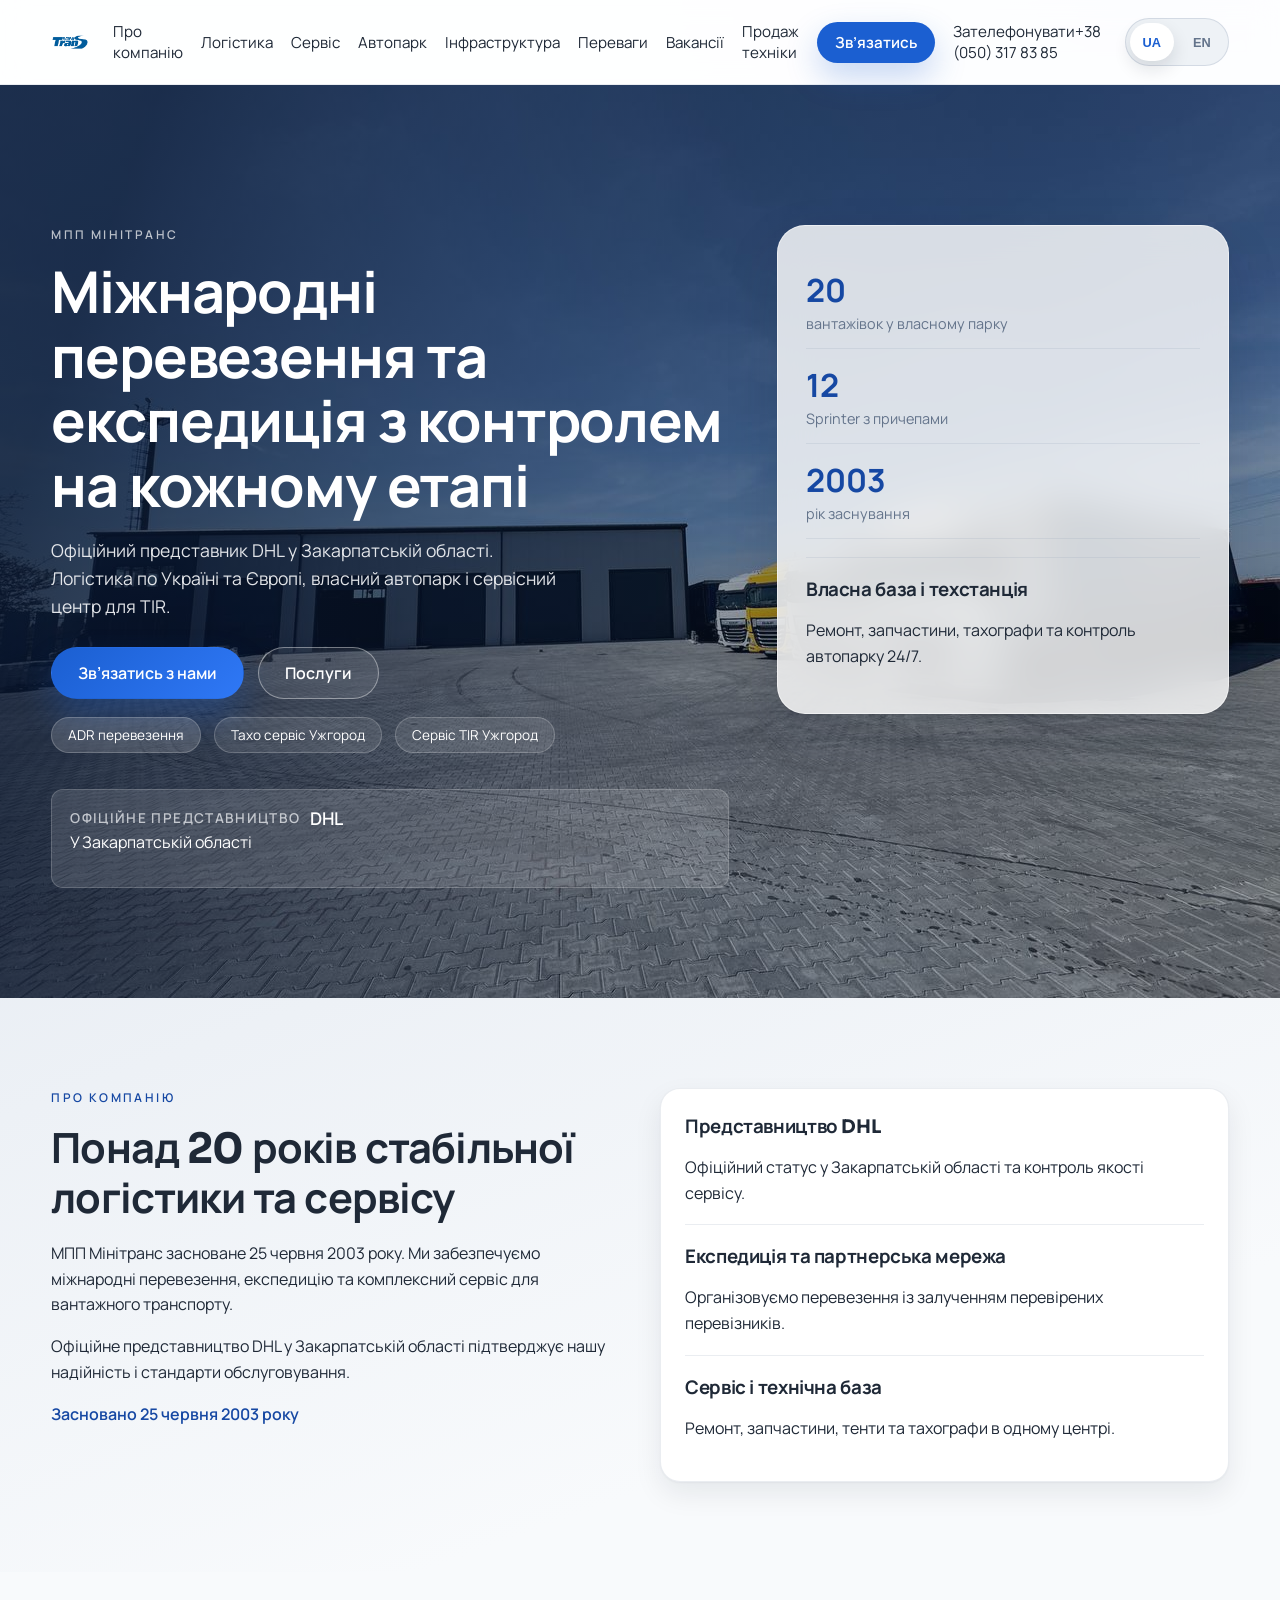
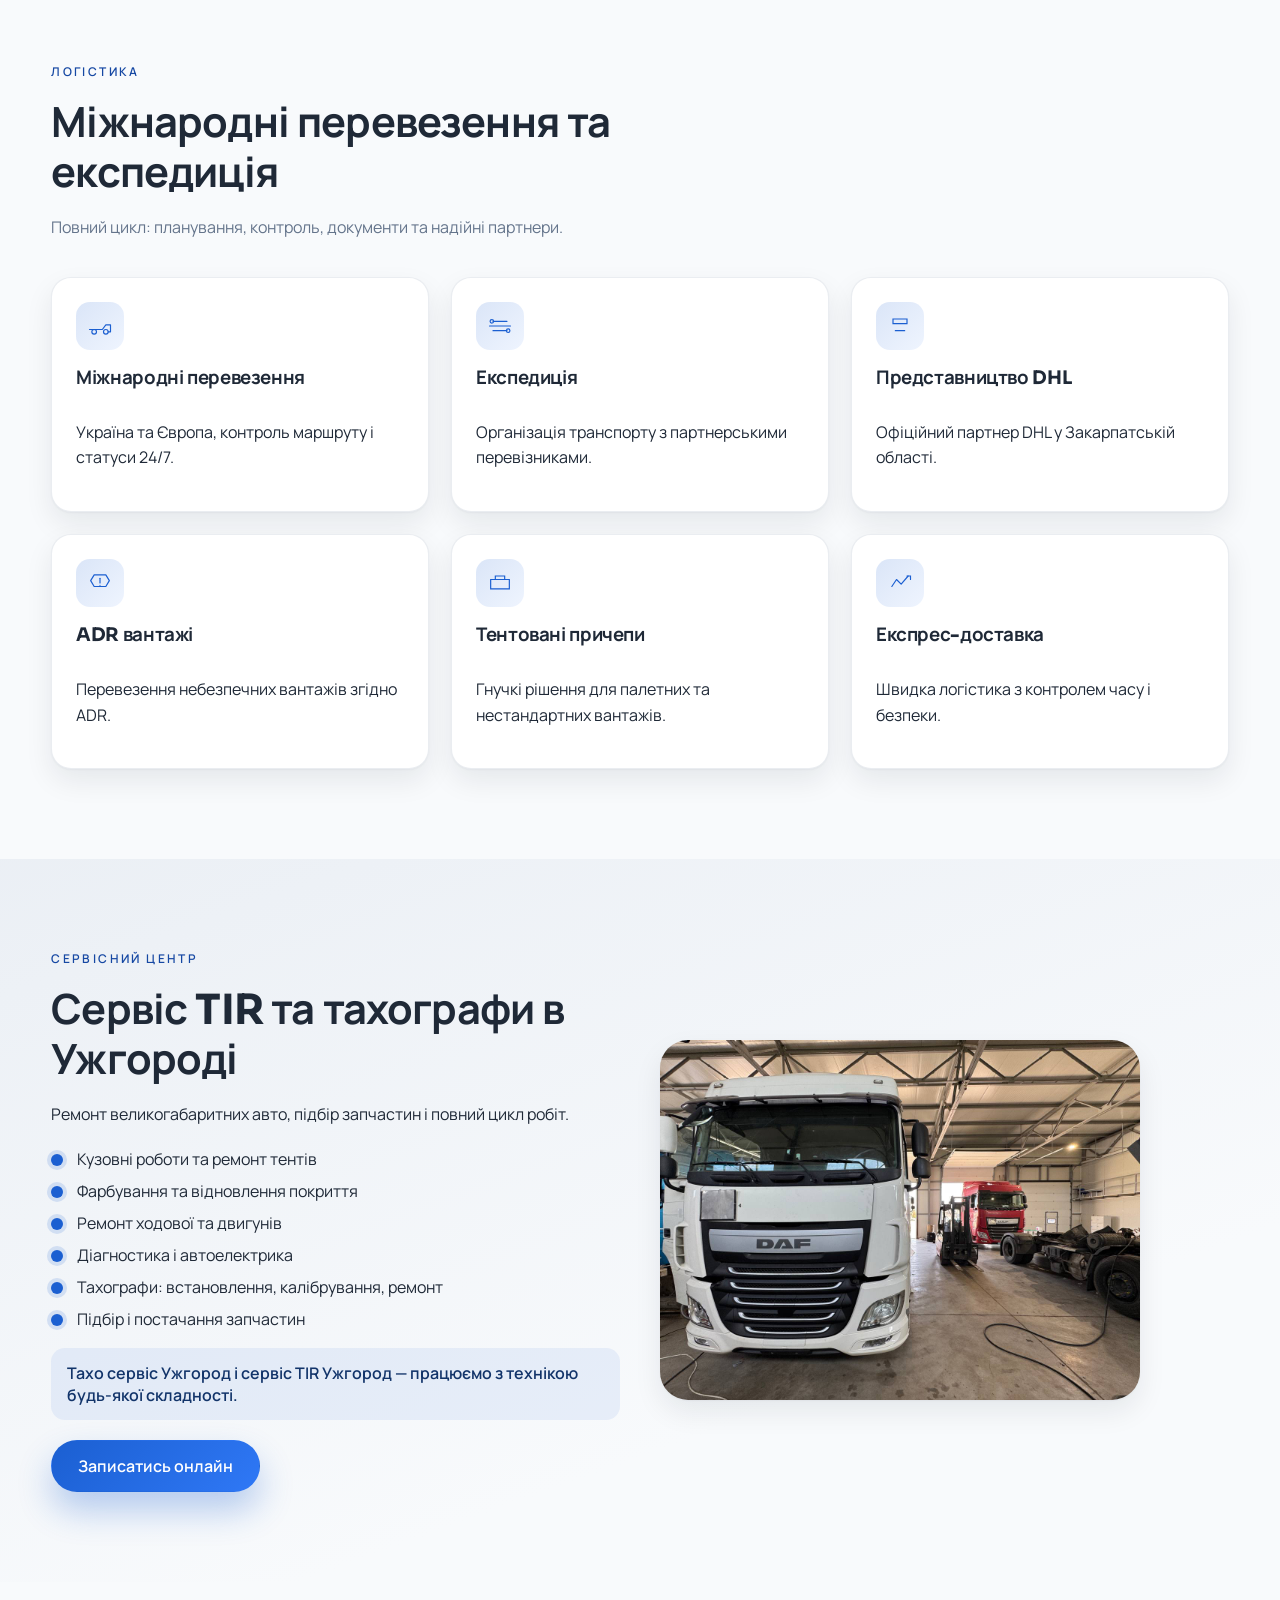
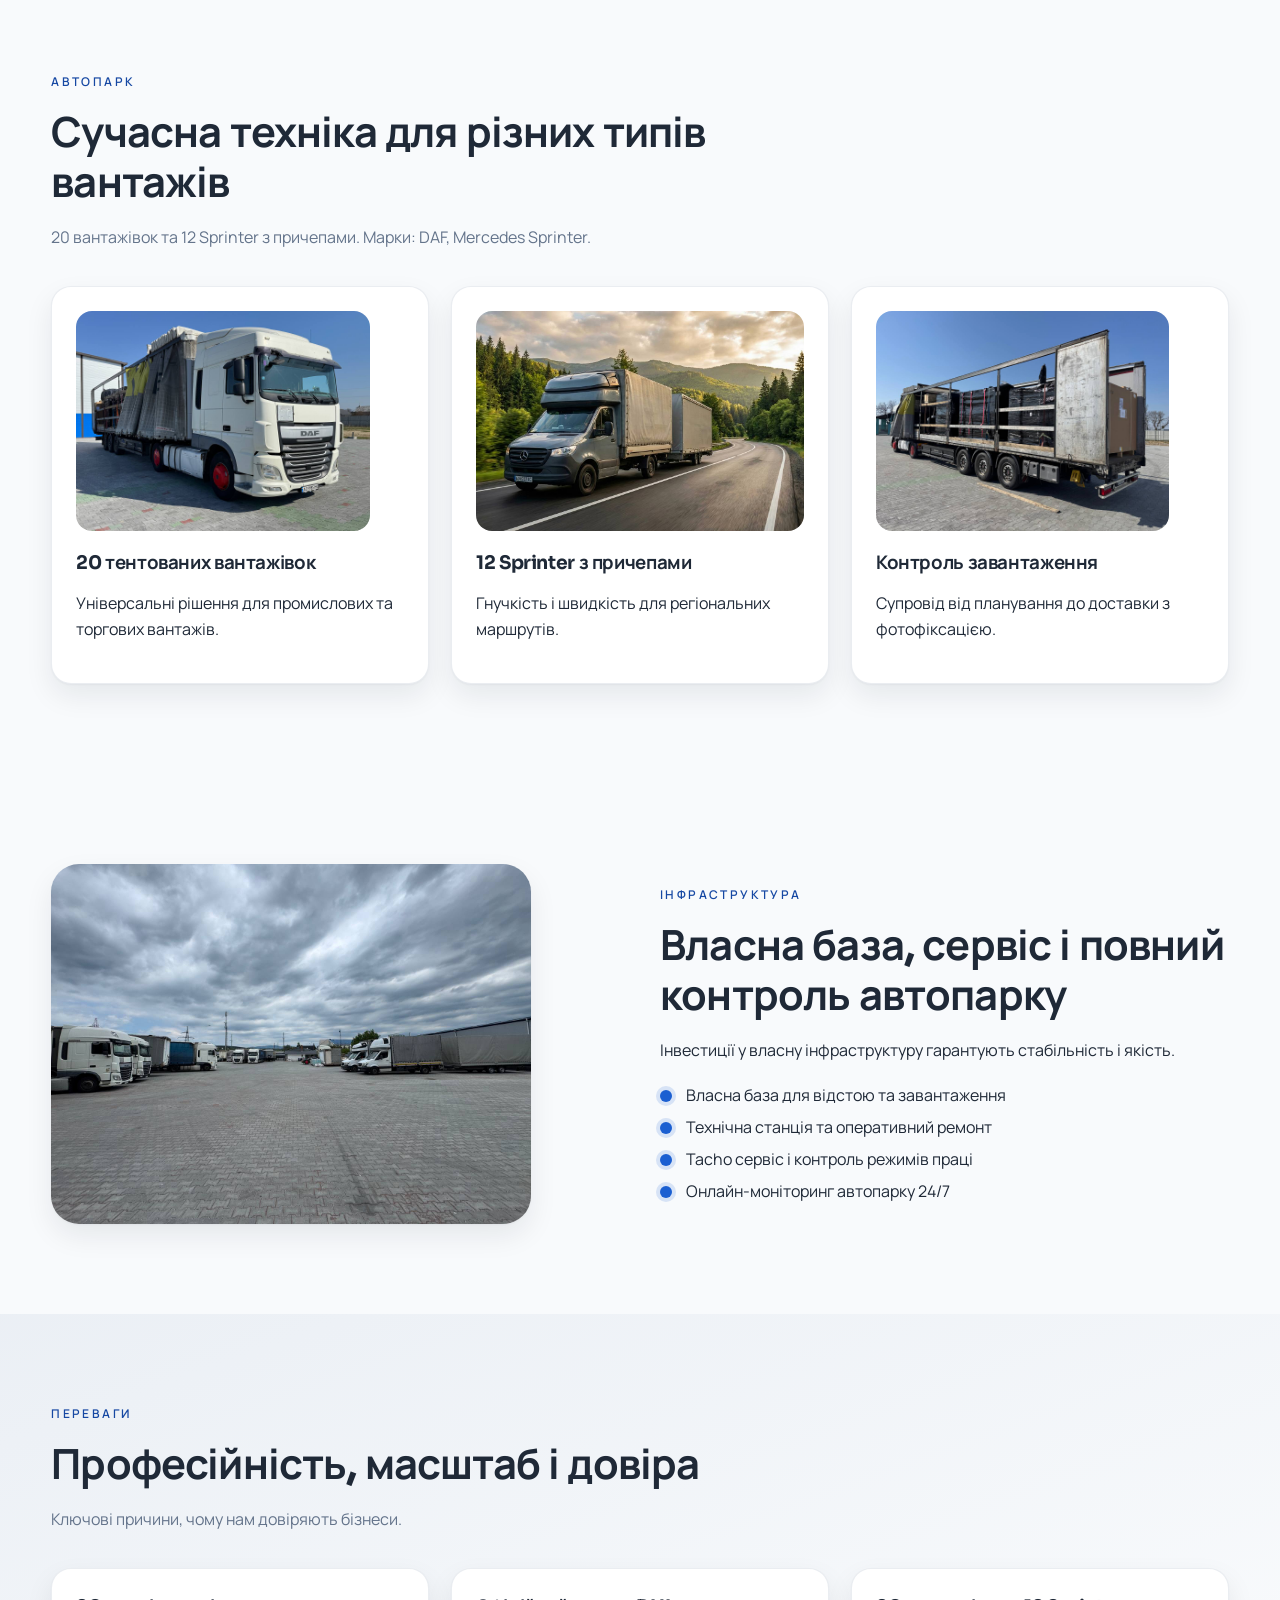
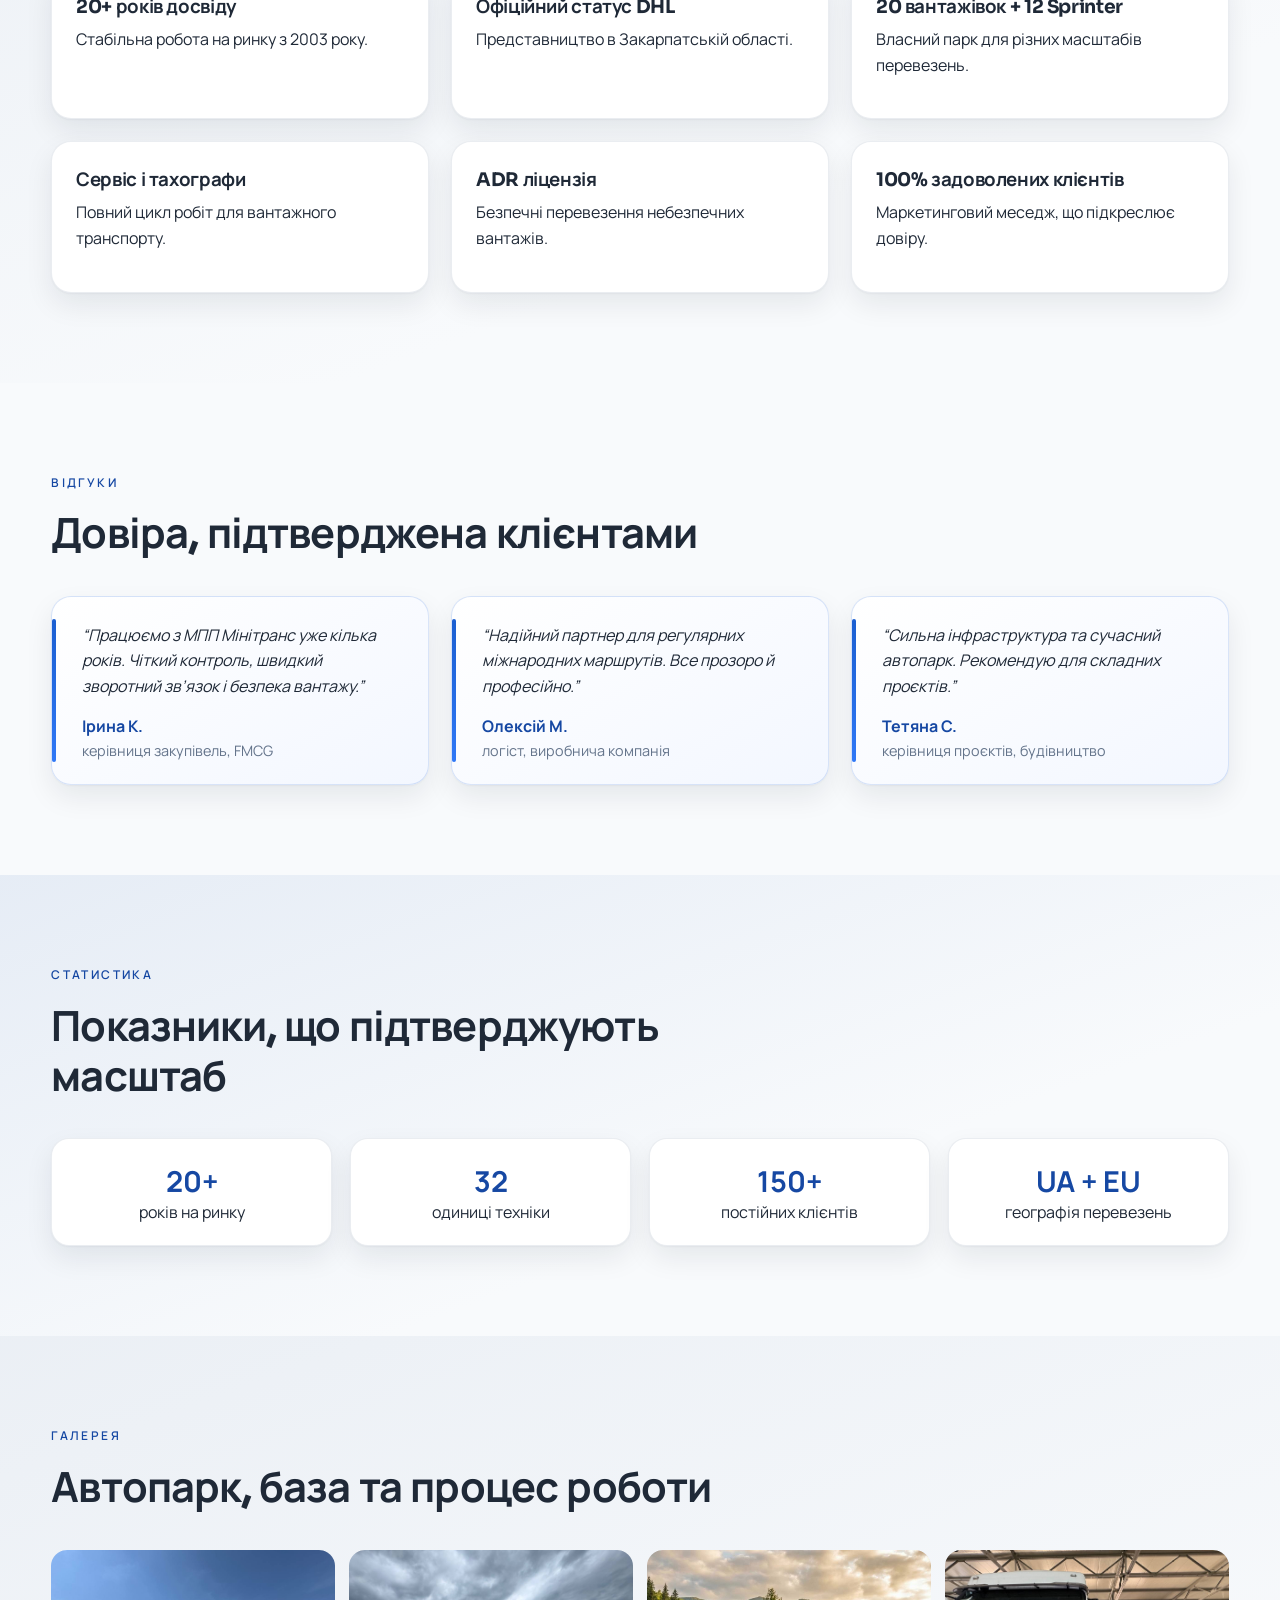
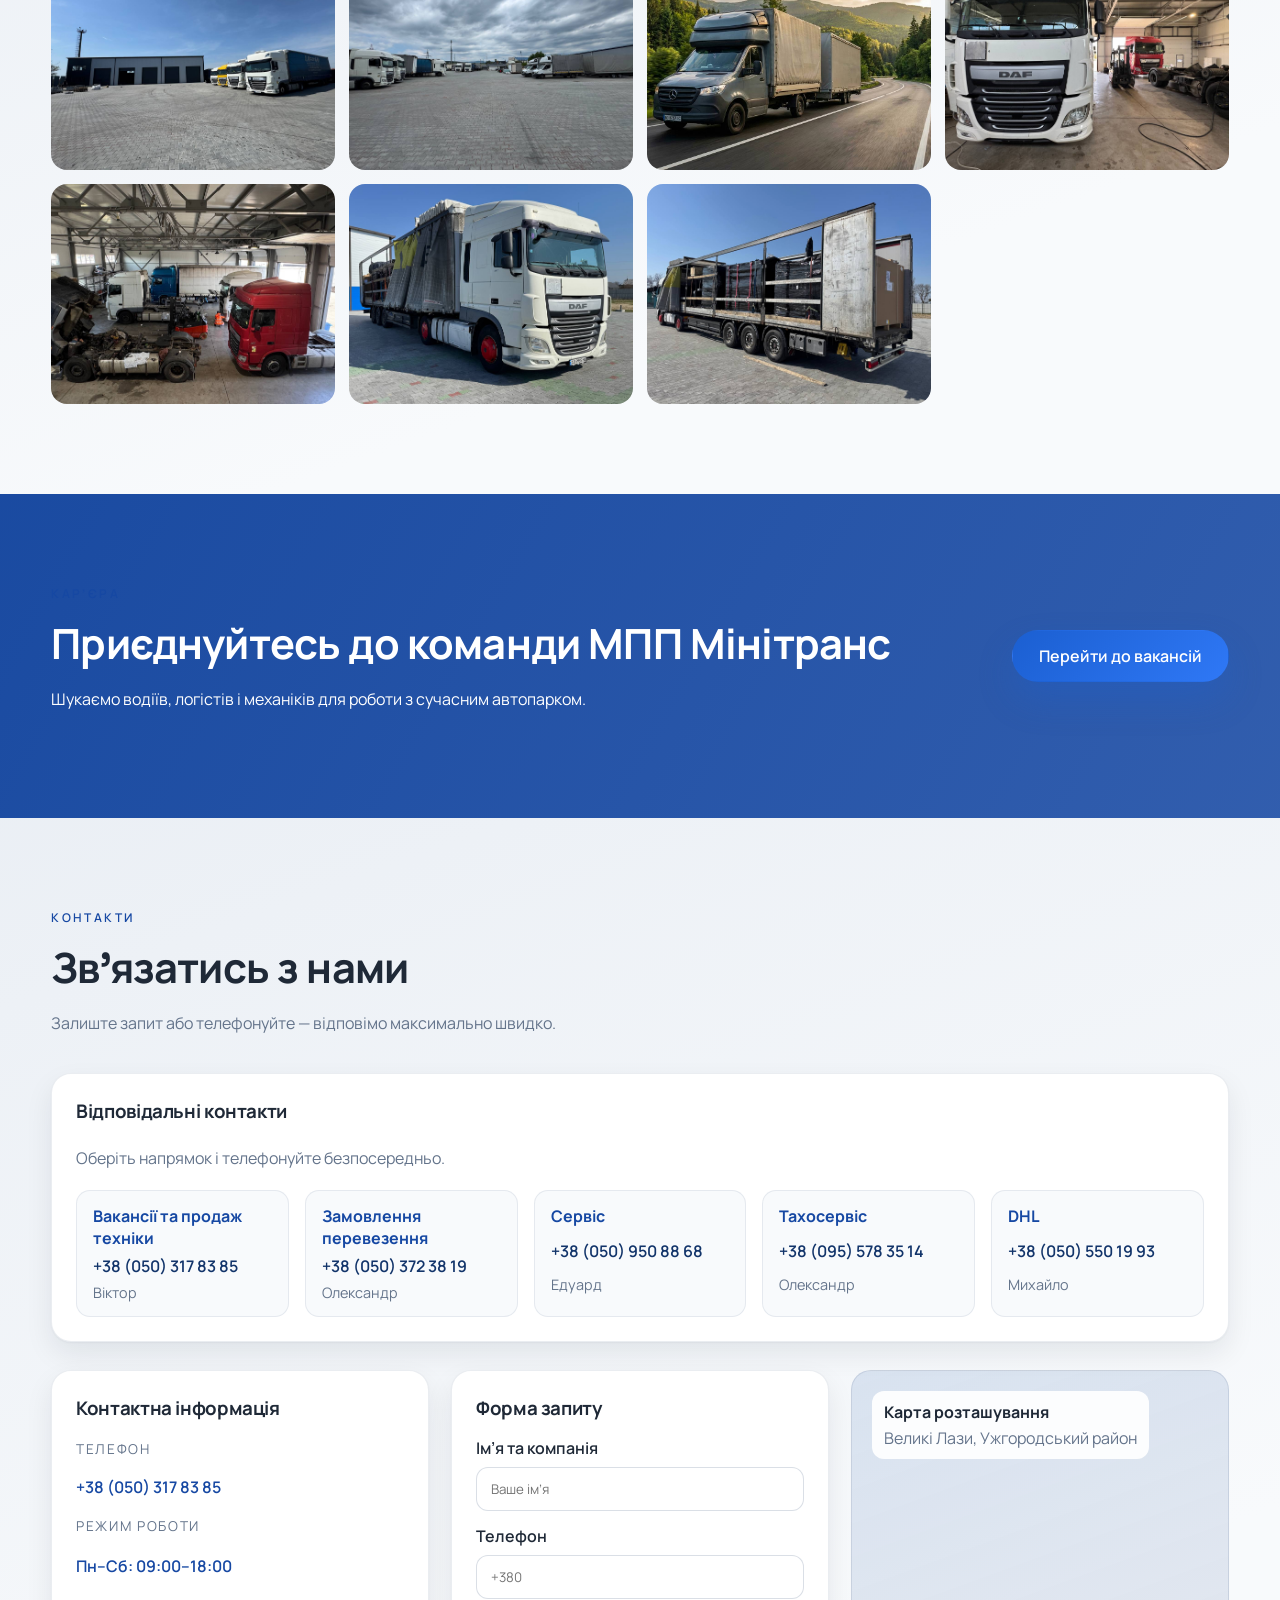
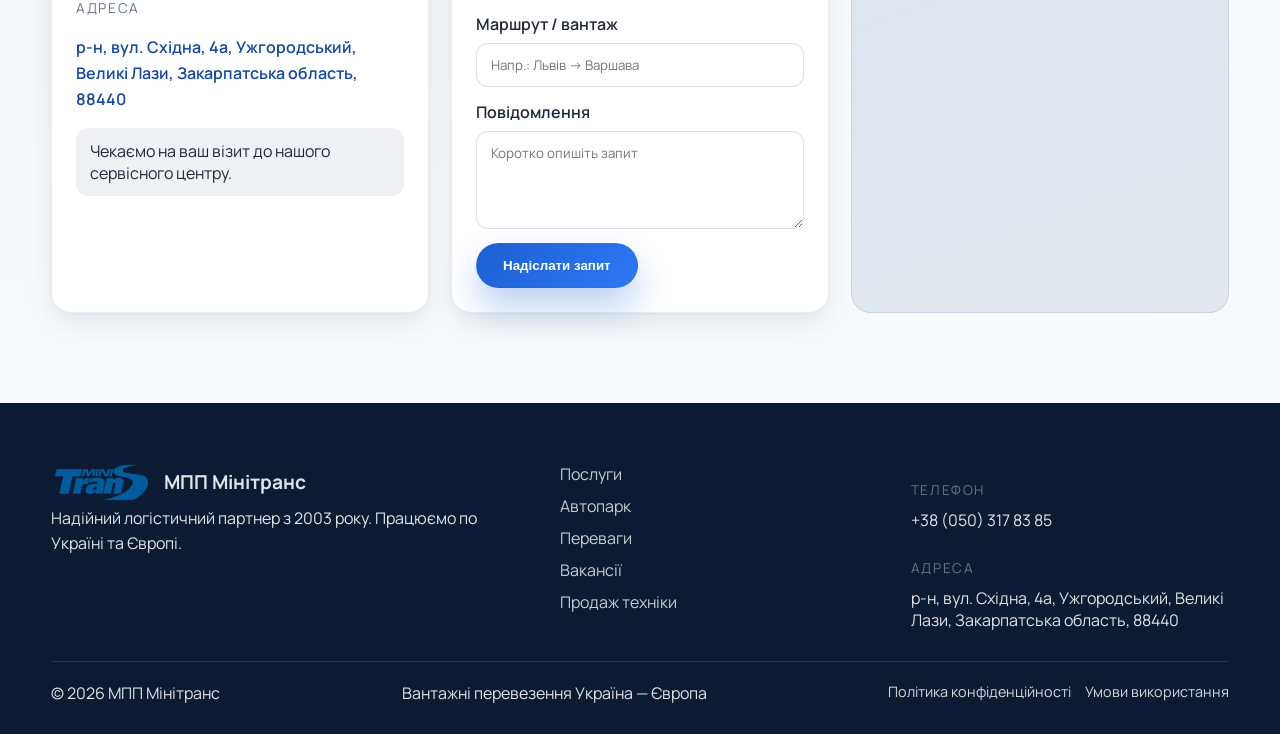
==== index.html @ ec34596e "Modern fullscreen mobile menu, sales phone CTA, branded QR code - Mobile nav redesigned per 2026 pat" ====
<!doctype html>
<html lang="uk">
<head>
  <meta charset="utf-8" />
  <meta name="viewport" content="width=device-width, initial-scale=1" />
  <title>МПП Мінітранс — вантажні перевезення Ужгород | Україна — Європа</title>
  <meta name="description" content="МПП Мінітранс — вантажні перевезення Ужгород: міжнародні маршрути Україна — Європа, логістика та експедиція. Представництво DHL, сервіс TIR і тахографів, власний автопарк." />
  <meta name="keywords" content="мінітранс, minitrans, вантажні перевезення Ужгород, міжнародні перевезення Україна Європа, логістика Ужгород, доставка вантажів Європа, логістичні послуги" />
  <link rel="canonical" href="https://minitrans.uz.ua/" />
  <meta property="og:title" content="МПП Мінітранс — вантажні перевезення Ужгород | Україна — Європа" />
  <meta property="og:description" content="Міжнародні перевезення, логістика та експедиція. Представництво DHL, сервіс TIR і тахографів, власний автопарк в Ужгороді." />
  <meta property="og:type" content="website" />
  <meta property="og:url" content="https://minitrans.uz.ua/" />
  <link rel="icon" type="image/png" href="assets/images/favicon.png" />
  <link rel="icon" type="image/x-icon" href="assets/images/favicon.ico" />
  <link rel="apple-touch-icon" href="assets/images/apple-touch-icon.png" />
  <script defer src="/_vercel/insights/script.js"></script>
  <link rel="preconnect" href="https://fonts.googleapis.com" />
  <link rel="preconnect" href="https://fonts.gstatic.com" crossorigin />
  <link href="https://fonts.googleapis.com/css2?family=Manrope:wght@300;400;500;600;700&family=Sora:wght@500;600;700&display=swap" rel="stylesheet" />
  <link rel="stylesheet" href="styles.css" />
  <script type="application/ld+json">
    {
      "@context": "https://schema.org",
      "@type": "TransportationService",
      "name": "МПП Мінітранс",
      "alternateName": "MINITRANS",
      "identifier": "32532671",
      "areaServed": ["Україна", "Європа"],
      "serviceType": [
        "Міжнародні вантажні перевезення",
        "Логістика",
        "Експедиція",
        "Сервіс вантажного транспорту"
      ],
      "address": {
        "@type": "PostalAddress",
        "addressLocality": "Ужгород",
        "addressCountry": "UA"
      }
    }
  </script>
</head>
<body>
  <a class="skip-link" href="#main" data-i18n="skip.link">Перейти до контенту</a>
  <header class="site-header">
    <div class="container header-inner">
      <a class="logo" href="index.html">
        <img class="logo-image" src="assets/images/logo.png" alt="МПП Мінітранс" />
      </a>
      <nav class="site-nav" id="site-nav" aria-label="Навігація">
        <div class="nav-panel">
          <div class="nav-header">
            <span class="nav-title" data-i18n="nav.title">Меню</span>
            <button class="nav-close" type="button" aria-label="Закрити меню" data-i18n-aria="nav.close">
              <span></span>
              <span></span>
            </button>
          </div>
          <div class="nav-links">
            <a href="#about" data-i18n="nav.about">Про компанію</a>
            <a href="#services" data-i18n="nav.services">Логістика</a>
            <a href="#service-center" data-i18n="nav.serviceCenter">Сервіс</a>
            <a href="#fleet" data-i18n="nav.fleet">Автопарк</a>
            <a href="#infrastructure" data-i18n="nav.infrastructure">Інфраструктура</a>
            <a href="#advantages" data-i18n="nav.advantages">Переваги</a>
            <a href="vacancies.html" data-i18n="nav.vacancies">Вакансії</a>
            <a href="sales.html" data-i18n="nav.sales">Продаж техніки</a>
            <a class="nav-cta" href="#contacts" data-i18n="nav.contactCta">Зв’язатись</a>
          </div>
        </div>
      </nav>
      <div class="header-actions">
        <div class="lang-toggle" role="group" aria-label="Мова" data-i18n-aria="lang.aria">
          <button class="lang-btn is-active" type="button" data-lang="uk">UA</button>
          <button class="lang-btn" type="button" data-lang="en">EN</button>
        </div>
        <button class="nav-toggle" type="button" aria-controls="site-nav" aria-expanded="false" aria-label="Відкрити меню" data-i18n-aria="nav.toggle">
          <span></span>
          <span></span>
          <span></span>
        </button>
      </div>
    </div>
  </header>
  <div class="nav-backdrop" aria-hidden="true"></div>

  <main id="main">
    <section class="hero">
      <div class="hero-media">
        <img src="assets/images/yard-daf-line.jpg" alt="Автопарк МПП Мінітранс на базі в Ужгороді" loading="eager" data-i18n-alt="hero.alt" />
      </div>
      <div class="container hero-grid">
        <div class="hero-content" data-reveal>
          <p class="eyebrow" data-i18n="hero.eyebrow">МПП Мінітранс</p>
          <h1 data-i18n="hero.title">Вантажні перевезення Ужгород — міжнародні маршрути Україна — Європа</h1>
          <p class="lead" data-i18n="hero.lead">Офіційний представник DHL у Закарпатській області. Логістика по Україні та Європі, власний автопарк і сервісний центр для TIR.</p>
          <div class="hero-actions">
            <a class="btn btn-primary" href="#contacts" data-i18n="hero.cta">Зв’язатись з нами</a>
            <a class="btn btn-ghost" href="#services" data-i18n="hero.secondary">Послуги</a>
          </div>
          <div class="hero-badges">
            <span class="pill" data-i18n="hero.badge1">ADR перевезення</span>
            <span class="pill pill-light" data-i18n="hero.badge2">Тахо сервіс Ужгород</span>
            <span class="pill pill-light" data-i18n="hero.badge3">Сервіс TIR Ужгород</span>
          </div>
          <div class="hero-highlight">
            <div class="highlight-main">
              <span class="highlight-label" data-i18n="hero.highlight.label">Офіційне представництво</span>
              <span class="highlight-value">DHL</span>
            </div>
            <p data-i18n="hero.highlight.text">У Закарпатській області</p>
          </div>
        </div>
        <div class="hero-panel" data-reveal>
          <div class="stat-card">
            <span class="stat-value">20</span>
            <span class="stat-label" data-i18n="hero.stat1label">вантажівок у власному парку</span>
          </div>
          <div class="stat-card">
            <span class="stat-value">12</span>
            <span class="stat-label" data-i18n="hero.stat2label">Sprinter з причепами</span>
          </div>
          <div class="stat-card">
            <span class="stat-value">2003</span>
            <span class="stat-label" data-i18n="hero.stat3label">рік заснування</span>
          </div>
          <div class="hero-mini">
            <h3 data-i18n="hero.miniTitle">Власна база і техстанція</h3>
            <p data-i18n="hero.miniText">Ремонт, запчастини, тахографи та контроль автопарку 24/7.</p>
          </div>
        </div>
      </div>
    </section>

    <section id="about" class="section section-soft">
      <div class="container two-col">
        <div data-reveal>
          <p class="eyebrow" data-i18n="about.eyebrow">Про компанію</p>
          <h2 data-i18n="about.title">Понад 20 років стабільної логістики та сервісу</h2>
          <p data-i18n="about.p1">МПП Мінітранс засноване 25 червня 2003 року. Ми забезпечуємо міжнародні перевезення, експедицію та комплексний сервіс для вантажного транспорту.</p>
          <p data-i18n="about.p2">Офіційне представництво DHL у Закарпатській області підтверджує нашу надійність і стандарти обслуговування.</p>
          <div class="signature" data-i18n="about.signature">Засновано 25 червня 2003 року</div>
        </div>
        <div class="card stack" data-reveal>
          <div class="keypoint">
            <h3 data-i18n="about.k1title">Представництво DHL</h3>
            <p data-i18n="about.k1text">Офіційний статус у Закарпатській області та контроль якості сервісу.</p>
          </div>
          <div class="keypoint">
            <h3 data-i18n="about.k2title">Експедиція та партнерська мережа</h3>
            <p data-i18n="about.k2text">Організовуємо перевезення із залученням перевірених перевізників.</p>
          </div>
          <div class="keypoint">
            <h3 data-i18n="about.k3title">Сервіс і технічна база</h3>
            <p data-i18n="about.k3text">Ремонт, запчастини, тенти та тахографи в одному центрі.</p>
          </div>
        </div>
      </div>
    </section>

    <section id="services" class="section">
      <div class="container">
        <div class="section-head">
          <p class="eyebrow" data-i18n="services.eyebrow">Логістика</p>
          <h2 data-i18n="services.title">Міжнародні перевезення та експедиція</h2>
          <p class="section-lead" data-i18n="services.lead">Повний цикл: планування, контроль, документи та надійні партнери.</p>
        </div>
        <div class="grid grid-3">
          <article class="card service-card" data-reveal>
            <div class="icon">
              <svg viewBox="0 0 48 48" aria-hidden="true">
                <path d="M6 30h22l6-8h8v12h-4" fill="none" stroke="currentColor" stroke-width="2" stroke-linecap="round" stroke-linejoin="round" />
                <circle cx="14" cy="34" r="4" fill="none" stroke="currentColor" stroke-width="2" />
                <circle cx="34" cy="34" r="4" fill="none" stroke="currentColor" stroke-width="2" />
              </svg>
            </div>
            <h3 data-i18n="service.intl.title">Міжнародні перевезення</h3>
            <p data-i18n="service.intl.text">Україна та Європа, контроль маршруту і статуси 24/7.</p>
          </article>
          <article class="card service-card" data-reveal>
            <div class="icon">
              <svg viewBox="0 0 48 48" aria-hidden="true">
                <path d="M12 16h24M6 24h36M12 32h24" fill="none" stroke="currentColor" stroke-width="2" stroke-linecap="round" />
                <circle cx="10" cy="16" r="3" fill="none" stroke="currentColor" stroke-width="2" />
                <circle cx="38" cy="32" r="3" fill="none" stroke="currentColor" stroke-width="2" />
              </svg>
            </div>
            <h3 data-i18n="service.forwarding.title">Експедиція</h3>
            <p data-i18n="service.forwarding.text">Організація транспорту з партнерськими перевізниками.</p>
          </article>
          <article class="card service-card" data-reveal>
            <div class="icon">
              <svg viewBox="0 0 48 48" aria-hidden="true">
                <path d="M12 12h24v8H12z" fill="none" stroke="currentColor" stroke-width="2" />
                <path d="M16 32h16" fill="none" stroke="currentColor" stroke-width="2" stroke-linecap="round" />
              </svg>
            </div>
            <h3 data-i18n="service.dhl.title">Представництво DHL</h3>
            <p data-i18n="service.dhl.text">Офіційний партнер DHL у Закарпатській області.</p>
          </article>
          <article class="card service-card" data-reveal>
            <div class="icon">
              <svg viewBox="0 0 48 48" aria-hidden="true">
                <path d="M14 10h20l6 10-6 10H14L8 20z" fill="none" stroke="currentColor" stroke-width="2" stroke-linejoin="round" />
                <path d="M24 16v8" fill="none" stroke="currentColor" stroke-width="2" stroke-linecap="round" />
                <circle cx="24" cy="28" r="1" fill="currentColor" />
              </svg>
            </div>
            <h3 data-i18n="service.adr.title">ADR вантажі</h3>
            <p data-i18n="service.adr.text">Перевезення небезпечних вантажів згідно ADR.</p>
          </article>
          <article class="card service-card" data-reveal>
            <div class="icon">
              <svg viewBox="0 0 48 48" aria-hidden="true">
                <path d="M8 18h32v16H8z" fill="none" stroke="currentColor" stroke-width="2" />
                <path d="M16 18v-6h16v6" fill="none" stroke="currentColor" stroke-width="2" />
              </svg>
            </div>
            <h3 data-i18n="service.tarp.title">Тентовані причепи</h3>
            <p data-i18n="service.tarp.text">Гнучкі рішення для палетних та нестандартних вантажів.</p>
          </article>
          <article class="card service-card" data-reveal>
            <div class="icon">
              <svg viewBox="0 0 48 48" aria-hidden="true">
                <path d="M10 30l8-12 8 8 12-14" fill="none" stroke="currentColor" stroke-width="2" stroke-linecap="round" stroke-linejoin="round" />
                <path d="M36 12h6v6" fill="none" stroke="currentColor" stroke-width="2" stroke-linecap="round" />
              </svg>
            </div>
            <h3 data-i18n="service.express.title">Експрес-доставка</h3>
            <p data-i18n="service.express.text">Швидка логістика з контролем часу і безпеки.</p>
          </article>
        </div>
      </div>
    </section>

    <section id="service-center" class="section section-soft">
      <div class="container split">
        <div class="split-content" data-reveal>
          <p class="eyebrow" data-i18n="serviceCenter.eyebrow">Сервісний центр</p>
          <h2 data-i18n="serviceCenter.title">Сервіс TIR та тахографи в Ужгороді</h2>
          <p data-i18n="serviceCenter.lead">Ремонт великогабаритних авто, підбір запчастин і повний цикл робіт.</p>
          <ul class="checklist">
            <li data-i18n="serviceCenter.li1">Кузовні роботи та ремонт тентів</li>
            <li data-i18n="serviceCenter.li2">Фарбування та відновлення покриття</li>
            <li data-i18n="serviceCenter.li3">Ремонт ходової та двигунів</li>
            <li data-i18n="serviceCenter.li4">Діагностика і автоелектрика</li>
            <li data-i18n="serviceCenter.li5">Тахографи: встановлення, калібрування, ремонт</li>
            <li data-i18n="serviceCenter.li6">Підбір і постачання запчастин</li>
          </ul>
          <div class="service-note" data-i18n="serviceCenter.note">Тахо сервіс Ужгород і сервіс TIR Ужгород — працюємо з технікою будь-якої складності.</div>
          <div class="service-actions">
            <a class="btn btn-primary" href="booking.html" data-i18n="serviceCenter.bookTacho">Записатись онлайн</a>
          </div>
        </div>
        <div class="split-media" data-reveal>
          <img src="assets/images/garage-daf.jpg" alt="Сервісний центр вантажного транспорту в Ужгороді" loading="lazy" data-i18n-alt="serviceCenter.alt" />
        </div>
      </div>
      <div class="container tacho-widget" id="tacho-widget" hidden>
        <div class="slot-grid slot-grid--compact">
          <div class="tacho-widget-head">
            <h3 data-i18n="serviceWidget.title">Найближчі вільні години на тахосервіс</h3>
            <a class="tacho-widget-all" href="booking.html" data-i18n="serviceWidget.all">Усі дати та запис →</a>
          </div>
          <div id="tacho-widget-days"></div>
        </div>
      </div>
    </section>

    <section id="fleet" class="section">
      <div class="container">
        <div class="section-head">
          <p class="eyebrow" data-i18n="fleet.eyebrow">Автопарк</p>
          <h2 data-i18n="fleet.title">Сучасна техніка для різних типів вантажів</h2>
          <p class="section-lead" data-i18n="fleet.lead">20 вантажівок та 12 Sprinter з причепами. Марки: DAF, Mercedes Sprinter.</p>
        </div>
        <div class="grid grid-3">
          <article class="card card-media" data-reveal>
            <img src="assets/images/daf-tarp.jpg" alt="Тягач DAF для міжнародних вантажних перевезень" loading="lazy" data-i18n-alt="fleet.card1.alt" />
            <div class="card-body">
              <h3 data-i18n="fleet.card1.title">20 тентованих вантажівок</h3>
              <p data-i18n="fleet.card1.text">Універсальні рішення для промислових та торгових вантажів.</p>
            </div>
          </article>
          <article class="card card-media" data-reveal>
            <img src="assets/images/hero-sprinter.jpg" alt="Mercedes Sprinter для регіональної логістики" loading="lazy" data-i18n-alt="fleet.card2.alt" />
            <div class="card-body">
              <h3 data-i18n="fleet.card2.title">12 Sprinter з причепами</h3>
              <p data-i18n="fleet.card2.text">Гнучкість і швидкість для регіональних маршрутів.</p>
            </div>
          </article>
          <article class="card card-media" data-reveal>
            <img src="assets/images/trailer-load.jpg" alt="Контроль завантаження для безпечної доставки вантажів" loading="lazy" data-i18n-alt="fleet.card3.alt" />
            <div class="card-body">
              <h3 data-i18n="fleet.card3.title">Контроль завантаження</h3>
              <p data-i18n="fleet.card3.text">Супровід від планування до доставки з фотофіксацією.</p>
            </div>
          </article>
        </div>
      </div>
    </section>

    <section id="infrastructure" class="section">
      <div class="container split">
        <div class="split-media" data-reveal>
          <img src="assets/images/yard-wide.jpg" alt="Технічна база та стоянка вантажівок МПП Мінітранс" loading="lazy" data-i18n-alt="infra.alt" />
        </div>
        <div class="split-content" data-reveal>
          <p class="eyebrow" data-i18n="infra.eyebrow">Інфраструктура</p>
          <h2 data-i18n="infra.title">Власна база, сервіс і повний контроль автопарку</h2>
          <p data-i18n="infra.lead">Інвестиції у власну інфраструктуру гарантують стабільність і якість.</p>
          <ul class="checklist">
            <li data-i18n="infra.li1">Власна база для відстою та завантаження</li>
            <li data-i18n="infra.li2">Технічна станція та оперативний ремонт</li>
            <li data-i18n="infra.li3">Tacho сервіс і контроль режимів праці</li>
            <li data-i18n="infra.li4">Онлайн-моніторинг автопарку 24/7</li>
          </ul>
        </div>
      </div>
    </section>

    <section id="advantages" class="section section-soft">
      <div class="container">
        <div class="section-head">
          <p class="eyebrow" data-i18n="adv.eyebrow">Переваги</p>
          <h2 data-i18n="adv.title">Професійність, масштаб і довіра</h2>
          <p class="section-lead" data-i18n="adv.lead">Ключові причини, чому нам довіряють бізнеси.</p>
        </div>
        <div class="grid grid-3">
          <div class="card advantage-card" data-reveal>
            <h3 data-i18n="adv.item1.title">20+ років досвіду</h3>
            <p data-i18n="adv.item1.text">Стабільна робота на ринку з 2003 року.</p>
          </div>
          <div class="card advantage-card" data-reveal>
            <h3 data-i18n="adv.item2.title">Офіційний статус DHL</h3>
            <p data-i18n="adv.item2.text">Представництво в Закарпатській області.</p>
          </div>
          <div class="card advantage-card" data-reveal>
            <h3 data-i18n="adv.item3.title">20 вантажівок + 12 Sprinter</h3>
            <p data-i18n="adv.item3.text">Власний парк для різних масштабів перевезень.</p>
          </div>
          <div class="card advantage-card" data-reveal>
            <h3 data-i18n="adv.item4.title">Сервіс і тахографи</h3>
            <p data-i18n="adv.item4.text">Повний цикл робіт для вантажного транспорту.</p>
          </div>
          <div class="card advantage-card" data-reveal>
            <h3 data-i18n="adv.item5.title">ADR ліцензія</h3>
            <p data-i18n="adv.item5.text">Безпечні перевезення небезпечних вантажів.</p>
          </div>
          <div class="card advantage-card" data-reveal>
            <h3 data-i18n="adv.item6.title">100% задоволених клієнтів</h3>
            <p data-i18n="adv.item6.text">Маркетинговий меседж, що підкреслює довіру.</p>
          </div>
        </div>
      </div>
    </section>

    <section id="testimonials" class="section">
      <div class="container">
        <div class="section-head">
          <p class="eyebrow" data-i18n="testimonials.eyebrow">Відгуки</p>
          <h2 data-i18n="testimonials.title">Довіра, підтверджена клієнтами</h2>
        </div>
        <div class="grid grid-3">
          <article class="card testimonial-card" data-reveal>
            <p class="quote" data-i18n="testimonials.q1">“Працюємо з МПП Мінітранс уже кілька років. Чіткий контроль, швидкий зворотний зв’язок і безпека вантажу.”</p>
            <div class="quote-meta">
              <span class="quote-name" data-i18n="testimonials.q1name">Ірина К.</span>
              <span class="quote-role" data-i18n="testimonials.q1role">керівниця закупівель, FMCG</span>
            </div>
          </article>
          <article class="card testimonial-card" data-reveal>
            <p class="quote" data-i18n="testimonials.q2">“Надійний партнер для регулярних міжнародних маршрутів. Все прозоро й професійно.”</p>
            <div class="quote-meta">
              <span class="quote-name" data-i18n="testimonials.q2name">Олексій М.</span>
              <span class="quote-role" data-i18n="testimonials.q2role">логіст, виробнича компанія</span>
            </div>
          </article>
          <article class="card testimonial-card" data-reveal>
            <p class="quote" data-i18n="testimonials.q3">“Сильна інфраструктура та сучасний автопарк. Рекомендую для складних проєктів.”</p>
            <div class="quote-meta">
              <span class="quote-name" data-i18n="testimonials.q3name">Тетяна С.</span>
              <span class="quote-role" data-i18n="testimonials.q3role">керівниця проєктів, будівництво</span>
            </div>
          </article>
        </div>
      </div>
    </section>

    <section class="section stats">
      <div class="container">
        <div class="section-head">
          <p class="eyebrow" data-i18n="stats.eyebrow">Статистика</p>
          <h2 data-i18n="stats.title">Показники, що підтверджують масштаб</h2>
        </div>
        <div class="stats-grid">
          <div class="stat-block" data-reveal>
            <span class="stat-number">20+</span>
            <span class="stat-text" data-i18n="stats.item1">років на ринку</span>
          </div>
          <div class="stat-block" data-reveal>
            <span class="stat-number">32</span>
            <span class="stat-text" data-i18n="stats.item2">одиниці техніки</span>
          </div>
          <div class="stat-block" data-reveal>
            <span class="stat-number">150+</span>
            <span class="stat-text" data-i18n="stats.item3">постійних клієнтів</span>
          </div>
          <div class="stat-block" data-reveal>
            <span class="stat-number">UA + EU</span>
            <span class="stat-text" data-i18n="stats.item4">географія перевезень</span>
          </div>
        </div>
      </div>
    </section>

    <section id="gallery" class="section section-soft">
      <div class="container">
        <div class="section-head">
          <p class="eyebrow" data-i18n="gallery.eyebrow">Галерея</p>
          <h2 data-i18n="gallery.title">Автопарк, база та процес роботи</h2>
        </div>
        <div class="gallery-grid">
          <img src="assets/images/yard-daf-line.jpg" alt="Автопарк для міжнародних перевезень Україна — Європа" loading="lazy" data-i18n-alt="gallery.alt1" />
          <img src="assets/images/yard-wide.jpg" alt="Стоянка вантажних авто на базі в Ужгороді" loading="lazy" data-i18n-alt="gallery.alt2" />
          <img src="assets/images/hero-sprinter.jpg" alt="Mercedes Sprinter на маршруті доставки" loading="lazy" data-i18n-alt="gallery.alt3" />
          <img src="assets/images/garage-daf.jpg" alt="DAF на сервісній базі Мінітранс" loading="lazy" data-i18n-alt="gallery.alt4" />
          <img src="assets/images/garage-wide.jpg" alt="Сервісна зона для ремонту вантажівок" loading="lazy" data-i18n-alt="gallery.alt5" />
          <img src="assets/images/daf-tarp.jpg" alt="DAF з тентованим причепом для логістики" loading="lazy" data-i18n-alt="gallery.alt6" />
          <img src="assets/images/trailer-load.jpg" alt="Завантаження напівпричепа перед доставкою" loading="lazy" data-i18n-alt="gallery.alt7" />
        </div>
      </div>
    </section>

    <section class="section callout">
      <div class="container callout-inner" data-reveal>
        <div>
          <p class="eyebrow" data-i18n="careers.eyebrow">Кар’єра</p>
          <h2 data-i18n="careers.title">Приєднуйтесь до команди МПП Мінітранс</h2>
          <p data-i18n="careers.text">Шукаємо водіїв, логістів і механіків для роботи з сучасним автопарком.</p>
        </div>
        <a class="btn btn-primary" href="vacancies.html" data-i18n="careers.cta">Перейти до вакансій</a>
      </div>
    </section>

    <section id="contacts" class="section section-soft">
      <div class="container">
        <div class="section-head">
          <p class="eyebrow" data-i18n="contacts.eyebrow">Контакти</p>
          <h2 data-i18n="contacts.title">Зв’язатись з нами</h2>
          <p class="section-lead" data-i18n="contacts.lead">Залиште запит або телефонуйте — відповімо максимально швидко.</p>
        </div>
        <div class="card contact-roles" data-reveal>
          <div class="contact-roles-head">
            <h3 data-i18n="contacts.rolesTitle">Відповідальні контакти</h3>
            <p class="contact-roles-lead" data-i18n="contacts.rolesLead">Оберіть напрямок і телефонуйте безпосередньо.</p>
          </div>
          <div class="contact-roles-grid">
            <div class="contact-role">
              <span class="role-title" data-i18n="contacts.role.vacancies">Вакансії та продаж техніки</span>
              <a class="role-phone" href="tel:+380503178385">+38 (050) 317 83 85</a>
              <span class="role-name" data-i18n="contacts.name.viktor">Віктор</span>
            </div>
            <div class="contact-role">
              <span class="role-title" data-i18n="contacts.role.transport">Замовлення перевезення</span>
              <a class="role-phone" href="tel:+380503723819">+38 (050) 372 38 19</a>
              <span class="role-name" data-i18n="contacts.name.oleksandr">Олександр</span>
            </div>
            <div class="contact-role">
              <span class="role-title" data-i18n="contacts.role.service">Сервіс</span>
              <a class="role-phone" href="tel:+380509508868">+38 (050) 950 88 68</a>
              <span class="role-name" data-i18n="contacts.name.eduard">Едуард</span>
            </div>
            <div class="contact-role">
              <span class="role-title" data-i18n="contacts.role.tacho">Тахосервіс</span>
              <a class="role-phone" href="tel:+380955783514">+38 (095) 578 35 14</a>
              <span class="role-name" data-i18n="contacts.name.oleksandr">Олександр</span>
            </div>
            <div class="contact-role">
              <span class="role-title" data-i18n="contacts.role.dhl">DHL</span>
              <a class="role-phone" href="tel:+380505501993">+38 (050) 550 19 93</a>
              <span class="role-name" data-i18n="contacts.name.mykhailo">Михайло</span>
            </div>
          </div>
        </div>
        <div class="contact-grid">
          <div class="card contact-card" data-reveal>
            <h3 data-i18n="contacts.infoTitle">Контактна інформація</h3>
            <p class="contact-label" data-i18n="contacts.phoneLabel">Телефон</p>
            <a class="contact-value" href="tel:+380503178385">+38 (050) 317 83 85</a>
            <p class="contact-label" data-i18n="contacts.hoursLabel">Режим роботи</p>
            <p class="contact-value" data-i18n="contacts.hoursValue">Пн–Сб: 09:00–18:00</p>
            <p class="contact-label" data-i18n="contacts.addressLabel">Адреса</p>
            <p class="contact-value" data-i18n="contacts.addressValue">р-н, вул. Східна, 4а, Ужгородський, Великі Лази, Закарпатська область, 88440</p>
            <div class="contact-note" data-i18n="contacts.addressNote">Чекаємо на ваш візит до нашого сервісного центру.</div>
          </div>
          <form class="card form-card" data-reveal>
            <h3 data-i18n="contacts.formTitle">Форма запиту</h3>
            <label>
              <span data-i18n="contacts.nameLabel">Ім’я та компанія</span>
              <input type="text" name="name" placeholder="Ваше ім’я" required data-i18n-placeholder="contacts.namePlaceholder" />
            </label>
            <label>
              <span data-i18n="contacts.phoneLabel2">Телефон</span>
              <input type="tel" name="phone" placeholder="+380" required data-i18n-placeholder="contacts.phonePlaceholder" />
            </label>
            <label>
              <span data-i18n="contacts.routeLabel">Маршрут / вантаж</span>
              <input type="text" name="route" placeholder="Напр.: Львів → Варшава" data-i18n-placeholder="contacts.routePlaceholder" />
            </label>
            <label>
              <span data-i18n="contacts.messageLabel">Повідомлення</span>
              <textarea name="message" rows="4" placeholder="Коротко опишіть запит" data-i18n-placeholder="contacts.messagePlaceholder"></textarea>
            </label>
            <button class="btn btn-primary" type="submit" data-i18n="contacts.submit">Надіслати запит</button>
          </form>
          <div class="map-card" data-reveal>
            <iframe
              class="map-embed"
              title="Карта МПП Мінітранс"
              loading="lazy"
              referrerpolicy="no-referrer-when-downgrade"
              src="https://www.google.com/maps?q=%D0%9C%D0%9F%D0%9F%20%D0%9C%D1%96%D0%BD%D1%96%D1%82%D1%80%D0%B0%D0%BD%D1%81,%20%D0%B2%D1%83%D0%BB.%20%D0%A1%D1%85%D1%96%D0%B4%D0%BD%D0%B0%204%D0%B0,%20%D0%92%D0%B5%D0%BB%D0%B8%D0%BA%D1%96%20%D0%9B%D0%B0%D0%B7%D0%B8&output=embed">
            </iframe>
            <a
              class="map-link"
              href="https://www.google.com/maps/search/?api=1&query=%D0%9C%D0%9F%D0%9F%20%D0%9C%D1%96%D0%BD%D1%96%D1%82%D1%80%D0%B0%D0%BD%D1%81,%20%D0%B2%D1%83%D0%BB.%20%D0%A1%D1%85%D1%96%D0%B4%D0%BD%D0%B0%204%D0%B0,%20%D0%92%D0%B5%D0%BB%D0%B8%D0%BA%D1%96%20%D0%9B%D0%B0%D0%B7%D0%B8"
              target="_blank"
              rel="noopener noreferrer"
              aria-label="Відкрити МПП Мінітранс на Google Maps">
            </a>
            <div class="map-overlay">
              <span class="map-title" data-i18n="contacts.mapTitle">Карта розташування</span>
              <span class="map-subtitle" data-i18n="contacts.mapSubtitle">Великі Лази, Ужгородський район</span>
            </div>
          </div>
        </div>
      </div>
    </section>
  </main>

  <footer class="footer">
    <div class="container footer-inner">
      <div>
        <a class="logo" href="index.html">
          <img class="logo-image" src="assets/images/logo.png" alt="МПП Мінітранс" />
          <span class="logo-text" data-i18n="brand.name">МПП Мінітранс</span>
        </a>
        <p data-i18n="footer.desc">Надійний логістичний партнер з 2003 року. Працюємо по Україні та Європі.</p>
      </div>
      <div class="footer-links">
        <a href="#services" data-i18n="footer.services">Послуги</a>
        <a href="#fleet" data-i18n="footer.fleet">Автопарк</a>
        <a href="#advantages" data-i18n="footer.advantages">Переваги</a>
        <a href="vacancies.html" data-i18n="footer.vacancies">Вакансії</a>
        <a href="sales.html" data-i18n="footer.sales">Продаж техніки</a>
      </div>
      <div class="footer-contact">
        <span class="footer-label" data-i18n="footer.phoneLabel">Телефон</span>
        <a href="tel:+380503178385">+38 (050) 317 83 85</a>
        <span class="footer-label" data-i18n="footer.addressLabel">Адреса</span>
        <span data-i18n="footer.addressValue">р-н, вул. Східна, 4а, Ужгородський, Великі Лази, Закарпатська область, 88440</span>
      </div>
    </div>
    <div class="container footer-bottom">
      <span>© <span data-year></span> МПП Мінітранс</span>
      <span data-i18n="footer.bottomLine">Вантажні перевезення Україна — Європа</span>
      <div class="footer-legal">
        <a href="privacy.html" data-i18n="footer.privacy">Політика конфіденційності</a>
        <a href="terms.html" data-i18n="footer.terms">Умови використання</a>
      </div>
    </div>
  </footer>

  <script src="script.js"></script>
</body>
</html>
---- styles.css ----
:root {
  color-scheme: light;
  --blue-950: #0a1b33;
  --blue-900: #0c2447;
  --blue-800: #12346a;
  --blue-700: #1648a3;
  --blue-600: #1b5fd1;
  --blue-500: #2f78f6;
  --gray-50: #f8fafc;
  --gray-100: #eef2f6;
  --gray-200: #e2e8f0;
  --gray-300: #cbd5e1;
  --gray-500: #64748b;
  --gray-700: #1f2937;
  --white: #ffffff;
  --shadow-soft: 0 1px 2px rgba(15, 23, 42, 0.04), 0 22px 54px rgba(15, 23, 42, 0.14);
  --shadow-card: 0 1px 2px rgba(15, 23, 42, 0.04), 0 12px 28px rgba(15, 23, 42, 0.08);
  --shadow-hover: 0 2px 6px rgba(15, 23, 42, 0.05), 0 22px 48px rgba(27, 95, 209, 0.18);
  --radius-lg: 28px;
  --radius-md: 20px;
  --radius-sm: 12px;
  --ease-out: cubic-bezier(0.22, 1, 0.36, 1);
}

* {
  box-sizing: border-box;
}

html {
  scroll-behavior: smooth;
  -webkit-text-size-adjust: 100%;
  text-size-adjust: 100%;
}

body {
  margin: 0;
  font-family: "Manrope", "Segoe UI", sans-serif;
  color: var(--gray-700);
  background:
    radial-gradient(1200px 520px at 10% -10%, #e6eefc 0%, transparent 60%),
    radial-gradient(900px 420px at 90% 0%, #e9f0ff 0%, transparent 55%),
    var(--gray-50);
  min-height: 100vh;
  overflow-x: clip;
}

img {
  max-width: 100%;
  display: block;
}

a {
  color: inherit;
  text-decoration: none;
}

h1, h2, h3 {
  font-family: "Sora", "Manrope", sans-serif;
  margin: 0 0 16px;
  letter-spacing: -0.02em;
}

h1 {
  font-size: clamp(1.85rem, 5vw, 3.6rem);
  line-height: 1.12;
}

h2 {
  font-size: clamp(1.5rem, 4vw, 2.6rem);
  line-height: 1.2;
}

p {
  margin: 0 0 16px;
  line-height: 1.6;
}

.container {
  width: min(1200px, 92vw);
  margin: 0 auto;
}

.skip-link {
  position: absolute;
  left: -999px;
  top: 8px;
  padding: 10px 16px;
  background: var(--blue-600);
  color: var(--white);
  border-radius: 999px;
  z-index: 999;
}

.skip-link:focus {
  left: 16px;
}

.site-header {
  position: sticky;
  top: 0;
  z-index: 20;
  background: rgba(255, 255, 255, 0.86);
  backdrop-filter: blur(14px);
  border-bottom: 1px solid rgba(148, 163, 184, 0.2);
  transition: background 0.3s var(--ease-out), box-shadow 0.3s var(--ease-out),
    border-color 0.3s var(--ease-out);
}

.site-header.is-scrolled {
  background: rgba(255, 255, 255, 0.92);
  border-bottom-color: transparent;
  box-shadow: 0 8px 30px rgba(15, 23, 42, 0.08);
}

.site-header.is-scrolled .header-inner {
  padding-top: 12px;
  padding-bottom: 12px;
}

.header-inner {
  transition: padding 0.3s var(--ease-out);
}

.header-inner {
  display: flex;
  align-items: center;
  justify-content: space-between;
  padding: 18px 0;
  gap: 24px;
}

.logo {
  display: inline-flex;
  align-items: center;
  gap: 12px;
  font-weight: 700;
}

.logo-image {
  height: 38px;
  width: auto;
  object-fit: contain;
}

.logo-mark {
  display: inline-flex;
  align-items: center;
  justify-content: center;
  width: 42px;
  height: 42px;
  border-radius: 14px;
  background: linear-gradient(135deg, var(--blue-700), var(--blue-500));
  color: var(--white);
  font-size: 0.95rem;
  letter-spacing: 0.08em;
}

.logo-text {
  font-size: 1.2rem;
}

.site-nav {
  display: flex;
  align-items: center;
  gap: 18px;
  font-size: 0.95rem;
}

.nav-panel {
  display: flex;
  align-items: center;
  gap: 18px;
}

.nav-header {
  display: none;
  align-items: center;
  justify-content: space-between;
  gap: 12px;
  width: 100%;
}

.nav-title {
  font-size: 0.75rem;
  letter-spacing: 0.2em;
  text-transform: uppercase;
  color: var(--gray-500);
}

.nav-links {
  display: flex;
  align-items: center;
  gap: 18px;
}

.nav-close {
  width: 36px;
  height: 36px;
  border-radius: 10px;
  border: 1px solid rgba(148, 163, 184, 0.35);
  background: var(--white);
  display: inline-flex;
  align-items: center;
  justify-content: center;
  position: relative;
  cursor: pointer;
}

.nav-close span {
  position: absolute;
  width: 18px;
  height: 2px;
  border-radius: 2px;
  background: var(--blue-700);
}

.nav-close span:first-child {
  transform: rotate(45deg);
}

.nav-close span:last-child {
  transform: rotate(-45deg);
}

.nav-close:focus-visible {
  outline: 2px solid rgba(27, 95, 209, 0.45);
  outline-offset: 2px;
}

.site-nav a {
  color: var(--gray-700);
  transition: color 0.2s ease;
}

.site-nav a:hover {
  color: var(--blue-600);
}

.site-nav .nav-cta {
  color: var(--white);
}

.nav-cta {
  padding: 10px 18px;
  border-radius: 999px;
  background: var(--blue-600);
  color: var(--white);
  font-weight: 600;
  box-shadow: 0 14px 32px rgba(27, 95, 209, 0.25);
  transition: background 0.2s ease, color 0.2s ease, box-shadow 0.2s ease;
}

.nav-cta:hover,
.nav-cta:focus-visible {
  background: var(--blue-700);
  color: var(--white);
}

.nav-cta:focus-visible {
  outline: 2px solid rgba(27, 95, 209, 0.45);
  outline-offset: 2px;
}

.header-actions {
  display: flex;
  align-items: center;
  gap: 12px;
}

.lang-toggle {
  display: inline-flex;
  align-items: center;
  gap: 6px;
  padding: 4px;
  border-radius: 999px;
  background: var(--gray-100);
  border: 1px solid rgba(148, 163, 184, 0.3);
}

.lang-btn {
  border: none;
  background: transparent;
  padding: 8px 13px;
  min-height: 38px;
  display: inline-flex;
  align-items: center;
  border-radius: 999px;
  font-weight: 600;
  font-size: 0.8rem;
  color: var(--gray-500);
  cursor: pointer;
}

.lang-btn.is-active {
  background: var(--white);
  color: var(--blue-600);
  box-shadow: 0 8px 18px rgba(15, 23, 42, 0.12);
}

.nav-toggle {
  display: none;
  width: 44px;
  height: 44px;
  border-radius: 12px;
  border: 1px solid rgba(148, 163, 184, 0.3);
  background: var(--white);
  align-items: center;
  justify-content: center;
  gap: 4px;
  flex-direction: column;
}

.nav-toggle span {
  width: 22px;
  height: 2px;
  background: var(--blue-700);
  display: block;
  border-radius: 2px;
  transition: transform 0.22s var(--ease-out), opacity 0.15s ease;
}

/* burger → X morph, driven by the aria state the JS already sets */
.nav-toggle[aria-expanded="true"] span:nth-child(1) {
  transform: translateY(6px) rotate(45deg);
}

.nav-toggle[aria-expanded="true"] span:nth-child(2) {
  opacity: 0;
}

.nav-toggle[aria-expanded="true"] span:nth-child(3) {
  transform: translateY(-6px) rotate(-45deg);
}

.nav-backdrop {
  position: fixed;
  inset: 0;
  background: rgba(10, 27, 51, 0.45);
  opacity: 0;
  pointer-events: none;
  transition: opacity 0.2s ease;
  z-index: 15;
}

.nav-backdrop.is-open {
  opacity: 1;
  pointer-events: auto;
}

body.nav-open {
  overflow: hidden;
}

.hero {
  position: relative;
  padding: 140px 0 110px;
  color: var(--white);
  overflow: hidden;
}

.hero::after {
  content: "";
  position: absolute;
  inset: 0;
  background: linear-gradient(110deg, rgba(9, 23, 48, 0.85) 10%, rgba(9, 23, 48, 0.45) 55%, rgba(9, 23, 48, 0.25) 100%);
  z-index: 0;
}

.hero-media {
  position: absolute;
  inset: 0;
  z-index: 0;
}

.hero-media img {
  width: 100%;
  height: 100%;
  object-fit: cover;
}

.hero-grid {
  position: relative;
  z-index: 1;
  display: grid;
  grid-template-columns: minmax(0, 1.2fr) minmax(0, 0.8fr);
  gap: 48px;
  align-items: start;
}

.eyebrow {
  text-transform: uppercase;
  letter-spacing: 0.2em;
  font-size: 0.75rem;
  font-weight: 600;
  color: var(--blue-700);
  margin-bottom: 18px;
}

.hero .eyebrow {
  color: rgba(255, 255, 255, 0.7);
}

.lead {
  font-size: 1.1rem;
  max-width: 520px;
  color: rgba(248, 250, 252, 0.9);
}

.hero-actions {
  display: flex;
  flex-wrap: wrap;
  gap: 14px;
  margin: 26px 0 18px;
}

.btn {
  display: inline-flex;
  align-items: center;
  justify-content: center;
  padding: 14px 26px;
  border-radius: 999px;
  font-weight: 600;
  border: 1px solid transparent;
  transition: transform 0.2s ease, box-shadow 0.2s ease, background 0.2s ease;
}

.btn-primary {
  background: linear-gradient(135deg, var(--blue-600), var(--blue-500));
  color: var(--white);
  box-shadow: 0 18px 34px rgba(27, 95, 209, 0.3);
}

.btn-primary:hover {
  background: linear-gradient(135deg, var(--blue-700), var(--blue-600));
  transform: translateY(-2px);
  box-shadow: 0 22px 36px rgba(27, 95, 209, 0.4);
}

.btn:focus-visible {
  outline: 2px solid rgba(27, 95, 209, 0.45);
  outline-offset: 3px;
}

.btn-ghost {
  border-color: rgba(255, 255, 255, 0.4);
  color: var(--white);
  background: rgba(255, 255, 255, 0.08);
}

.btn-ghost:hover {
  background: rgba(255, 255, 255, 0.18);
}

.pill {
  display: inline-flex;
  align-items: center;
  padding: 8px 16px;
  border-radius: 999px;
  background: rgba(255, 255, 255, 0.16);
  border: 1px solid rgba(255, 255, 255, 0.2);
  font-size: 0.85rem;
  margin-right: 10px;
  margin-bottom: 10px;
}

.pill-light {
  background: rgba(255, 255, 255, 0.1);
}

.hero-highlight {
  margin-top: 26px;
  padding: 16px 18px;
  border-radius: var(--radius-sm);
  background: rgba(255, 255, 255, 0.12);
  border: 1px solid rgba(255, 255, 255, 0.18);
}

.highlight-main {
  display: flex;
  align-items: center;
  gap: 10px;
  font-weight: 600;
}

.highlight-label {
  font-size: 0.85rem;
  letter-spacing: 0.1em;
  text-transform: uppercase;
  color: rgba(248, 250, 252, 0.7);
}

.highlight-value {
  font-size: 1.1rem;
  color: var(--white);
}

.hero-panel {
  background: rgba(255, 255, 255, 0.82);
  color: var(--gray-700);
  border-radius: var(--radius-lg);
  padding: 28px;
  border: 1px solid rgba(255, 255, 255, 0.5);
  box-shadow: var(--shadow-soft);
  backdrop-filter: blur(18px);
}

.stat-card {
  padding: 14px 0;
  border-bottom: 1px solid rgba(148, 163, 184, 0.2);
}

.stat-card:last-of-type {
  border-bottom: none;
}

.stat-value {
  display: block;
  font-size: 2rem;
  font-weight: 700;
  color: var(--blue-700);
}

.stat-label {
  color: var(--gray-500);
  font-size: 0.9rem;
}

.hero-mini {
  margin-top: 18px;
  padding-top: 18px;
  border-top: 1px solid rgba(148, 163, 184, 0.2);
}

.page-hero {
  padding: 120px 0 80px;
  color: var(--white);
  background: linear-gradient(120deg, var(--blue-900), var(--blue-600));
}

.page-hero .lead {
  color: rgba(248, 250, 252, 0.85);
  max-width: 620px;
}

.section {
  padding: 90px 0;
}

section[id],
[id].section {
  scroll-margin-top: 88px;
}

.section-soft {
  background: linear-gradient(160deg, rgba(226, 232, 240, 0.6) 0%, rgba(248, 250, 252, 0.9) 70%);
}

.section-head {
  margin-bottom: 36px;
  max-width: 720px;
}

.section-lead {
  color: var(--gray-500);
}

.grid {
  display: grid;
  gap: 22px;
}

.grid-3 {
  grid-template-columns: repeat(3, minmax(0, 1fr));
}

.card {
  background: var(--white);
  border-radius: var(--radius-md);
  padding: 24px;
  box-shadow: var(--shadow-card);
  border: 1px solid rgba(148, 163, 184, 0.2);
  transition: transform 0.3s var(--ease-out), box-shadow 0.3s var(--ease-out),
    border-color 0.3s var(--ease-out);
}

/* Tactile hover on browseable content cards (not forms / static info panels) */
.service-card:hover,
.advantage-card:hover,
.card-media:hover,
.testimonial-card:hover,
.vacancy-card:hover,
.sale-card:hover {
  transform: translateY(-6px);
  box-shadow: var(--shadow-hover);
  border-color: rgba(27, 95, 209, 0.28);
}

@media (hover: none) {
  .service-card:hover,
  .advantage-card:hover,
  .card-media:hover,
  .testimonial-card:hover,
  .vacancy-card:hover,
  .sale-card:hover {
    transform: none;
    box-shadow: var(--shadow-card);
    border-color: rgba(148, 163, 184, 0.2);
  }
}

.card-media img {
  border-radius: 16px;
  height: 220px;
  object-fit: cover;
}

.card-body {
  margin-top: 18px;
}

.service-card {
  display: grid;
  gap: 14px;
}

.service-card .icon {
  width: 48px;
  height: 48px;
  border-radius: 14px;
  background: linear-gradient(135deg, rgba(27, 95, 209, 0.16), rgba(47, 120, 246, 0.08));
  display: flex;
  align-items: center;
  justify-content: center;
  color: var(--blue-600);
  transition: transform 0.3s var(--ease-out), background 0.3s var(--ease-out);
}

.service-card:hover .icon {
  transform: scale(1.08);
  background: linear-gradient(135deg, var(--blue-600), var(--blue-500));
  color: var(--white);
}

.service-card svg {
  width: 28px;
  height: 28px;
}

.vacancy-card {
  display: grid;
  gap: 10px;
  min-height: 180px;
}

.two-col {
  display: grid;
  grid-template-columns: repeat(2, minmax(0, 1fr));
  gap: 40px;
  align-items: start;
}

.stack .keypoint + .keypoint {
  margin-top: 18px;
  padding-top: 18px;
  border-top: 1px solid rgba(148, 163, 184, 0.2);
}

.signature {
  margin-top: 18px;
  font-weight: 600;
  color: var(--blue-700);
}

.split {
  display: grid;
  grid-template-columns: repeat(2, minmax(0, 1fr));
  gap: 40px;
  align-items: center;
}

.split-media img {
  border-radius: var(--radius-lg);
  height: 360px;
  object-fit: cover;
  box-shadow: var(--shadow-card);
}

.checklist {
  list-style: none;
  padding: 0;
  margin: 20px 0 0;
  display: grid;
  gap: 10px;
}

.checklist li {
  padding-left: 26px;
  position: relative;
}

.checklist li::before {
  content: "";
  position: absolute;
  left: 0;
  top: 0.4em;
  width: 12px;
  height: 12px;
  border-radius: 50%;
  background: var(--blue-600);
  box-shadow: 0 0 0 4px rgba(27, 95, 209, 0.15);
}

.service-note {
  margin-top: 18px;
  padding: 14px 16px;
  border-radius: 14px;
  background: rgba(27, 95, 209, 0.08);
  color: var(--blue-800);
  font-weight: 600;
}

.service-actions {
  margin-top: 20px;
}

.advantage-card h3 {
  margin-bottom: 8px;
}

.stats {
  background: linear-gradient(160deg, rgba(15, 76, 169, 0.08) 0%, rgba(248, 250, 252, 0.9) 65%);
}

.stats-grid {
  display: grid;
  grid-template-columns: repeat(4, minmax(0, 1fr));
  gap: 18px;
}

.stat-block {
  background: var(--white);
  border-radius: 18px;
  padding: 22px 18px;
  text-align: center;
  border: 1px solid rgba(148, 163, 184, 0.2);
  box-shadow: var(--shadow-card);
  transition: transform 0.3s var(--ease-out), box-shadow 0.3s var(--ease-out);
}

.stat-block:hover {
  transform: translateY(-4px);
  box-shadow: var(--shadow-hover);
}

@media (hover: none) {
  .stat-block:hover {
    transform: none;
    box-shadow: var(--shadow-card);
  }
}

.stat-number {
  display: block;
  font-size: 1.8rem;
  font-weight: 700;
  color: var(--blue-700);
}

.quote {
  font-style: italic;
  font-size: 1rem;
  color: var(--gray-700);
}

.quote-meta {
  margin-top: 16px;
  font-style: normal;
  display: grid;
  gap: 4px;
  color: var(--gray-500);
}

.quote-name {
  font-weight: 700;
  color: var(--blue-700);
}

.quote-role {
  font-size: 0.9rem;
}

.testimonial-card {
  position: relative;
  padding: 26px 26px 24px 30px;
  background: linear-gradient(150deg, #ffffff 0%, #f3f7ff 100%);
  border: 1px solid rgba(27, 95, 209, 0.16);
}

.testimonial-card::before {
  content: "";
  position: absolute;
  left: 0;
  top: 22px;
  bottom: 22px;
  width: 4px;
  border-radius: 999px;
  background: linear-gradient(180deg, var(--blue-600), var(--blue-500));
}

.legal-content .card {
  max-width: 860px;
}

.gallery-grid {
  display: grid;
  grid-template-columns: repeat(4, minmax(0, 1fr));
  gap: 14px;
}

.gallery-grid img {
  border-radius: 16px;
  height: 220px;
  object-fit: cover;
  transition: transform 0.35s var(--ease-out), box-shadow 0.35s var(--ease-out);
}

.gallery-grid img:hover {
  transform: translateY(-4px) scale(1.01);
  box-shadow: var(--shadow-card);
}

.callout {
  background: linear-gradient(120deg, rgba(14, 65, 156, 0.95), rgba(22, 72, 163, 0.88));
  color: var(--white);
}

.callout-inner {
  display: flex;
  align-items: center;
  justify-content: space-between;
  gap: 24px;
}

.contact-grid {
  display: grid;
  grid-template-columns: repeat(3, minmax(0, 1fr));
  gap: 22px;
}

.contact-roles {
  margin-bottom: 28px;
}

.contact-roles-head {
  display: grid;
  gap: 6px;
}

.contact-roles-lead {
  color: var(--gray-500);
  margin: 0;
}

.contact-roles-grid {
  margin-top: 18px;
  display: grid;
  grid-template-columns: repeat(auto-fit, minmax(200px, 1fr));
  gap: 16px;
}

.contact-role {
  padding: 14px 16px;
  border-radius: 14px;
  border: 1px solid rgba(148, 163, 184, 0.2);
  background: var(--gray-50);
  display: grid;
  gap: 6px;
}

.role-title {
  font-weight: 700;
  color: var(--blue-700);
}

.role-phone {
  font-weight: 600;
  color: var(--blue-800);
}

.role-name {
  font-size: 0.9rem;
  color: var(--gray-500);
}

.apply-grid {
  display: grid;
  grid-template-columns: repeat(2, minmax(0, 1fr));
  gap: 30px;
  align-items: start;
}

.contact-card .contact-label,
.footer-label {
  font-size: 0.85rem;
  text-transform: uppercase;
  letter-spacing: 0.12em;
  color: var(--gray-500);
  margin-top: 18px;
  display: block;
}

.contact-value {
  font-weight: 600;
  color: var(--blue-700);
}

.contact-note {
  margin-top: 16px;
  background: rgba(148, 163, 184, 0.15);
  padding: 12px 14px;
  border-radius: 12px;
}

.form-card label {
  display: grid;
  gap: 8px;
  margin-bottom: 14px;
  font-weight: 600;
}

.form-card input,
.form-card textarea,
.form-card select {
  width: 100%;
  border-radius: 12px;
  padding: 12px 14px;
  border: 1px solid rgba(148, 163, 184, 0.35);
  font-family: inherit;
  background: var(--white);
}

.map-card {
  position: relative;
  border-radius: var(--radius-md);
  overflow: hidden;
  background: linear-gradient(160deg, rgba(15, 76, 169, 0.12), rgba(148, 163, 184, 0.2));
  min-height: 280px;
  border: 1px solid rgba(148, 163, 184, 0.3);
}

.map-embed {
  position: absolute;
  inset: 0;
  width: 100%;
  height: 100%;
  border: 0;
}

.map-link {
  position: absolute;
  inset: 0;
  z-index: 1;
  cursor: pointer;
}

.map-overlay {
  position: absolute;
  top: 20px;
  left: 20px;
  display: grid;
  gap: 4px;
  padding: 10px 12px;
  border-radius: 12px;
  background: rgba(255, 255, 255, 0.9);
  backdrop-filter: blur(6px);
  pointer-events: none;
  z-index: 2;
}

.map-title {
  font-weight: 700;
}

.map-subtitle {
  color: var(--gray-500);
}

.map-pin {
  position: absolute;
  right: 24px;
  bottom: 30px;
  width: 38px;
  height: 38px;
  border-radius: 50%;
  background: var(--blue-600);
  box-shadow: 0 0 0 10px rgba(27, 95, 209, 0.25);
}

.footer {
  background: var(--blue-950);
  color: rgba(248, 250, 252, 0.9);
  padding: 60px 0 30px;
}

.footer-inner {
  display: grid;
  grid-template-columns: 1.5fr 1fr 1fr;
  gap: 32px;
  align-items: start;
}

.footer-links,
.footer-contact {
  display: grid;
  gap: 10px;
}

.footer-links a {
  color: rgba(248, 250, 252, 0.8);
}

.footer-bottom {
  margin-top: 30px;
  padding-top: 20px;
  border-top: 1px solid rgba(148, 163, 184, 0.2);
  display: flex;
  justify-content: space-between;
  flex-wrap: wrap;
  gap: 12px;
}

.footer-legal {
  display: flex;
  gap: 14px;
  flex-wrap: wrap;
}

.footer-legal a {
  color: rgba(248, 250, 252, 0.85);
  font-size: 0.9rem;
}

[data-reveal] {
  opacity: 0;
  transform: translateY(18px);
  transition: opacity 0.6s ease, transform 0.6s ease;
}

[data-reveal].is-visible {
  opacity: 1;
  transform: translateY(0);
}

/* Equipment-sales listing cards */
.sale-card {
  padding: 0;
  overflow: hidden;
  display: flex;
  flex-direction: column;
}

.sale-media {
  position: relative;
}

.sale-media img {
  width: 100%;
  height: 220px;
  object-fit: cover;
  border-radius: 0;
  display: block;
}

.sale-badge {
  position: absolute;
  top: 14px;
  left: 14px;
  padding: 6px 12px;
  border-radius: 999px;
  font-size: 0.78rem;
  font-weight: 600;
  color: var(--white);
  background: rgba(27, 95, 209, 0.92);
  backdrop-filter: blur(4px);
}

.sale-body {
  display: flex;
  flex-direction: column;
  gap: 8px;
  padding: 22px 24px 24px;
  flex: 1;
}

.sale-specs {
  margin: 0;
  font-size: 0.85rem;
  letter-spacing: 0.04em;
  text-transform: uppercase;
  color: var(--gray-500);
}

.sale-desc {
  margin: 0;
  color: var(--gray-700);
}

.sale-footer {
  margin-top: auto;
  padding-top: 14px;
  display: flex;
  align-items: center;
  justify-content: space-between;
  flex-wrap: wrap;
  gap: 12px;
}

.sale-price {
  font-family: "Sora", "Manrope", sans-serif;
  font-size: 1.25rem;
  font-weight: 700;
  color: var(--blue-700);
}

.sale-footer .btn {
  padding: 10px 14px;
  font-size: 0.92rem;
  white-space: nowrap;
}

.sale-badge--reserved {
  background: rgba(217, 119, 6, 0.92);
}

.sale-badge--sold {
  background: rgba(100, 116, 139, 0.92);
}

.lightbox {
  position: fixed;
  inset: 0;
  z-index: 60;
  background: rgba(10, 27, 51, 0.88);
  display: flex;
  align-items: center;
  justify-content: center;
  cursor: zoom-out;
}

.lightbox img {
  max-width: 92vw;
  max-height: 88vh;
  border-radius: 12px;
  box-shadow: var(--shadow-soft);
}

.lightbox-nav {
  position: absolute;
  top: 50%;
  transform: translateY(-50%);
  width: 46px;
  height: 46px;
  border-radius: 50%;
  border: none;
  background: rgba(255, 255, 255, 0.92);
  color: var(--blue-800);
  font-size: 26px;
  line-height: 1;
  cursor: pointer;
}

.lightbox-nav.prev {
  left: 14px;
}

.lightbox-nav.next {
  right: 14px;
}

/* Tacho-service booking */
.booking-phone {
  display: flex;
  align-items: center;
  gap: 14px;
  flex-wrap: wrap;
  margin-top: 10px;
}

.slot-legend {
  display: flex;
  gap: 18px;
  flex-wrap: wrap;
  margin-bottom: 18px;
  font-size: 0.88rem;
  color: var(--gray-500);
}

.legend-item {
  display: inline-flex;
  align-items: center;
  gap: 7px;
}

.legend-dot {
  width: 12px;
  height: 12px;
  border-radius: 4px;
  display: inline-block;
}

.dot-free {
  background: var(--white);
  border: 1.5px solid var(--blue-600);
}

.dot-pending {
  background: #fbbf24;
}

.dot-busy {
  background: var(--gray-300);
}

.slot-grid {
  display: grid;
  gap: 8px;
  background: var(--white);
  border: 1px solid rgba(148, 163, 184, 0.22);
  border-radius: var(--radius-md);
  padding: 14px;
  box-shadow: var(--shadow-card);
}

.slot-day {
  display: grid;
  grid-template-columns: 104px 1fr;
  gap: 14px;
  align-items: center;
  padding: 9px 12px;
  border-radius: 12px;
  border: 1px solid transparent;
  transition: background 0.15s ease;
}

.slot-day:nth-child(odd) {
  background: rgba(148, 163, 184, 0.07);
}

.slot-day.is-today {
  background: rgba(27, 95, 209, 0.07);
  border-color: rgba(27, 95, 209, 0.25);
}

.slot-day-label {
  display: grid;
  gap: 1px;
  line-height: 1.2;
}

.slot-dow {
  font-size: 0.68rem;
  font-weight: 700;
  letter-spacing: 0.12em;
  text-transform: uppercase;
  color: var(--gray-500);
}

.slot-day.is-today .slot-dow {
  color: var(--blue-600);
}

.slot-date {
  font-family: "Sora", "Manrope", sans-serif;
  font-weight: 700;
  font-size: 1.02rem;
  color: var(--blue-800);
}

.slot-list {
  display: grid;
  grid-template-columns: repeat(9, minmax(0, 1fr));
  gap: 7px;
}

.slot {
  font: inherit;
  font-size: 0.83rem;
  font-weight: 600;
  padding: 9px 4px;
  border-radius: 10px;
  border: 1.5px solid rgba(27, 95, 209, 0.55);
  background: var(--white);
  color: var(--blue-700);
  cursor: pointer;
  text-align: center;
  transition: background 0.15s ease, transform 0.15s ease, box-shadow 0.15s ease;
}

.slot.is-free:hover {
  background: rgba(27, 95, 209, 0.1);
  transform: translateY(-1px);
  box-shadow: 0 6px 14px rgba(27, 95, 209, 0.18);
}

.slot.is-selected {
  background: var(--blue-600);
  border-color: var(--blue-600);
  color: var(--white);
  box-shadow: 0 8px 18px rgba(27, 95, 209, 0.35);
}

.slot.is-selected::after {
  content: " ✓";
}

.slot.is-pending {
  background: #fef3c7;
  border-color: #f5c64a;
  color: #92400e;
  cursor: not-allowed;
}

.slot.is-busy {
  background: var(--gray-100);
  border-color: var(--gray-200);
  color: var(--gray-500);
  cursor: not-allowed;
}

.slot.is-past {
  background: transparent;
  border-color: rgba(148, 163, 184, 0.22);
  border-style: dashed;
  color: var(--gray-300);
  cursor: not-allowed;
}

.booking-selected {
  margin-top: 18px;
  padding: 14px 18px;
  display: flex;
  gap: 10px;
  align-items: center;
  color: var(--blue-800);
}

.booking-selected[hidden] {
  display: none;
}

.booking-selected strong {
  font-family: "Sora", "Manrope", sans-serif;
  text-transform: capitalize;
}

/* Mini tacho calendar on the home page */
.tacho-widget {
  margin-top: 30px;
}

.tacho-widget[hidden] {
  display: none;
}

.slot-grid--compact {
  padding: 18px;
}

.tacho-widget-head {
  display: flex;
  align-items: center;
  justify-content: space-between;
  gap: 14px;
  flex-wrap: wrap;
  margin-bottom: 14px;
}

.tacho-widget-head h3 {
  margin: 0;
  font-size: 1.1rem;
  color: var(--blue-800);
}

.tacho-widget-all {
  font-weight: 600;
  color: var(--blue-600);
  white-space: nowrap;
}

.tacho-widget-all:hover {
  color: var(--blue-700);
}

a.slot {
  display: block;
  text-decoration: none;
}

.hp-field {
  position: absolute !important;
  left: -9999px !important;
  width: 1px;
  height: 1px;
  opacity: 0;
  pointer-events: none;
}

.booking-error {
  color: #dc2626;
  font-size: 0.9rem;
  min-height: 1.2em;
  margin-bottom: 10px;
}

.booking-success {
  margin-top: 16px;
  padding: 14px 16px;
  border-radius: 12px;
  background: #dcfce7;
  color: #166534;
}

.booking-success p {
  margin: 6px 0 0;
}

.muted {
  color: var(--gray-500);
}

@media (max-width: 760px) {
  .slot-day {
    grid-template-columns: 1fr;
    gap: 8px;
    padding: 12px;
  }

  .slot-day-label {
    grid-auto-flow: column;
    justify-content: start;
    align-items: baseline;
    gap: 8px;
  }

  .slot-list {
    grid-template-columns: repeat(3, minmax(0, 1fr));
  }
}

.sales-note {
  margin-top: 28px;
  padding: 16px 18px;
  border-radius: 14px;
  background: rgba(27, 95, 209, 0.06);
  border: 1px dashed rgba(27, 95, 209, 0.25);
  color: var(--blue-800);
  text-align: center;
}

.sales-cta {
  padding: 32px;
}

.sales-cta h2 {
  margin-bottom: 8px;
}

.sales-cta p {
  margin: 0;
  color: rgba(248, 250, 252, 0.85);
}

@media (max-width: 1100px) {
  .hero-grid {
    grid-template-columns: 1fr;
  }

  .stats-grid,
  .gallery-grid {
    grid-template-columns: repeat(2, minmax(0, 1fr));
  }

  .contact-grid {
    grid-template-columns: 1fr;
  }

  .callout-inner {
    flex-direction: column;
    align-items: flex-start;
  }
}

@media (max-width: 960px) {
  /* Full-screen brand overlay menu (2026 pattern: big type, staggered links,
     burger→X morph, contact block pinned to the bottom) */
  .site-nav {
    position: fixed;
    inset: 0;
    width: 100%;
    height: 100dvh;
    align-items: stretch;
    justify-content: stretch;
    background: transparent;
    pointer-events: none;
    z-index: 30;
    gap: 0;
  }

  .nav-panel {
    flex-direction: column;
    align-items: stretch;
    gap: 0;
    width: 100%;
    height: 100dvh;
    background:
      radial-gradient(900px 480px at 85% -10%, rgba(47, 120, 246, 0.35) 0%, transparent 60%),
      linear-gradient(168deg, #0a1b33 0%, #0e2a55 55%, #133c83 100%);
    padding: calc(16px + env(safe-area-inset-top)) 28px calc(26px + env(safe-area-inset-bottom));
    border-radius: 0;
    box-shadow: none;
    opacity: 0;
    transform: scale(0.975);
    transition: opacity 0.28s ease, transform 0.3s var(--ease-out);
    overflow-y: auto;
    -webkit-overflow-scrolling: touch;
    overscroll-behavior: contain;
  }

  .nav-header {
    display: flex;
    margin-bottom: 22px;
  }

  .nav-title {
    color: rgba(255, 255, 255, 0.5);
  }

  .nav-links {
    flex-direction: column;
    align-items: stretch;
    gap: 2px;
  }

  .nav-close {
    width: 44px;
    height: 44px;
    border-radius: 50%;
    background: rgba(255, 255, 255, 0.08);
    border-color: rgba(255, 255, 255, 0.2);
  }

  .nav-close span {
    background: var(--white);
  }

  .site-nav.is-open {
    pointer-events: auto;
  }

  .site-nav.is-open .nav-panel {
    opacity: 1;
    transform: scale(1);
  }

  .nav-toggle {
    display: inline-flex;
  }

  .site-nav a {
    padding: 12px 0;
    width: 100%;
    font-family: "Sora", "Manrope", sans-serif;
    font-size: clamp(1.45rem, 5.5vw, 1.8rem);
    font-weight: 600;
    line-height: 1.3;
    border-radius: 0;
    background: none;
    border: none;
    color: var(--white);
    opacity: 0;
    transform: translateY(18px);
    transition: opacity 0.35s var(--ease-out), transform 0.4s var(--ease-out), color 0.2s ease;
  }

  .site-nav a:hover,
  .site-nav a:focus-visible {
    background: none;
    border: none;
    color: #8ab5ff;
  }

  .site-nav.is-open a {
    opacity: 1;
    transform: translateY(0);
  }

  /* staggered entrance */
  .site-nav.is-open .nav-links a:nth-child(1) { transition-delay: 0.05s; }
  .site-nav.is-open .nav-links a:nth-child(2) { transition-delay: 0.09s; }
  .site-nav.is-open .nav-links a:nth-child(3) { transition-delay: 0.13s; }
  .site-nav.is-open .nav-links a:nth-child(4) { transition-delay: 0.17s; }
  .site-nav.is-open .nav-links a:nth-child(5) { transition-delay: 0.21s; }
  .site-nav.is-open .nav-links a:nth-child(6) { transition-delay: 0.25s; }
  .site-nav.is-open .nav-links a:nth-child(7) { transition-delay: 0.29s; }
  .site-nav.is-open .nav-links a:nth-child(8) { transition-delay: 0.33s; }
  .site-nav.is-open .nav-links a:nth-child(9) { transition-delay: 0.37s; }
  .site-nav.is-open .nav-extra a { transition-delay: 0.42s; }

  .site-nav .nav-cta {
    width: 100%;
    text-align: center;
    margin-top: 20px;
    padding: 15px 18px;
    border-radius: 999px;
    background: var(--white);
    border-color: transparent;
    color: var(--blue-800);
    font-family: "Manrope", sans-serif;
    font-size: 1.02rem;
    font-weight: 700;
  }

  .site-nav .nav-cta:hover,
  .site-nav .nav-cta:focus-visible {
    background: rgba(255, 255, 255, 0.92);
    color: var(--blue-800);
  }

  /* bottom contact block (injected by script.js) */
  .nav-extra {
    margin-top: auto;
    padding-top: 20px;
    border-top: 1px solid rgba(255, 255, 255, 0.14);
    display: grid;
    gap: 2px;
  }

  .nav-extra-label {
    font-size: 0.7rem;
    font-weight: 600;
    letter-spacing: 0.16em;
    text-transform: uppercase;
    color: rgba(255, 255, 255, 0.45);
  }

  .site-nav .nav-extra-phone {
    font-size: 1.22rem;
    font-weight: 700;
    padding: 4px 0;
  }

  .grid-3,
  .two-col,
  .split,
  .apply-grid {
    grid-template-columns: 1fr;
  }

  .section {
    padding: 70px 0;
  }

  .hero {
    padding: 112px 0 84px;
  }
}

@media (max-width: 640px) {
  .container {
    width: min(1200px, 90vw);
  }

  .hero {
    padding: 100px 0 60px;
  }

  .section {
    padding: 52px 0;
  }

  section[id],
  [id].section {
    scroll-margin-top: 76px;
  }

  .section-head {
    margin-bottom: 24px;
  }

  .logo-image {
    height: 32px;
  }

  .hero-actions {
    flex-direction: column;
    align-items: stretch;
  }

  .hero-actions .btn {
    width: 100%;
  }

  .hero-panel {
    padding: 22px;
  }

  .gallery-grid {
    grid-template-columns: repeat(2, minmax(0, 1fr));
    gap: 10px;
  }

  .gallery-grid img {
    height: 150px;
  }

  .split-media img {
    height: 240px;
  }

  .card-media img {
    height: 190px;
  }

  .footer-inner {
    grid-template-columns: 1fr;
  }
}

@media (prefers-reduced-motion: reduce) {
  html {
    scroll-behavior: auto;
  }

  * {
    transition: none !important;
    animation-duration: 0.01ms !important;
  }
}
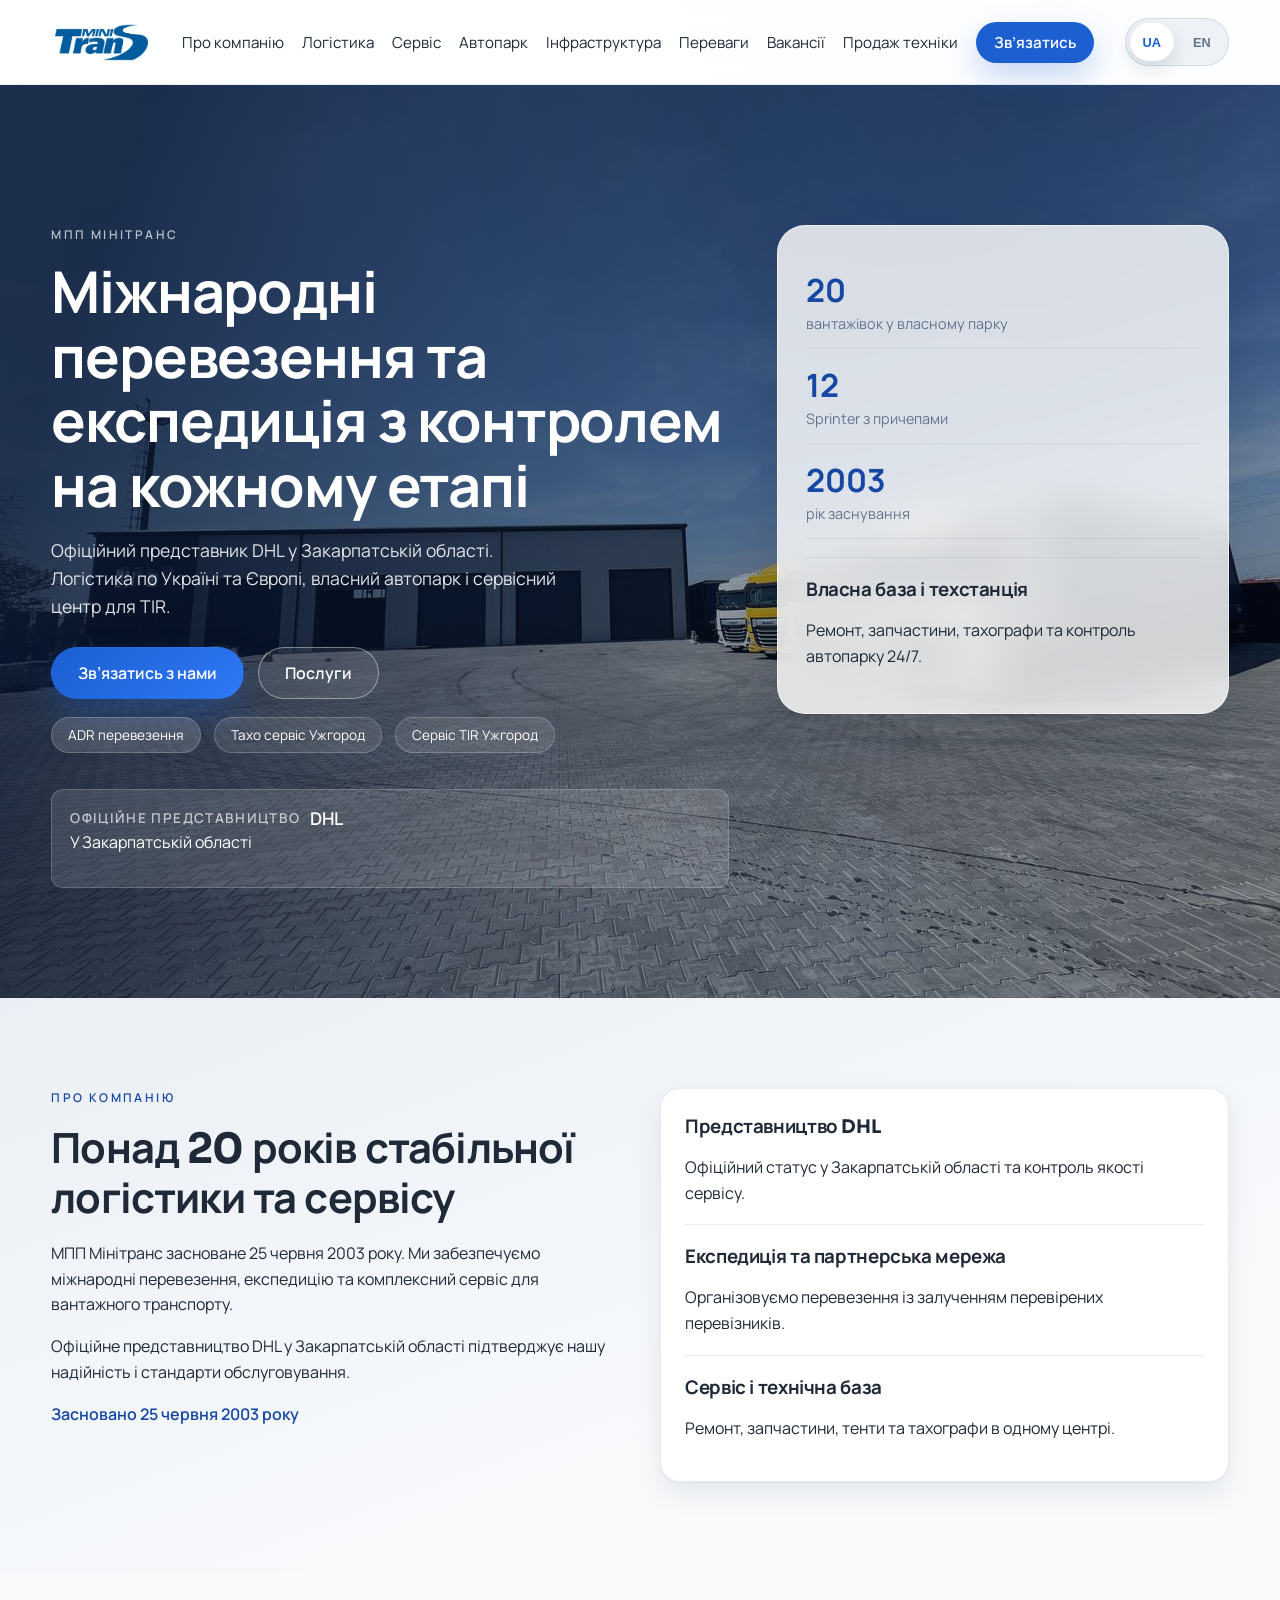
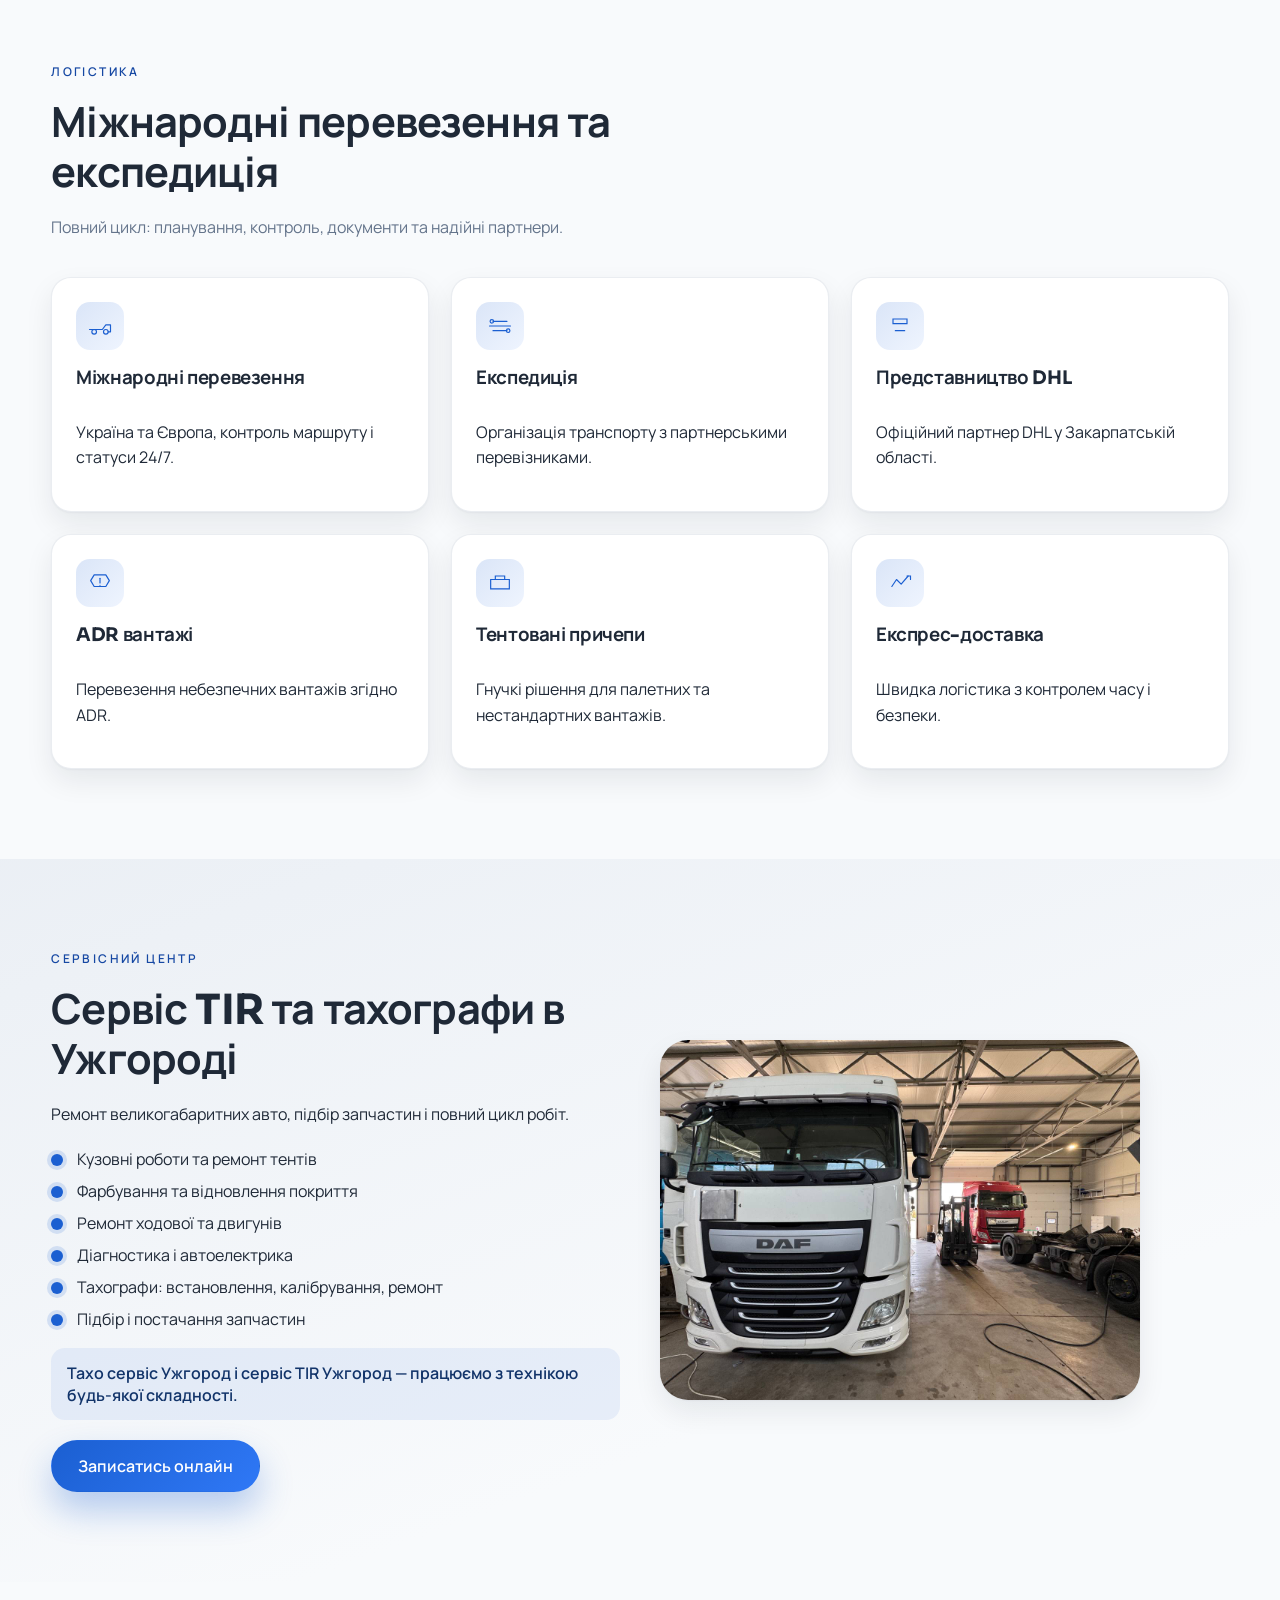
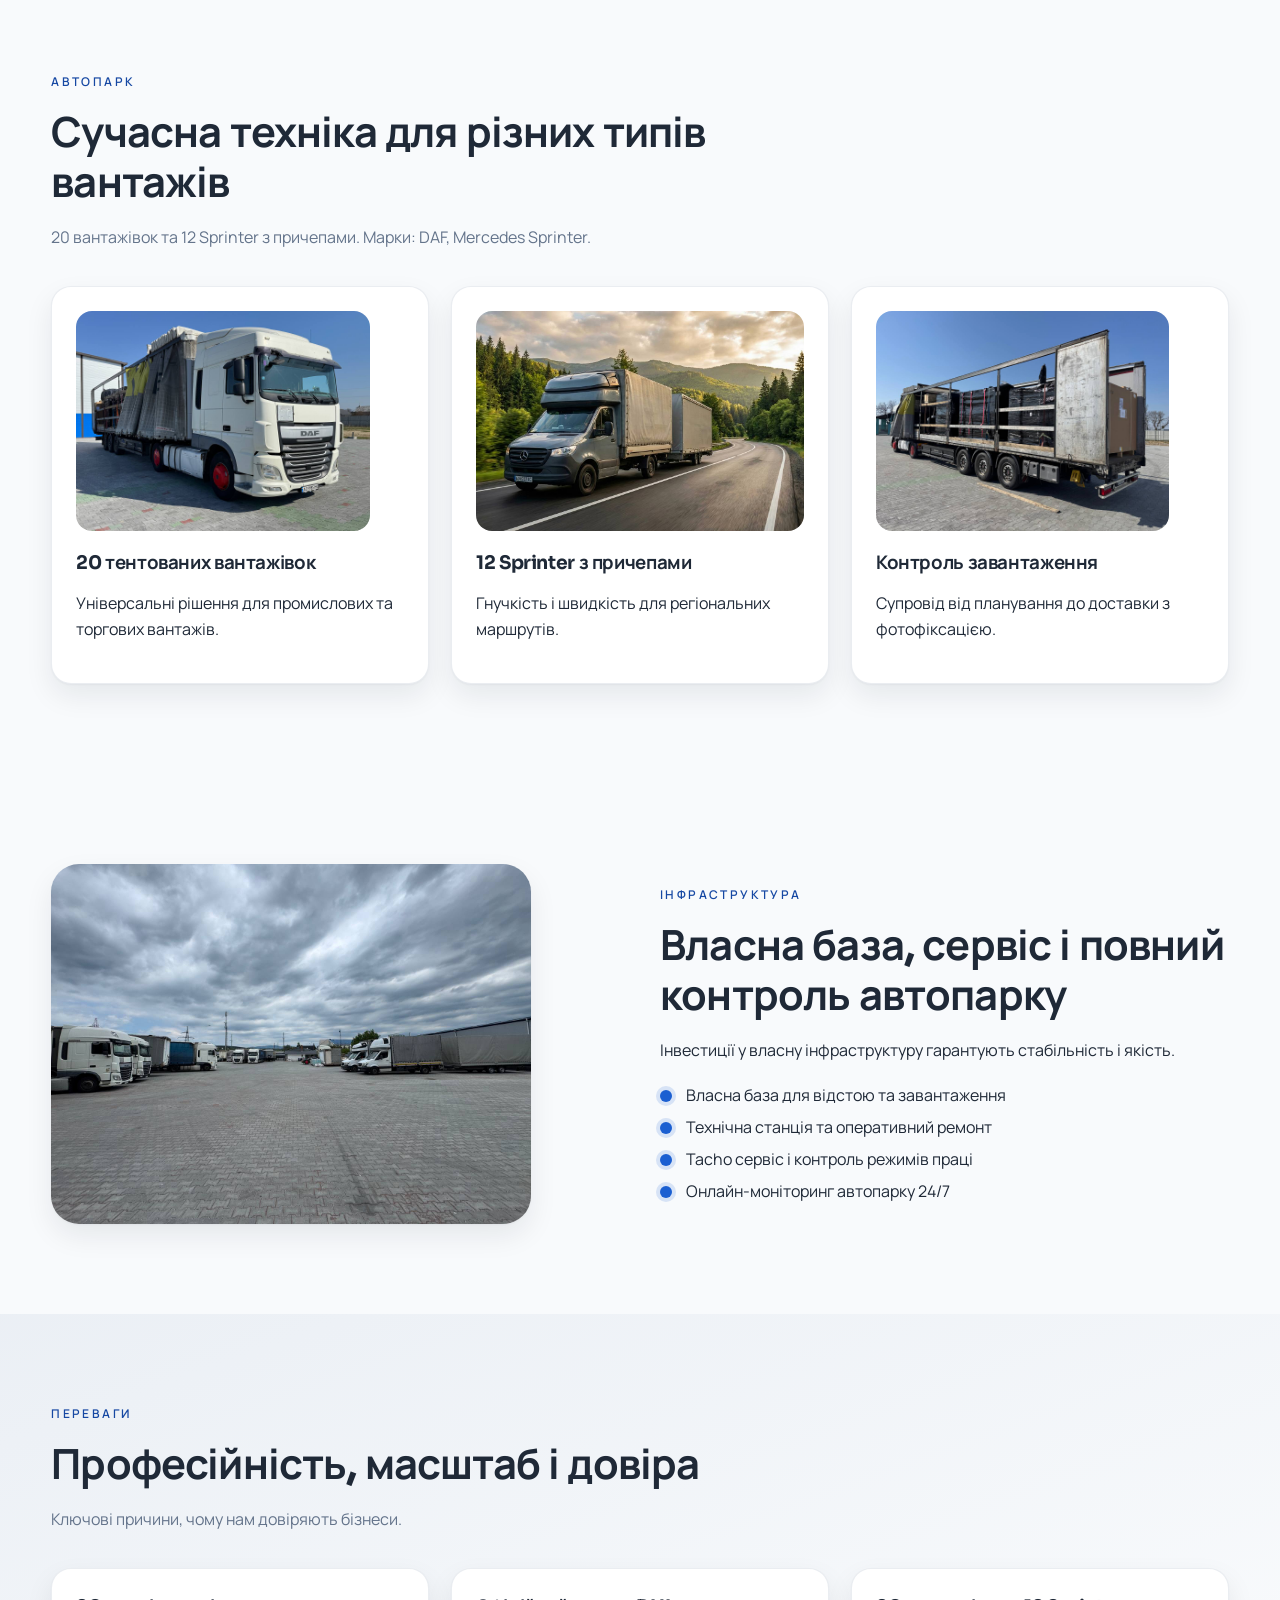
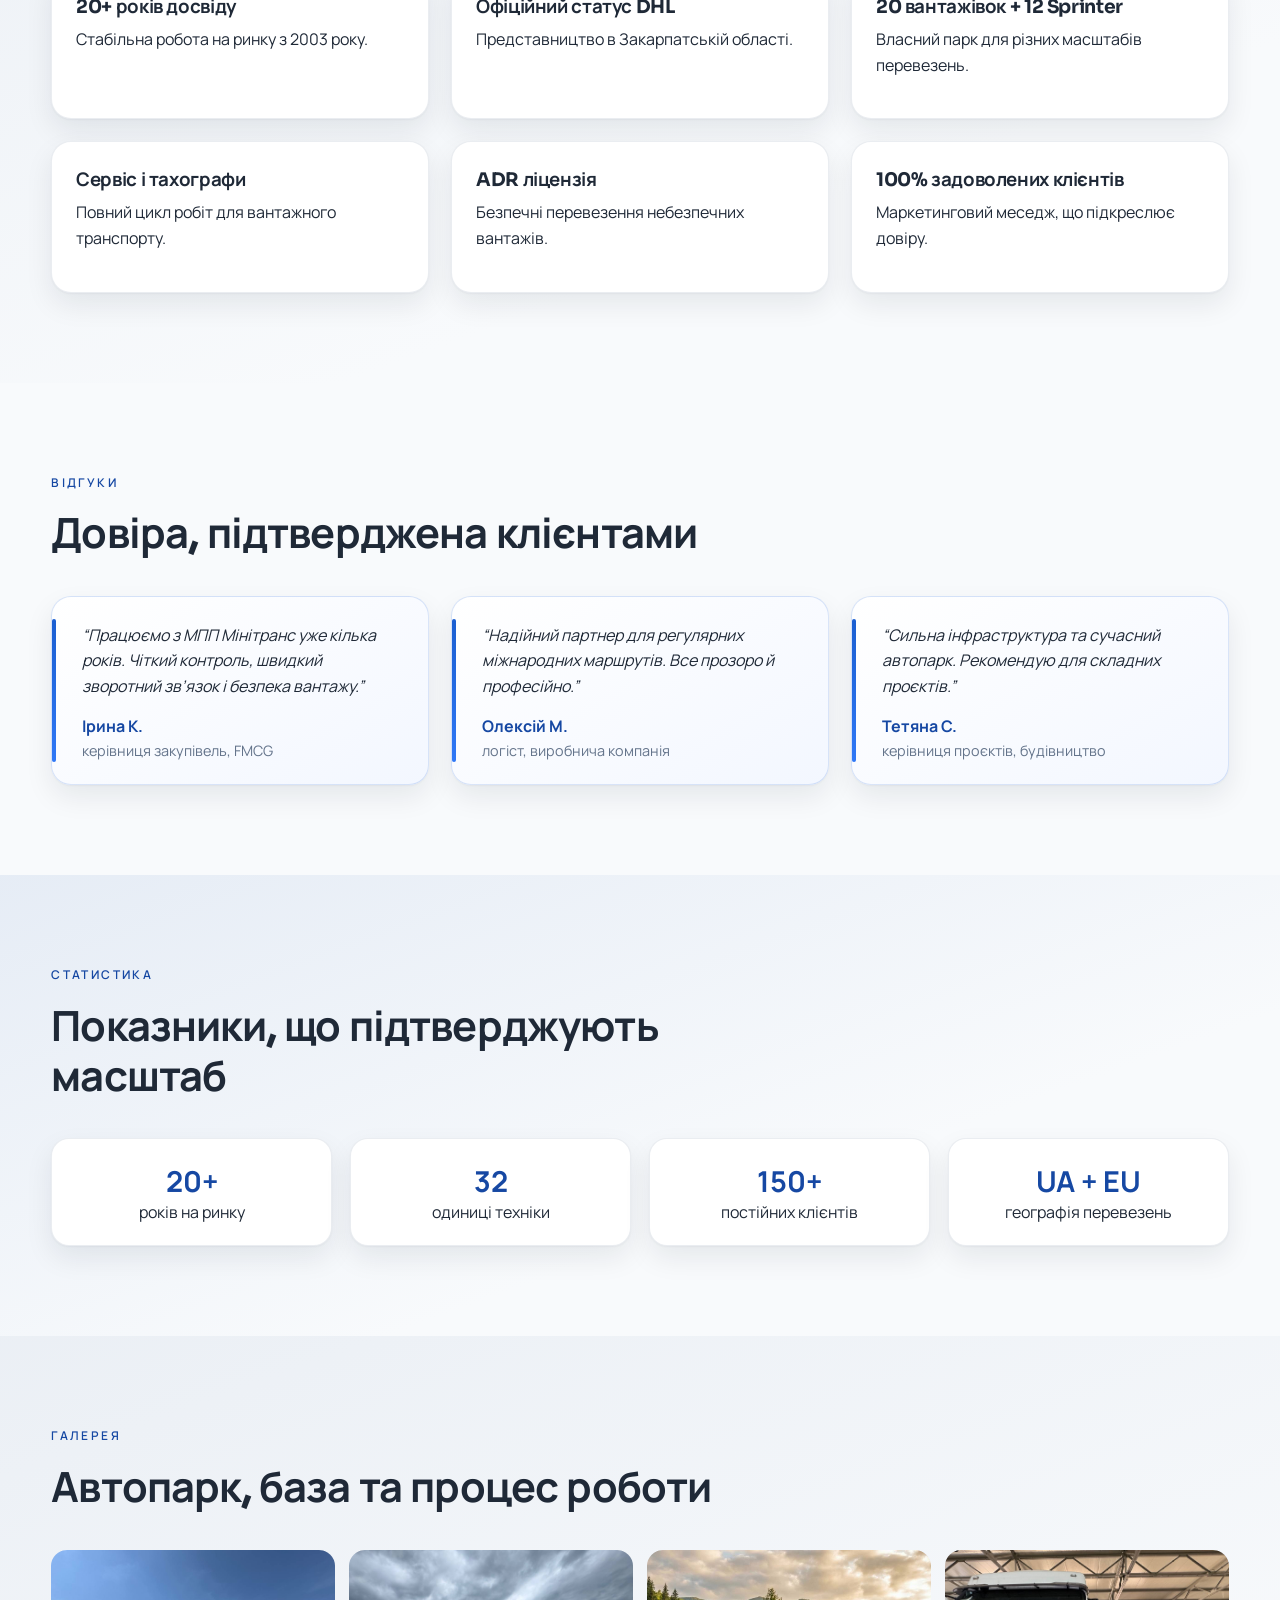
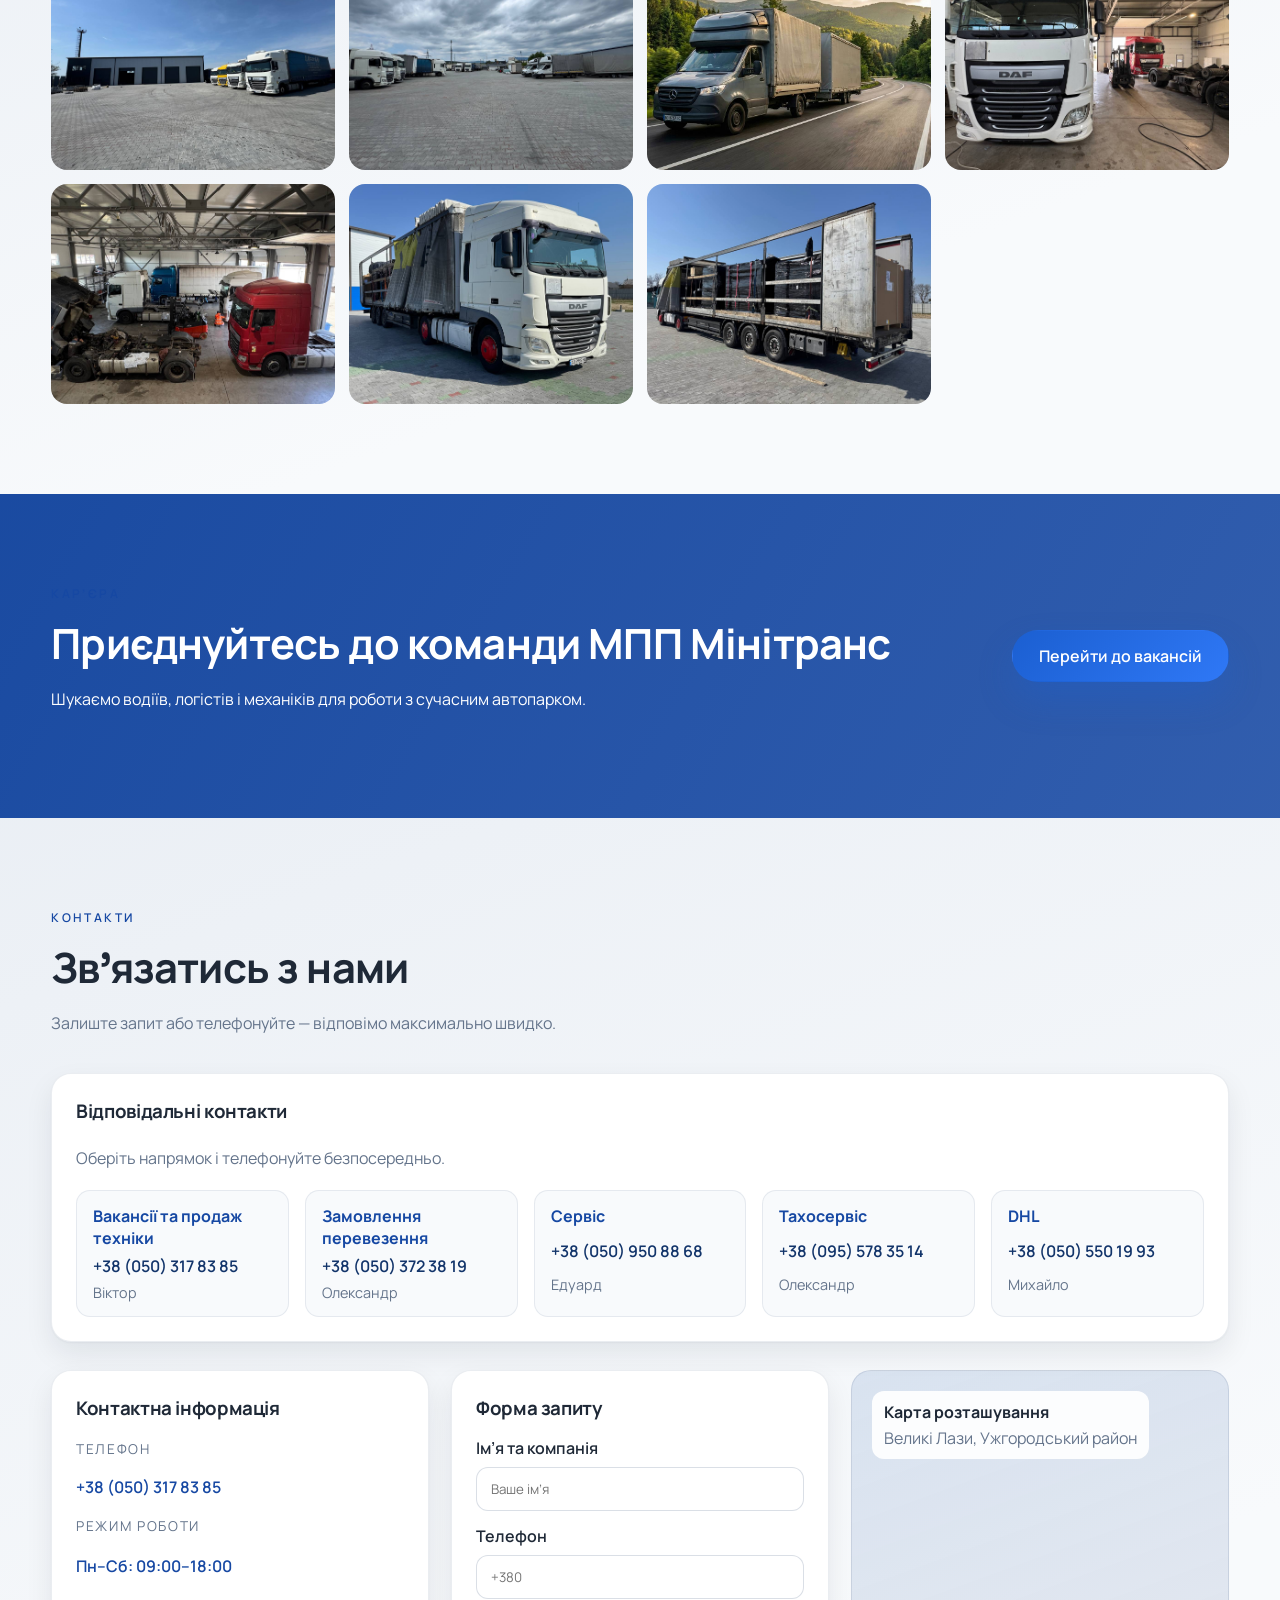
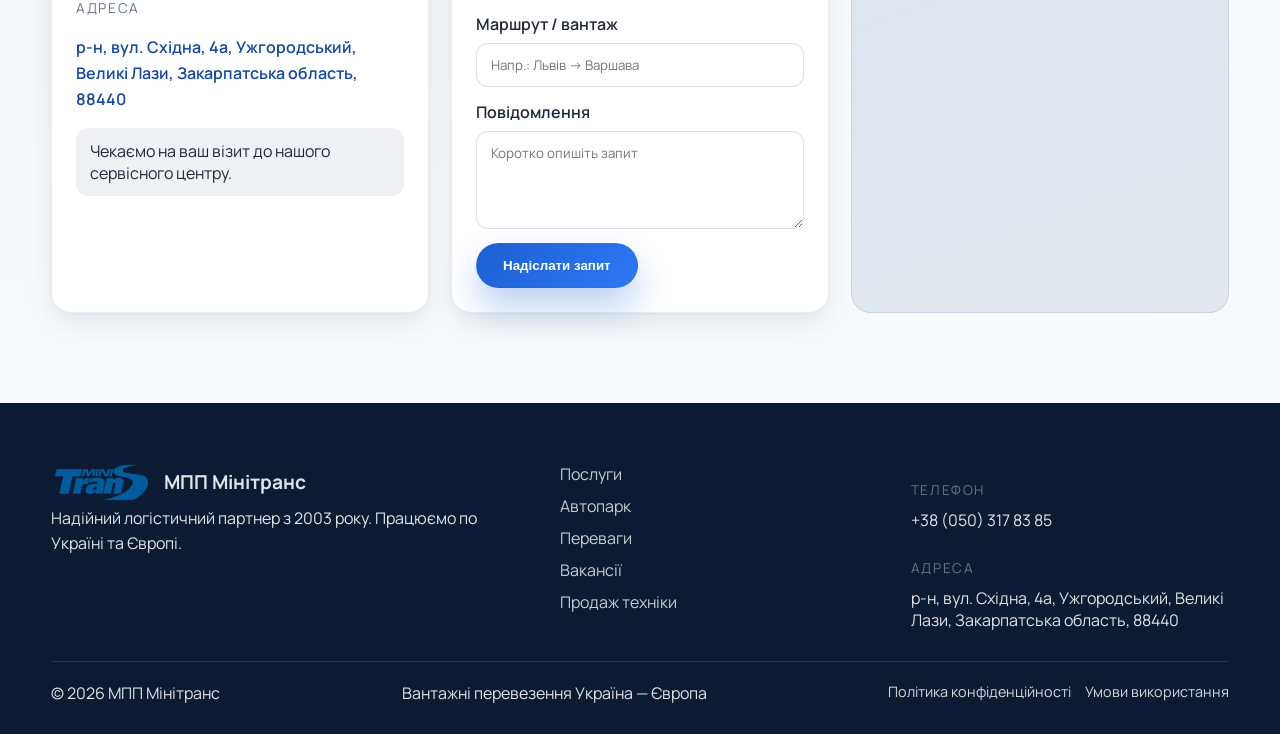
==== commit 6d513a3a: "Drop phone block from mobile menu; sales CTAs anchor to contacts phones Mobile menu is leaner withou" ====
--- a/index.html
+++ b/index.html
@@ -451,7 +451,7 @@
           <h2 data-i18n="contacts.title">Зв’язатись з нами</h2>
           <p class="section-lead" data-i18n="contacts.lead">Залиште запит або телефонуйте — відповімо максимально швидко.</p>
         </div>
-        <div class="card contact-roles" data-reveal>
+        <div class="card contact-roles" id="phones" data-reveal>
           <div class="contact-roles-head">
             <h3 data-i18n="contacts.rolesTitle">Відповідальні контакти</h3>
             <p class="contact-roles-lead" data-i18n="contacts.rolesLead">Оберіть напрямок і телефонуйте безпосередньо.</p>
--- a/styles.css
+++ b/styles.css
@@ -547,7 +547,8 @@
 }
 
 section[id],
-[id].section {
+[id].section,
+#phones {
   scroll-margin-top: 88px;
 }
 
@@ -1604,7 +1605,6 @@
   .site-nav.is-open .nav-links a:nth-child(7) { transition-delay: 0.29s; }
   .site-nav.is-open .nav-links a:nth-child(8) { transition-delay: 0.33s; }
   .site-nav.is-open .nav-links a:nth-child(9) { transition-delay: 0.37s; }
-  .site-nav.is-open .nav-extra a { transition-delay: 0.42s; }
 
   .site-nav .nav-cta {
     width: 100%;
@@ -1626,28 +1626,6 @@
     color: var(--blue-800);
   }
 
-  /* bottom contact block (injected by script.js) */
-  .nav-extra {
-    margin-top: auto;
-    padding-top: 20px;
-    border-top: 1px solid rgba(255, 255, 255, 0.14);
-    display: grid;
-    gap: 2px;
-  }
-
-  .nav-extra-label {
-    font-size: 0.7rem;
-    font-weight: 600;
-    letter-spacing: 0.16em;
-    text-transform: uppercase;
-    color: rgba(255, 255, 255, 0.45);
-  }
-
-  .site-nav .nav-extra-phone {
-    font-size: 1.22rem;
-    font-weight: 700;
-    padding: 4px 0;
-  }
 
   .grid-3,
   .two-col,
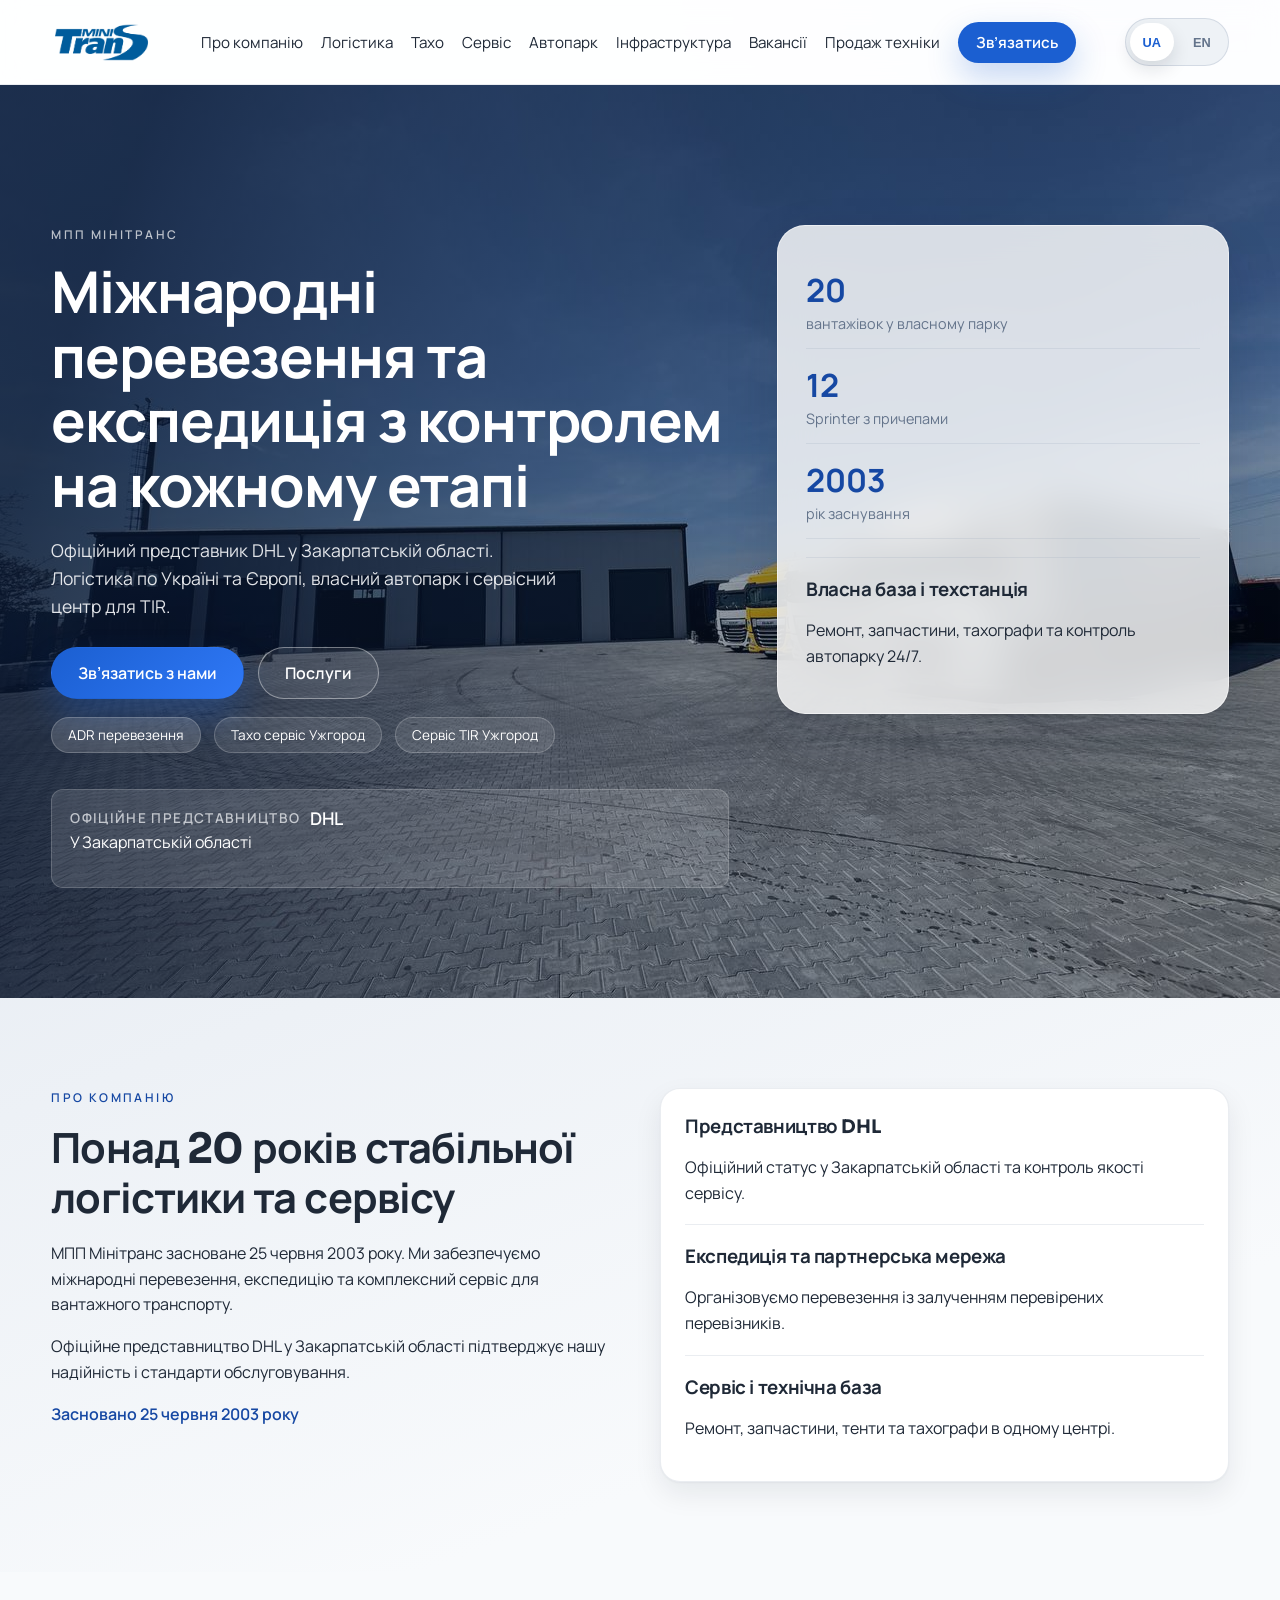
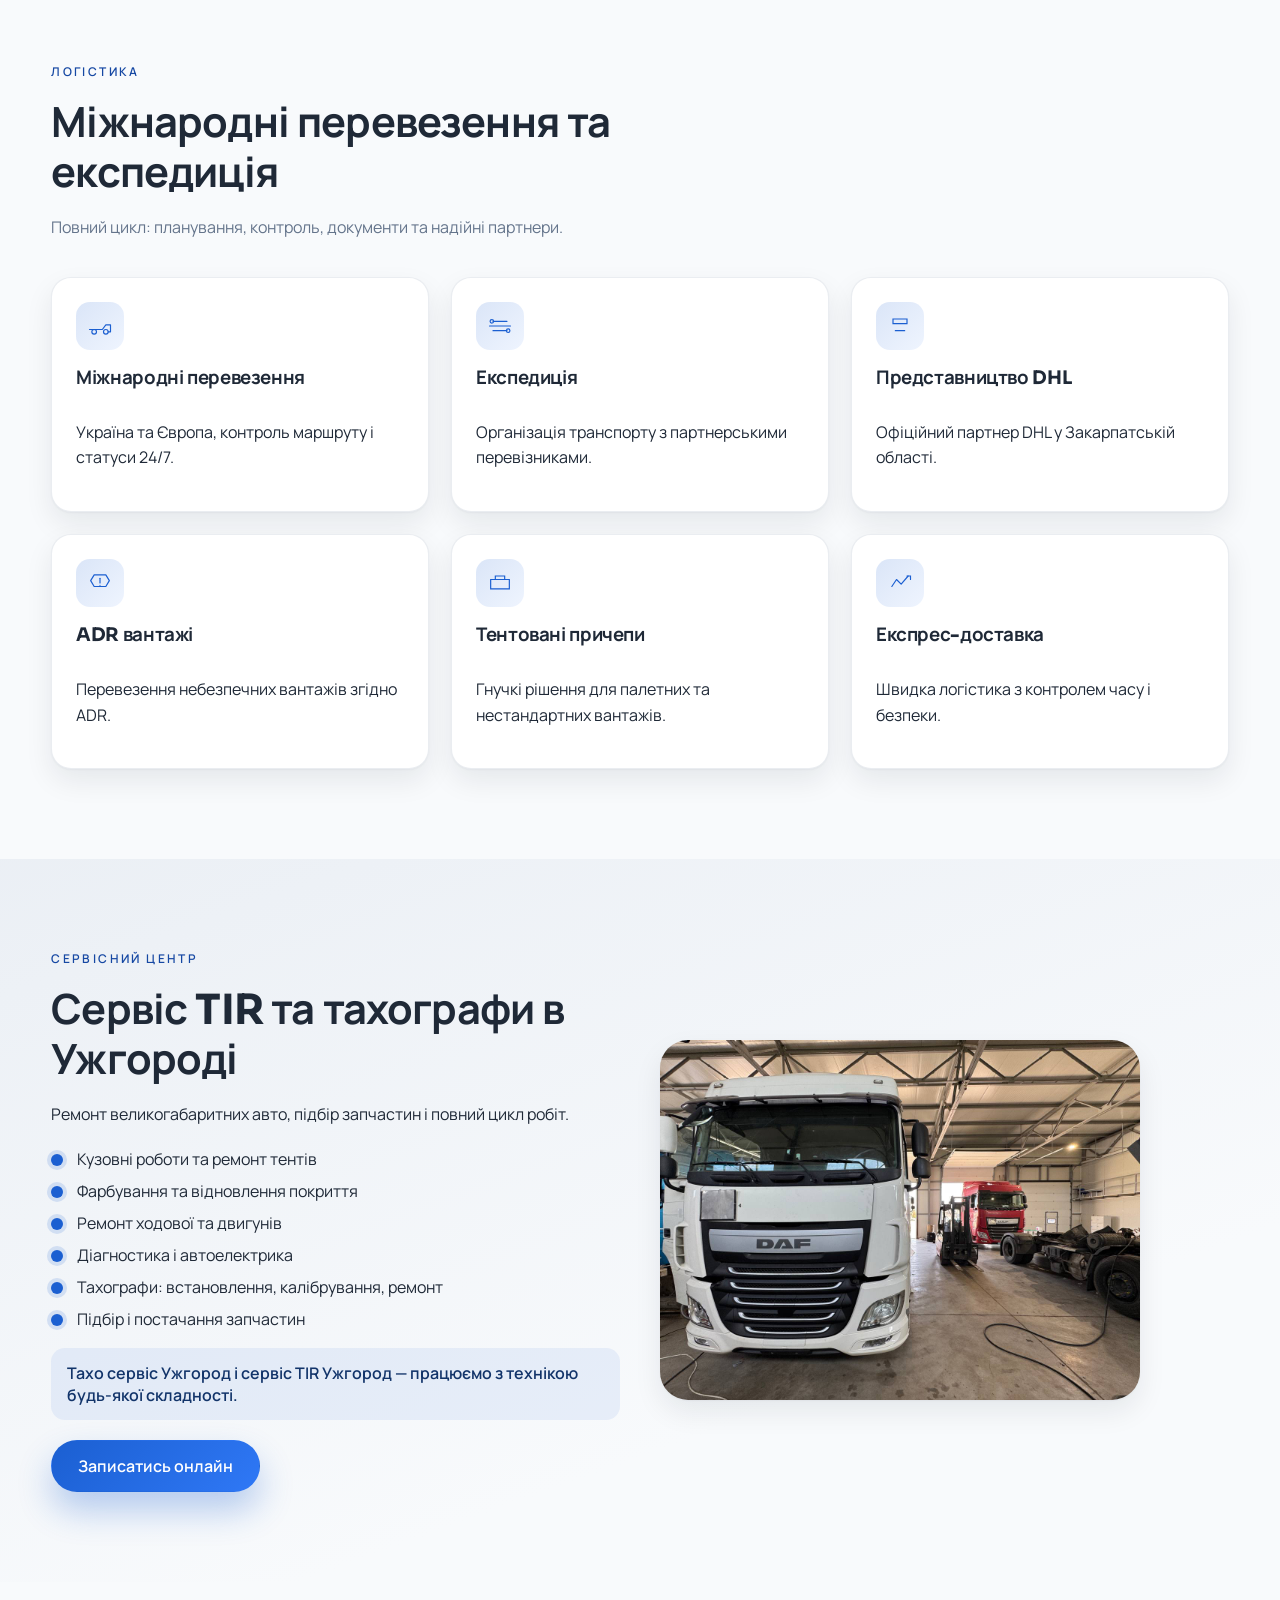
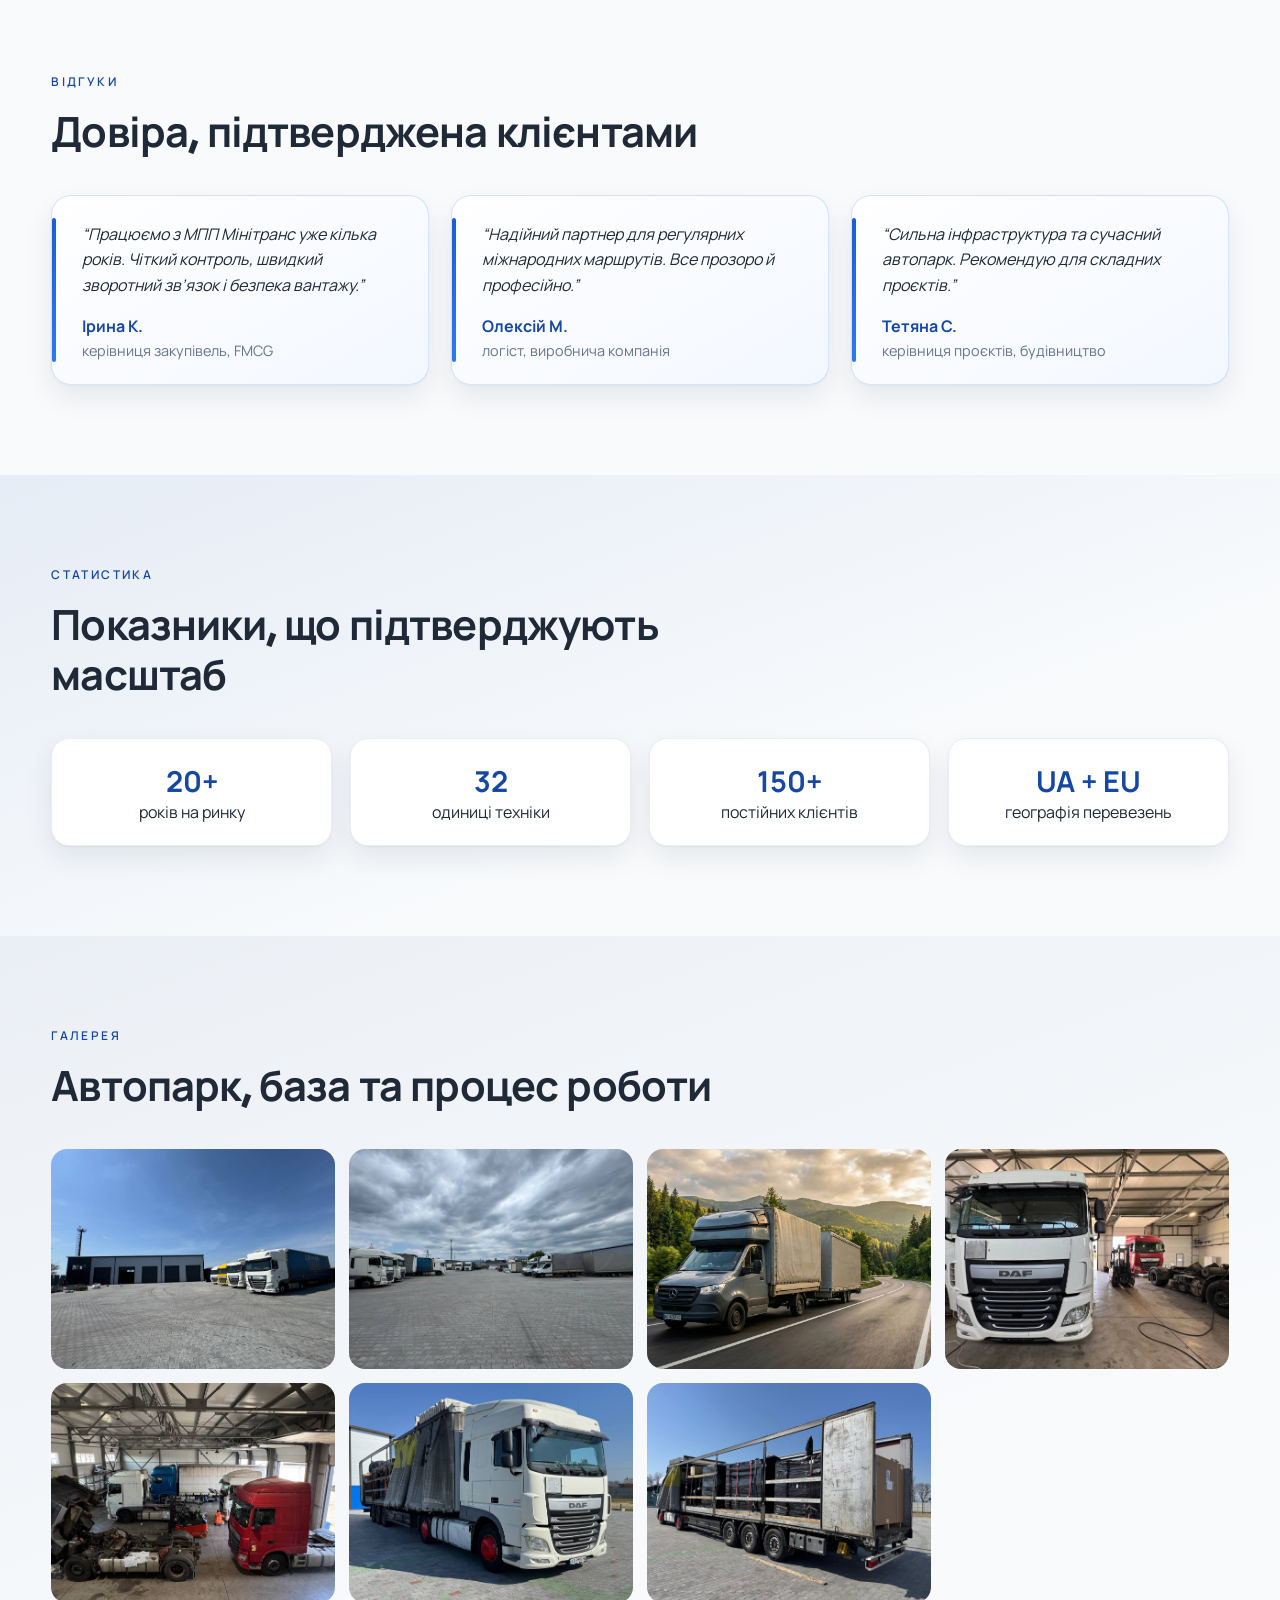
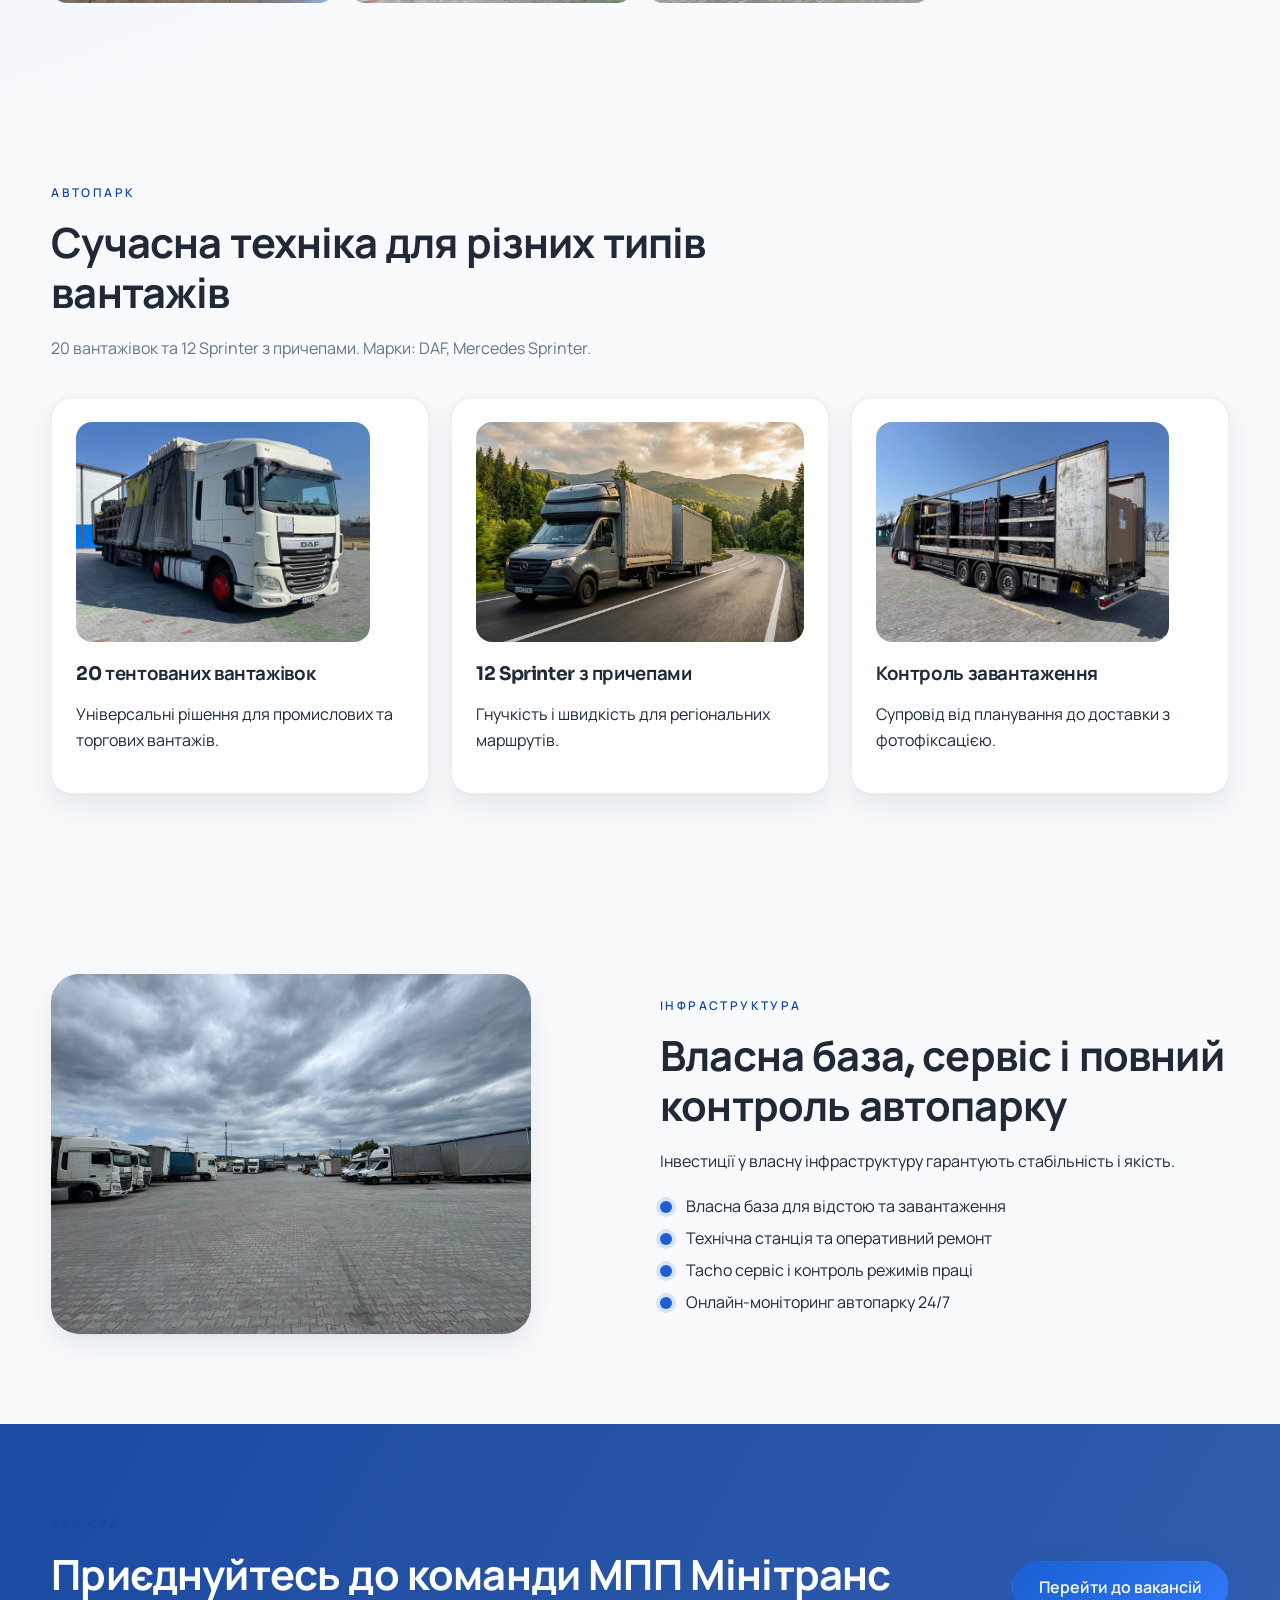
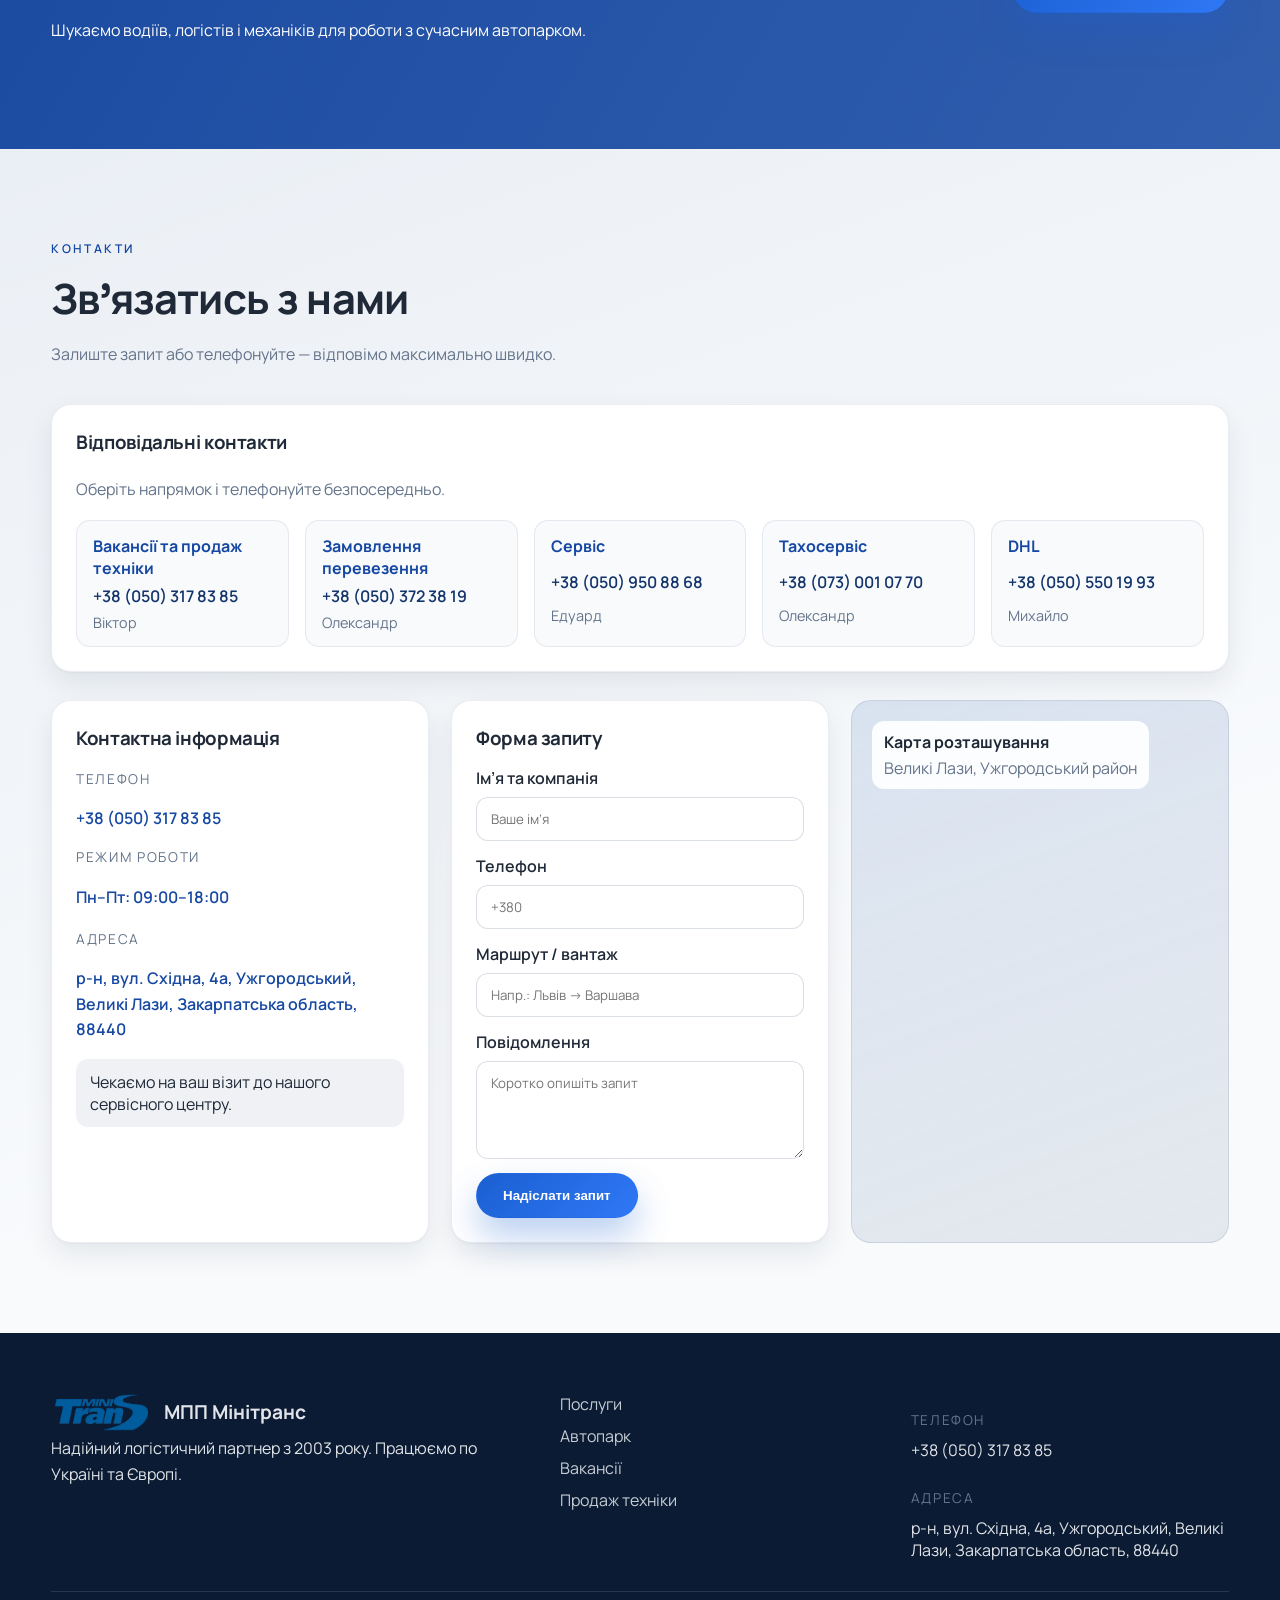
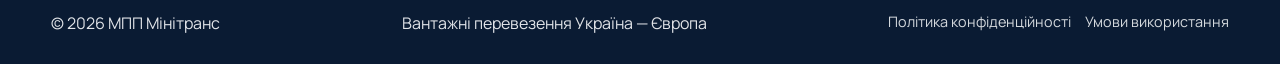
==== commit 60f72bb6: "Tacho schedule Mon-Fri 9-17 (last slot 16:00), new phone, nav rework - Booking: Saturdays are now da" ====
--- a/index.html
+++ b/index.html
@@ -60,10 +60,10 @@
           <div class="nav-links">
             <a href="#about" data-i18n="nav.about">Про компанію</a>
             <a href="#services" data-i18n="nav.services">Логістика</a>
+            <a href="booking.html" data-i18n="nav.tacho">Тахо</a>
             <a href="#service-center" data-i18n="nav.serviceCenter">Сервіс</a>
             <a href="#fleet" data-i18n="nav.fleet">Автопарк</a>
             <a href="#infrastructure" data-i18n="nav.infrastructure">Інфраструктура</a>
-            <a href="#advantages" data-i18n="nav.advantages">Переваги</a>
             <a href="vacancies.html" data-i18n="nav.vacancies">Вакансії</a>
             <a href="sales.html" data-i18n="nav.sales">Продаж техніки</a>
             <a class="nav-cta" href="#contacts" data-i18n="nav.contactCta">Зв’язатись</a>
@@ -268,6 +268,83 @@
       </div>
     </section>
 
+    <section id="testimonials" class="section">
+      <div class="container">
+        <div class="section-head">
+          <p class="eyebrow" data-i18n="testimonials.eyebrow">Відгуки</p>
+          <h2 data-i18n="testimonials.title">Довіра, підтверджена клієнтами</h2>
+        </div>
+        <div class="grid grid-3">
+          <article class="card testimonial-card" data-reveal>
+            <p class="quote" data-i18n="testimonials.q1">“Працюємо з МПП Мінітранс уже кілька років. Чіткий контроль, швидкий зворотний зв’язок і безпека вантажу.”</p>
+            <div class="quote-meta">
+              <span class="quote-name" data-i18n="testimonials.q1name">Ірина К.</span>
+              <span class="quote-role" data-i18n="testimonials.q1role">керівниця закупівель, FMCG</span>
+            </div>
+          </article>
+          <article class="card testimonial-card" data-reveal>
+            <p class="quote" data-i18n="testimonials.q2">“Надійний партнер для регулярних міжнародних маршрутів. Все прозоро й професійно.”</p>
+            <div class="quote-meta">
+              <span class="quote-name" data-i18n="testimonials.q2name">Олексій М.</span>
+              <span class="quote-role" data-i18n="testimonials.q2role">логіст, виробнича компанія</span>
+            </div>
+          </article>
+          <article class="card testimonial-card" data-reveal>
+            <p class="quote" data-i18n="testimonials.q3">“Сильна інфраструктура та сучасний автопарк. Рекомендую для складних проєктів.”</p>
+            <div class="quote-meta">
+              <span class="quote-name" data-i18n="testimonials.q3name">Тетяна С.</span>
+              <span class="quote-role" data-i18n="testimonials.q3role">керівниця проєктів, будівництво</span>
+            </div>
+          </article>
+        </div>
+      </div>
+    </section>
+
+    <section class="section stats">
+      <div class="container">
+        <div class="section-head">
+          <p class="eyebrow" data-i18n="stats.eyebrow">Статистика</p>
+          <h2 data-i18n="stats.title">Показники, що підтверджують масштаб</h2>
+        </div>
+        <div class="stats-grid">
+          <div class="stat-block" data-reveal>
+            <span class="stat-number">20+</span>
+            <span class="stat-text" data-i18n="stats.item1">років на ринку</span>
+          </div>
+          <div class="stat-block" data-reveal>
+            <span class="stat-number">32</span>
+            <span class="stat-text" data-i18n="stats.item2">одиниці техніки</span>
+          </div>
+          <div class="stat-block" data-reveal>
+            <span class="stat-number">150+</span>
+            <span class="stat-text" data-i18n="stats.item3">постійних клієнтів</span>
+          </div>
+          <div class="stat-block" data-reveal>
+            <span class="stat-number">UA + EU</span>
+            <span class="stat-text" data-i18n="stats.item4">географія перевезень</span>
+          </div>
+        </div>
+      </div>
+    </section>
+
+    <section id="gallery" class="section section-soft">
+      <div class="container">
+        <div class="section-head">
+          <p class="eyebrow" data-i18n="gallery.eyebrow">Галерея</p>
+          <h2 data-i18n="gallery.title">Автопарк, база та процес роботи</h2>
+        </div>
+        <div class="gallery-grid">
+          <img src="assets/images/yard-daf-line.jpg" alt="Автопарк для міжнародних перевезень Україна — Європа" loading="lazy" data-i18n-alt="gallery.alt1" />
+          <img src="assets/images/yard-wide.jpg" alt="Стоянка вантажних авто на базі в Ужгороді" loading="lazy" data-i18n-alt="gallery.alt2" />
+          <img src="assets/images/hero-sprinter.jpg" alt="Mercedes Sprinter на маршруті доставки" loading="lazy" data-i18n-alt="gallery.alt3" />
+          <img src="assets/images/garage-daf.jpg" alt="DAF на сервісній базі Мінітранс" loading="lazy" data-i18n-alt="gallery.alt4" />
+          <img src="assets/images/garage-wide.jpg" alt="Сервісна зона для ремонту вантажівок" loading="lazy" data-i18n-alt="gallery.alt5" />
+          <img src="assets/images/daf-tarp.jpg" alt="DAF з тентованим причепом для логістики" loading="lazy" data-i18n-alt="gallery.alt6" />
+          <img src="assets/images/trailer-load.jpg" alt="Завантаження напівпричепа перед доставкою" loading="lazy" data-i18n-alt="gallery.alt7" />
+        </div>
+      </div>
+    </section>
+
     <section id="fleet" class="section">
       <div class="container">
         <div class="section-head">
@@ -320,119 +397,6 @@
       </div>
     </section>
 
-    <section id="advantages" class="section section-soft">
-      <div class="container">
-        <div class="section-head">
-          <p class="eyebrow" data-i18n="adv.eyebrow">Переваги</p>
-          <h2 data-i18n="adv.title">Професійність, масштаб і довіра</h2>
-          <p class="section-lead" data-i18n="adv.lead">Ключові причини, чому нам довіряють бізнеси.</p>
-        </div>
-        <div class="grid grid-3">
-          <div class="card advantage-card" data-reveal>
-            <h3 data-i18n="adv.item1.title">20+ років досвіду</h3>
-            <p data-i18n="adv.item1.text">Стабільна робота на ринку з 2003 року.</p>
-          </div>
-          <div class="card advantage-card" data-reveal>
-            <h3 data-i18n="adv.item2.title">Офіційний статус DHL</h3>
-            <p data-i18n="adv.item2.text">Представництво в Закарпатській області.</p>
-          </div>
-          <div class="card advantage-card" data-reveal>
-            <h3 data-i18n="adv.item3.title">20 вантажівок + 12 Sprinter</h3>
-            <p data-i18n="adv.item3.text">Власний парк для різних масштабів перевезень.</p>
-          </div>
-          <div class="card advantage-card" data-reveal>
-            <h3 data-i18n="adv.item4.title">Сервіс і тахографи</h3>
-            <p data-i18n="adv.item4.text">Повний цикл робіт для вантажного транспорту.</p>
-          </div>
-          <div class="card advantage-card" data-reveal>
-            <h3 data-i18n="adv.item5.title">ADR ліцензія</h3>
-            <p data-i18n="adv.item5.text">Безпечні перевезення небезпечних вантажів.</p>
-          </div>
-          <div class="card advantage-card" data-reveal>
-            <h3 data-i18n="adv.item6.title">100% задоволених клієнтів</h3>
-            <p data-i18n="adv.item6.text">Маркетинговий меседж, що підкреслює довіру.</p>
-          </div>
-        </div>
-      </div>
-    </section>
-
-    <section id="testimonials" class="section">
-      <div class="container">
-        <div class="section-head">
-          <p class="eyebrow" data-i18n="testimonials.eyebrow">Відгуки</p>
-          <h2 data-i18n="testimonials.title">Довіра, підтверджена клієнтами</h2>
-        </div>
-        <div class="grid grid-3">
-          <article class="card testimonial-card" data-reveal>
-            <p class="quote" data-i18n="testimonials.q1">“Працюємо з МПП Мінітранс уже кілька років. Чіткий контроль, швидкий зворотний зв’язок і безпека вантажу.”</p>
-            <div class="quote-meta">
-              <span class="quote-name" data-i18n="testimonials.q1name">Ірина К.</span>
-              <span class="quote-role" data-i18n="testimonials.q1role">керівниця закупівель, FMCG</span>
-            </div>
-          </article>
-          <article class="card testimonial-card" data-reveal>
-            <p class="quote" data-i18n="testimonials.q2">“Надійний партнер для регулярних міжнародних маршрутів. Все прозоро й професійно.”</p>
-            <div class="quote-meta">
-              <span class="quote-name" data-i18n="testimonials.q2name">Олексій М.</span>
-              <span class="quote-role" data-i18n="testimonials.q2role">логіст, виробнича компанія</span>
-            </div>
-          </article>
-          <article class="card testimonial-card" data-reveal>
-            <p class="quote" data-i18n="testimonials.q3">“Сильна інфраструктура та сучасний автопарк. Рекомендую для складних проєктів.”</p>
-            <div class="quote-meta">
-              <span class="quote-name" data-i18n="testimonials.q3name">Тетяна С.</span>
-              <span class="quote-role" data-i18n="testimonials.q3role">керівниця проєктів, будівництво</span>
-            </div>
-          </article>
-        </div>
-      </div>
-    </section>
-
-    <section class="section stats">
-      <div class="container">
-        <div class="section-head">
-          <p class="eyebrow" data-i18n="stats.eyebrow">Статистика</p>
-          <h2 data-i18n="stats.title">Показники, що підтверджують масштаб</h2>
-        </div>
-        <div class="stats-grid">
-          <div class="stat-block" data-reveal>
-            <span class="stat-number">20+</span>
-            <span class="stat-text" data-i18n="stats.item1">років на ринку</span>
-          </div>
-          <div class="stat-block" data-reveal>
-            <span class="stat-number">32</span>
-            <span class="stat-text" data-i18n="stats.item2">одиниці техніки</span>
-          </div>
-          <div class="stat-block" data-reveal>
-            <span class="stat-number">150+</span>
-            <span class="stat-text" data-i18n="stats.item3">постійних клієнтів</span>
-          </div>
-          <div class="stat-block" data-reveal>
-            <span class="stat-number">UA + EU</span>
-            <span class="stat-text" data-i18n="stats.item4">географія перевезень</span>
-          </div>
-        </div>
-      </div>
-    </section>
-
-    <section id="gallery" class="section section-soft">
-      <div class="container">
-        <div class="section-head">
-          <p class="eyebrow" data-i18n="gallery.eyebrow">Галерея</p>
-          <h2 data-i18n="gallery.title">Автопарк, база та процес роботи</h2>
-        </div>
-        <div class="gallery-grid">
-          <img src="assets/images/yard-daf-line.jpg" alt="Автопарк для міжнародних перевезень Україна — Європа" loading="lazy" data-i18n-alt="gallery.alt1" />
-          <img src="assets/images/yard-wide.jpg" alt="Стоянка вантажних авто на базі в Ужгороді" loading="lazy" data-i18n-alt="gallery.alt2" />
-          <img src="assets/images/hero-sprinter.jpg" alt="Mercedes Sprinter на маршруті доставки" loading="lazy" data-i18n-alt="gallery.alt3" />
-          <img src="assets/images/garage-daf.jpg" alt="DAF на сервісній базі Мінітранс" loading="lazy" data-i18n-alt="gallery.alt4" />
-          <img src="assets/images/garage-wide.jpg" alt="Сервісна зона для ремонту вантажівок" loading="lazy" data-i18n-alt="gallery.alt5" />
-          <img src="assets/images/daf-tarp.jpg" alt="DAF з тентованим причепом для логістики" loading="lazy" data-i18n-alt="gallery.alt6" />
-          <img src="assets/images/trailer-load.jpg" alt="Завантаження напівпричепа перед доставкою" loading="lazy" data-i18n-alt="gallery.alt7" />
-        </div>
-      </div>
-    </section>
-
     <section class="section callout">
       <div class="container callout-inner" data-reveal>
         <div>
@@ -474,7 +438,7 @@
             </div>
             <div class="contact-role">
               <span class="role-title" data-i18n="contacts.role.tacho">Тахосервіс</span>
-              <a class="role-phone" href="tel:+380955783514">+38 (095) 578 35 14</a>
+              <a class="role-phone" href="tel:+380730010770">+38 (073) 001 07 70</a>
               <span class="role-name" data-i18n="contacts.name.oleksandr">Олександр</span>
             </div>
             <div class="contact-role">
@@ -490,7 +454,7 @@
             <p class="contact-label" data-i18n="contacts.phoneLabel">Телефон</p>
             <a class="contact-value" href="tel:+380503178385">+38 (050) 317 83 85</a>
             <p class="contact-label" data-i18n="contacts.hoursLabel">Режим роботи</p>
-            <p class="contact-value" data-i18n="contacts.hoursValue">Пн–Сб: 09:00–18:00</p>
+            <p class="contact-value" data-i18n="contacts.hoursValue">Пн–Пт: 09:00–18:00</p>
             <p class="contact-label" data-i18n="contacts.addressLabel">Адреса</p>
             <p class="contact-value" data-i18n="contacts.addressValue">р-н, вул. Східна, 4а, Ужгородський, Великі Лази, Закарпатська область, 88440</p>
             <div class="contact-note" data-i18n="contacts.addressNote">Чекаємо на ваш візит до нашого сервісного центру.</div>
@@ -552,7 +516,6 @@
       <div class="footer-links">
         <a href="#services" data-i18n="footer.services">Послуги</a>
         <a href="#fleet" data-i18n="footer.fleet">Автопарк</a>
-        <a href="#advantages" data-i18n="footer.advantages">Переваги</a>
         <a href="vacancies.html" data-i18n="footer.vacancies">Вакансії</a>
         <a href="sales.html" data-i18n="footer.sales">Продаж техніки</a>
       </div>
--- a/styles.css
+++ b/styles.css
@@ -1279,7 +1279,7 @@
 
 .slot-list {
   display: grid;
-  grid-template-columns: repeat(9, minmax(0, 1fr));
+  grid-template-columns: repeat(8, minmax(0, 1fr));
   gap: 7px;
 }
 
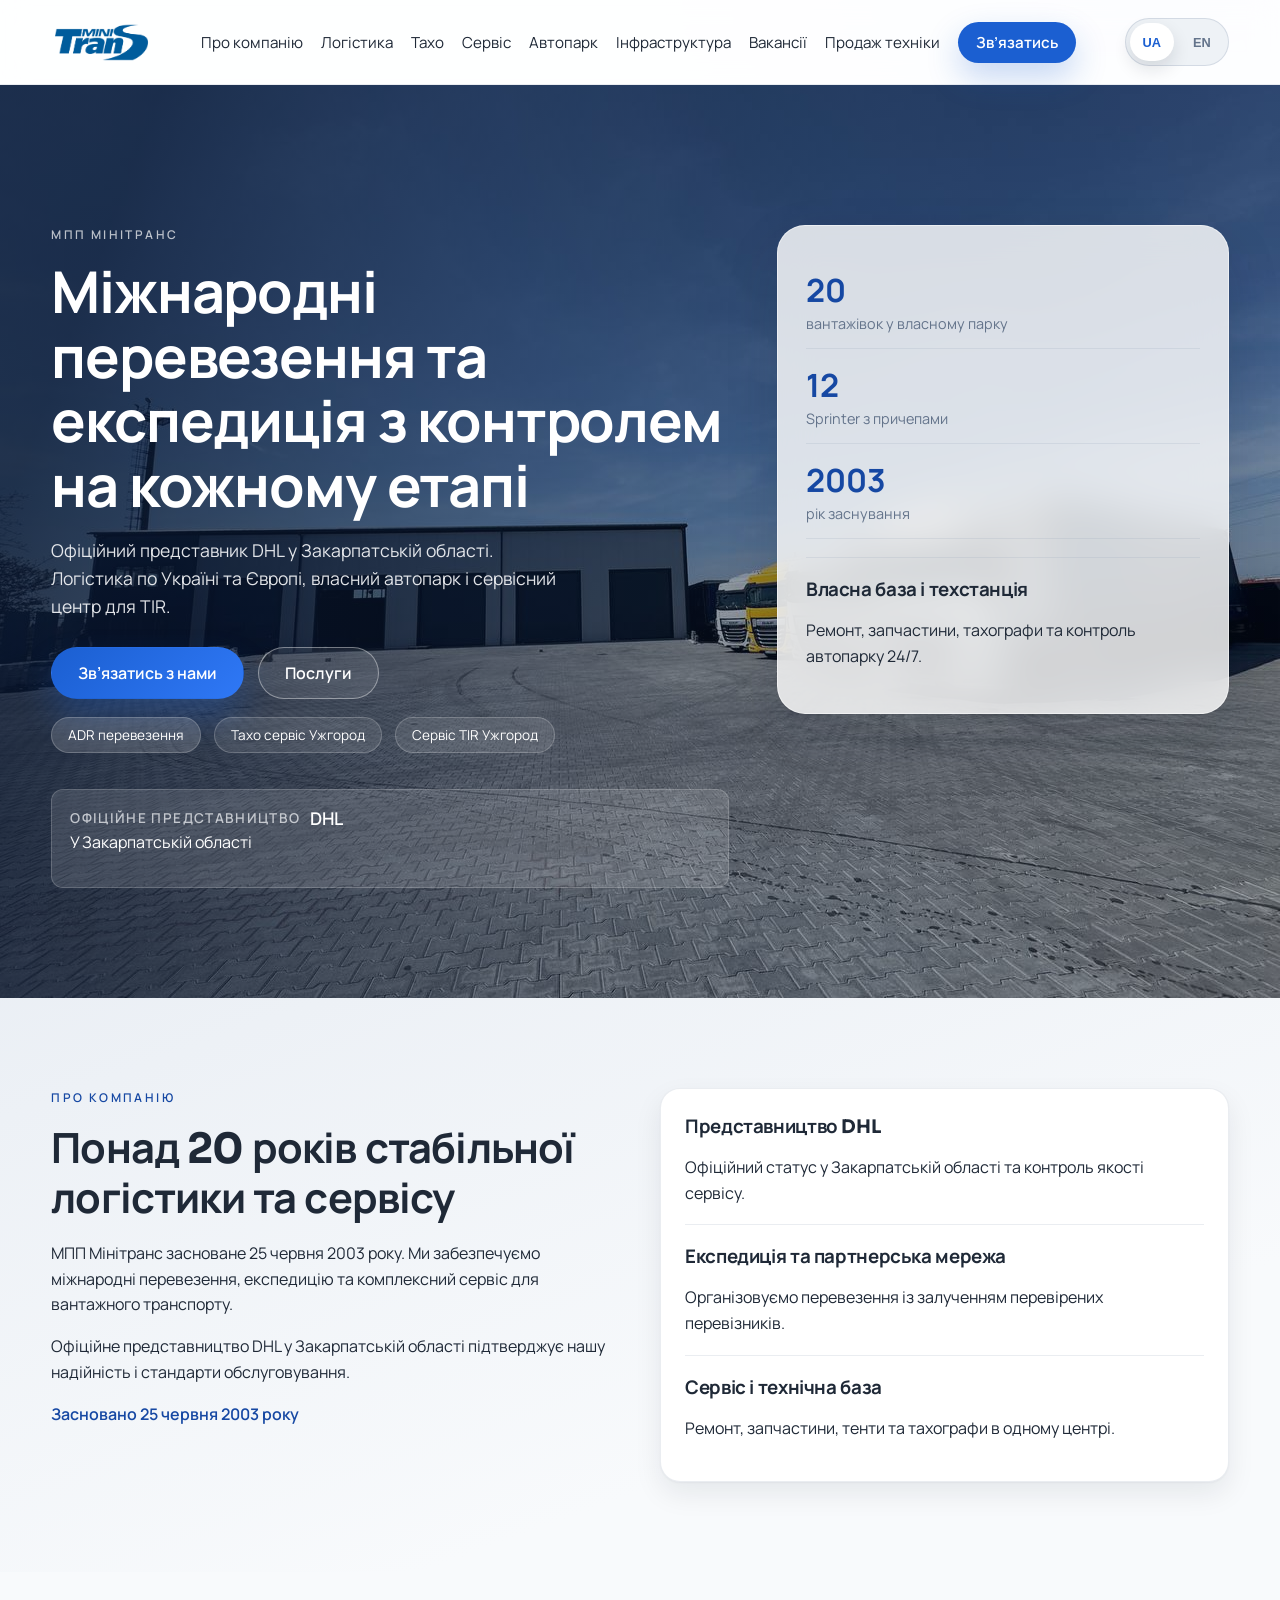
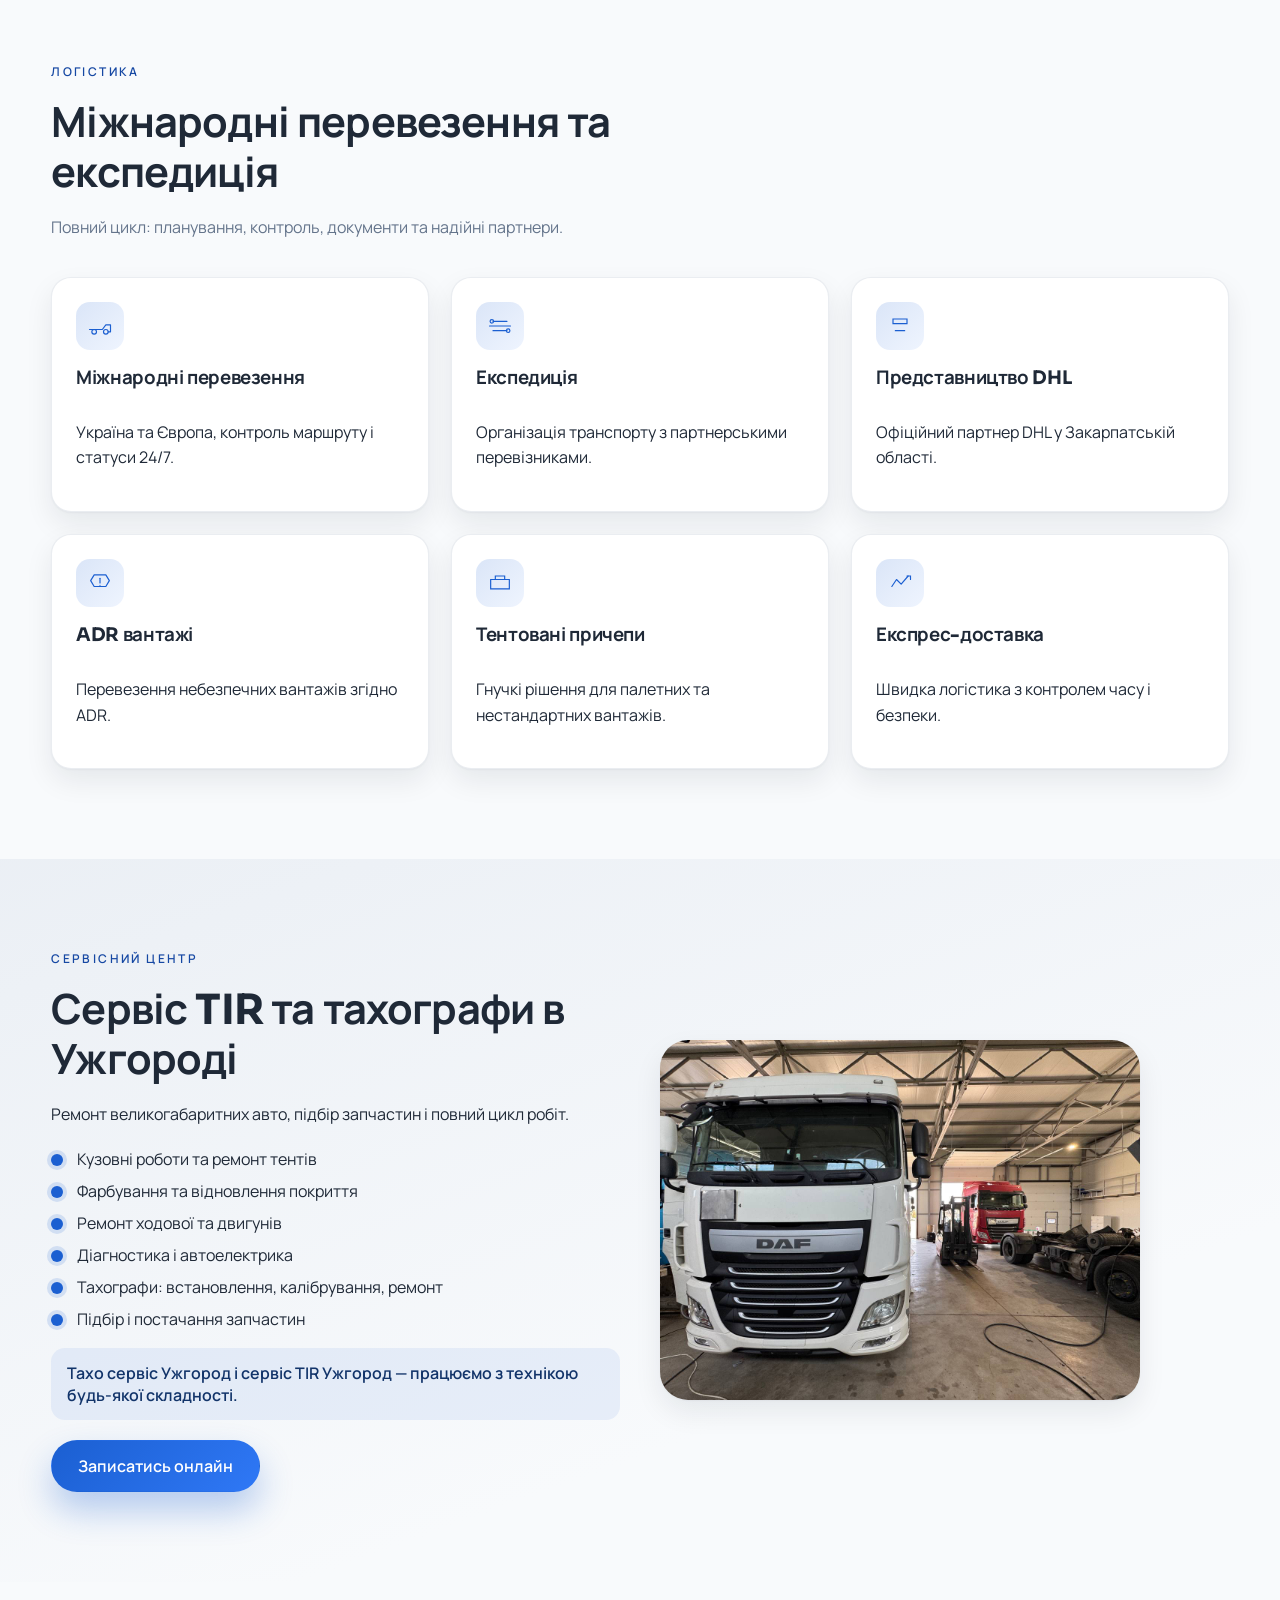
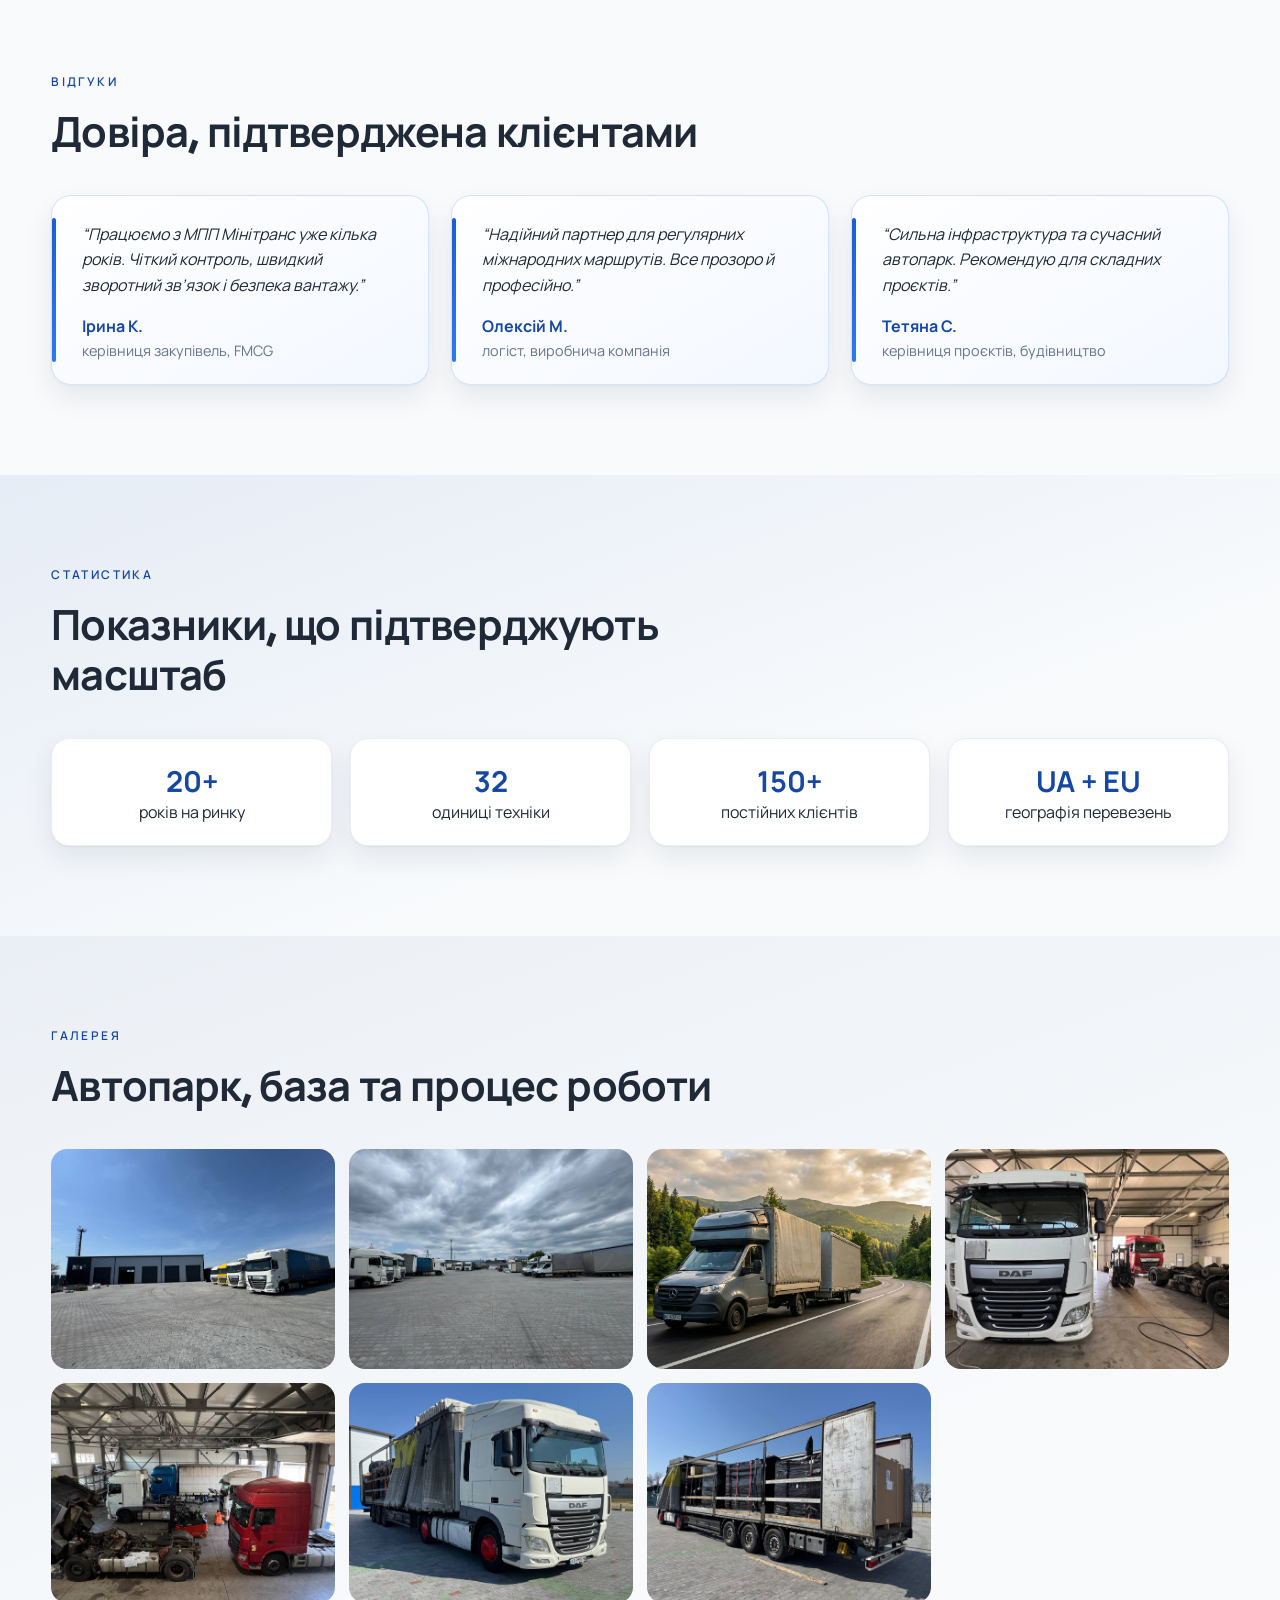
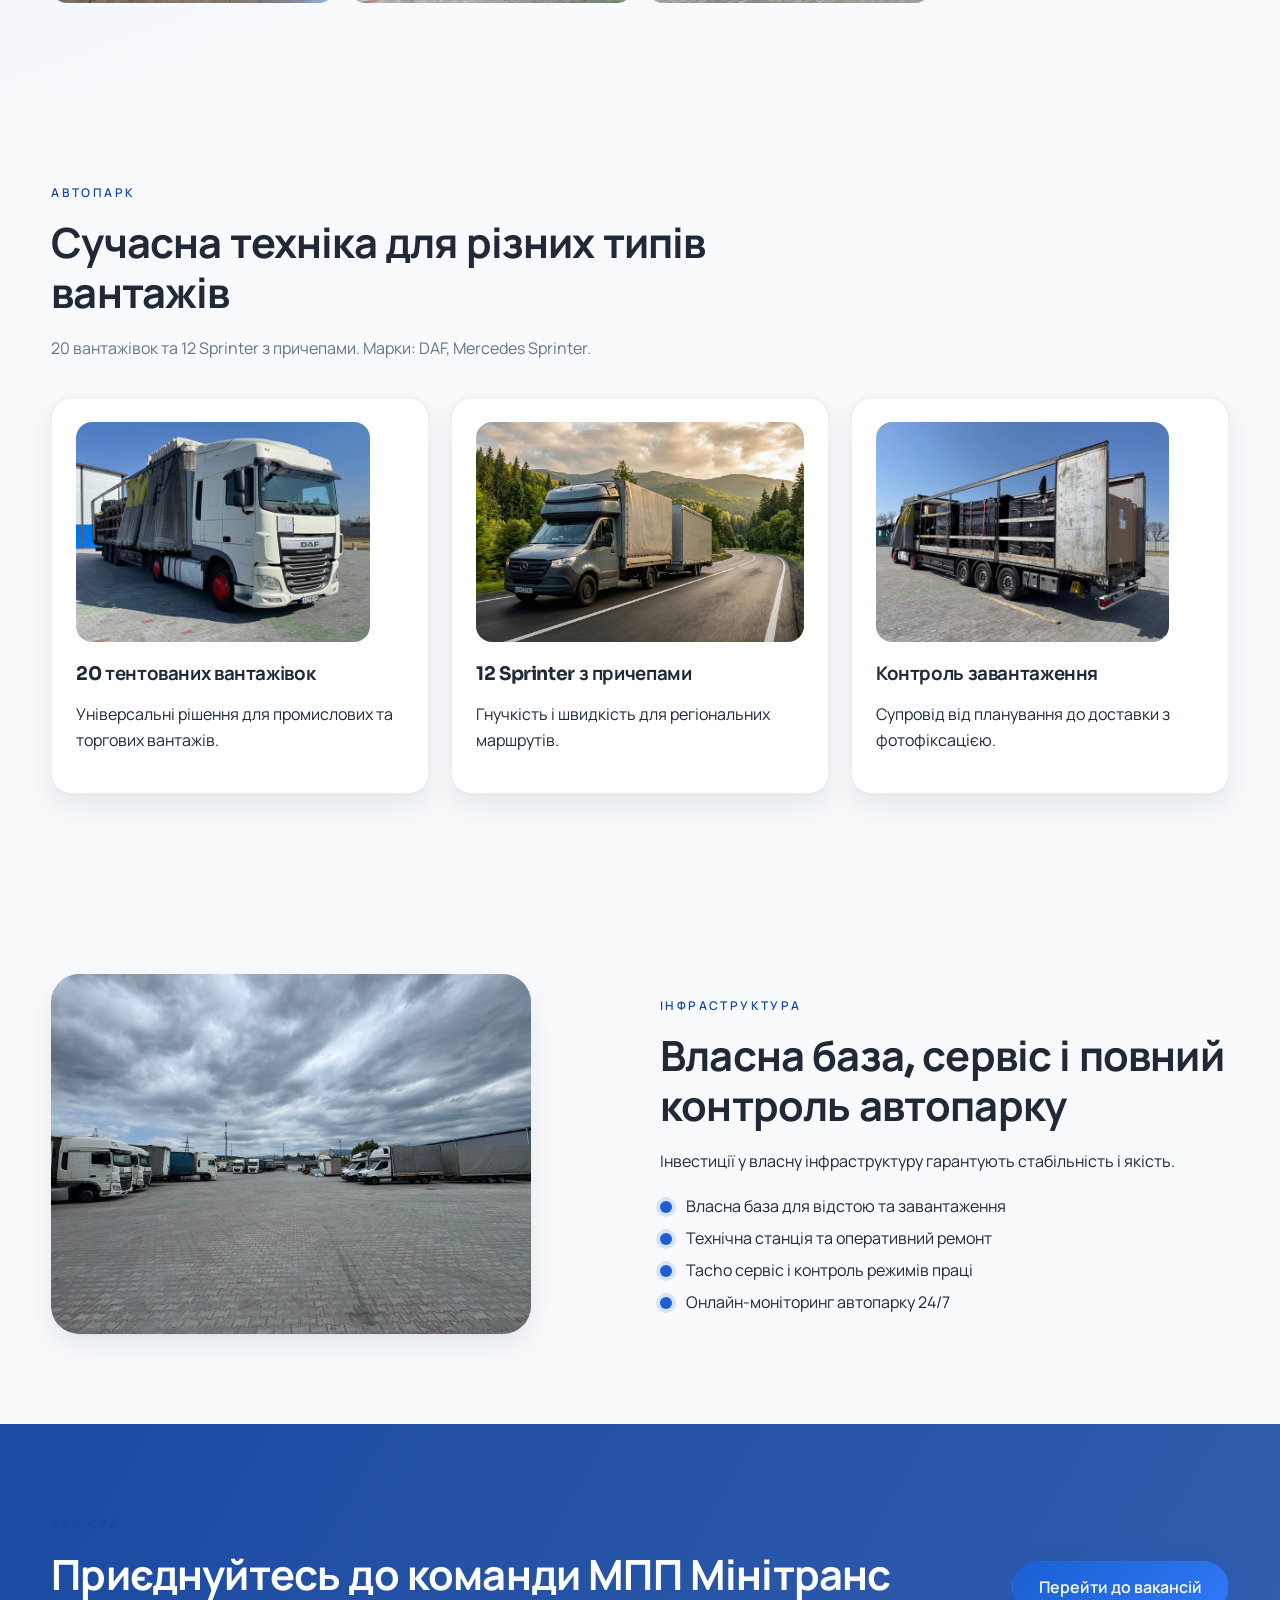
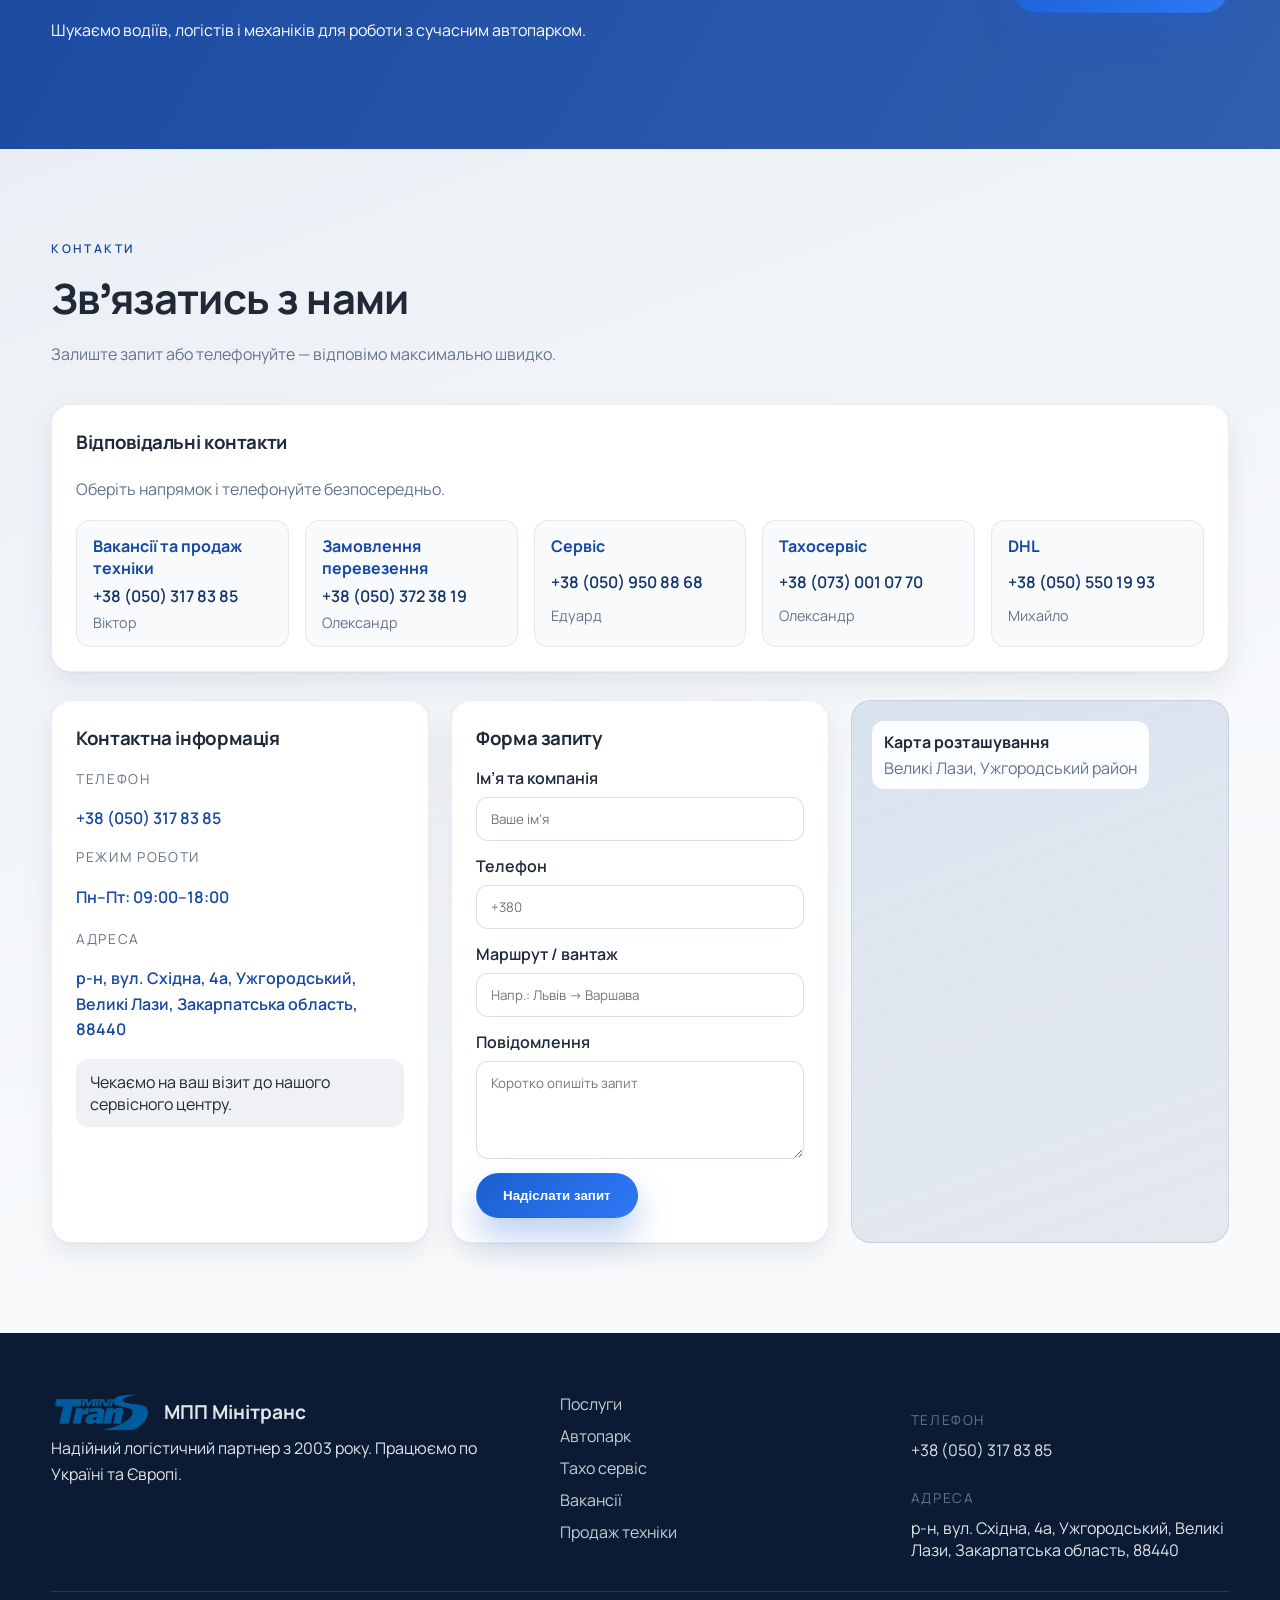
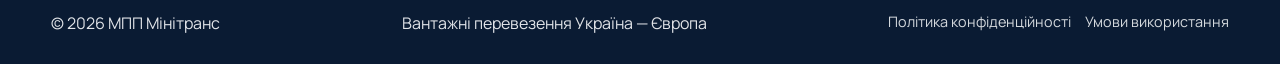
==== commit c5b8b143: "SEO: target "тахо", "тахо сервіс", "тахо Ужгород" on the booking page - booking.html: keyword-rich t" ====
--- a/index.html
+++ b/index.html
@@ -5,7 +5,7 @@
   <meta name="viewport" content="width=device-width, initial-scale=1" />
   <title>МПП Мінітранс — вантажні перевезення Ужгород | Україна — Європа</title>
   <meta name="description" content="МПП Мінітранс — вантажні перевезення Ужгород: міжнародні маршрути Україна — Європа, логістика та експедиція. Представництво DHL, сервіс TIR і тахографів, власний автопарк." />
-  <meta name="keywords" content="мінітранс, minitrans, вантажні перевезення Ужгород, міжнародні перевезення Україна Європа, логістика Ужгород, доставка вантажів Європа, логістичні послуги" />
+  <meta name="keywords" content="мінітранс, minitrans, вантажні перевезення Ужгород, тахо, тахо сервіс, тахо Ужгород, тахограф Ужгород, калібрування тахографа, міжнародні перевезення Україна Європа, логістика Ужгород, доставка вантажів Європа, логістичні послуги" />
   <link rel="canonical" href="https://minitrans.uz.ua/" />
   <meta property="og:title" content="МПП Мінітранс — вантажні перевезення Ужгород | Україна — Європа" />
   <meta property="og:description" content="Міжнародні перевезення, логістика та експедиція. Представництво DHL, сервіс TIR і тахографів, власний автопарк в Ужгороді." />
@@ -516,6 +516,7 @@
       <div class="footer-links">
         <a href="#services" data-i18n="footer.services">Послуги</a>
         <a href="#fleet" data-i18n="footer.fleet">Автопарк</a>
+        <a href="booking.html" data-i18n="footer.tacho">Тахо сервіс</a>
         <a href="vacancies.html" data-i18n="footer.vacancies">Вакансії</a>
         <a href="sales.html" data-i18n="footer.sales">Продаж техніки</a>
       </div>
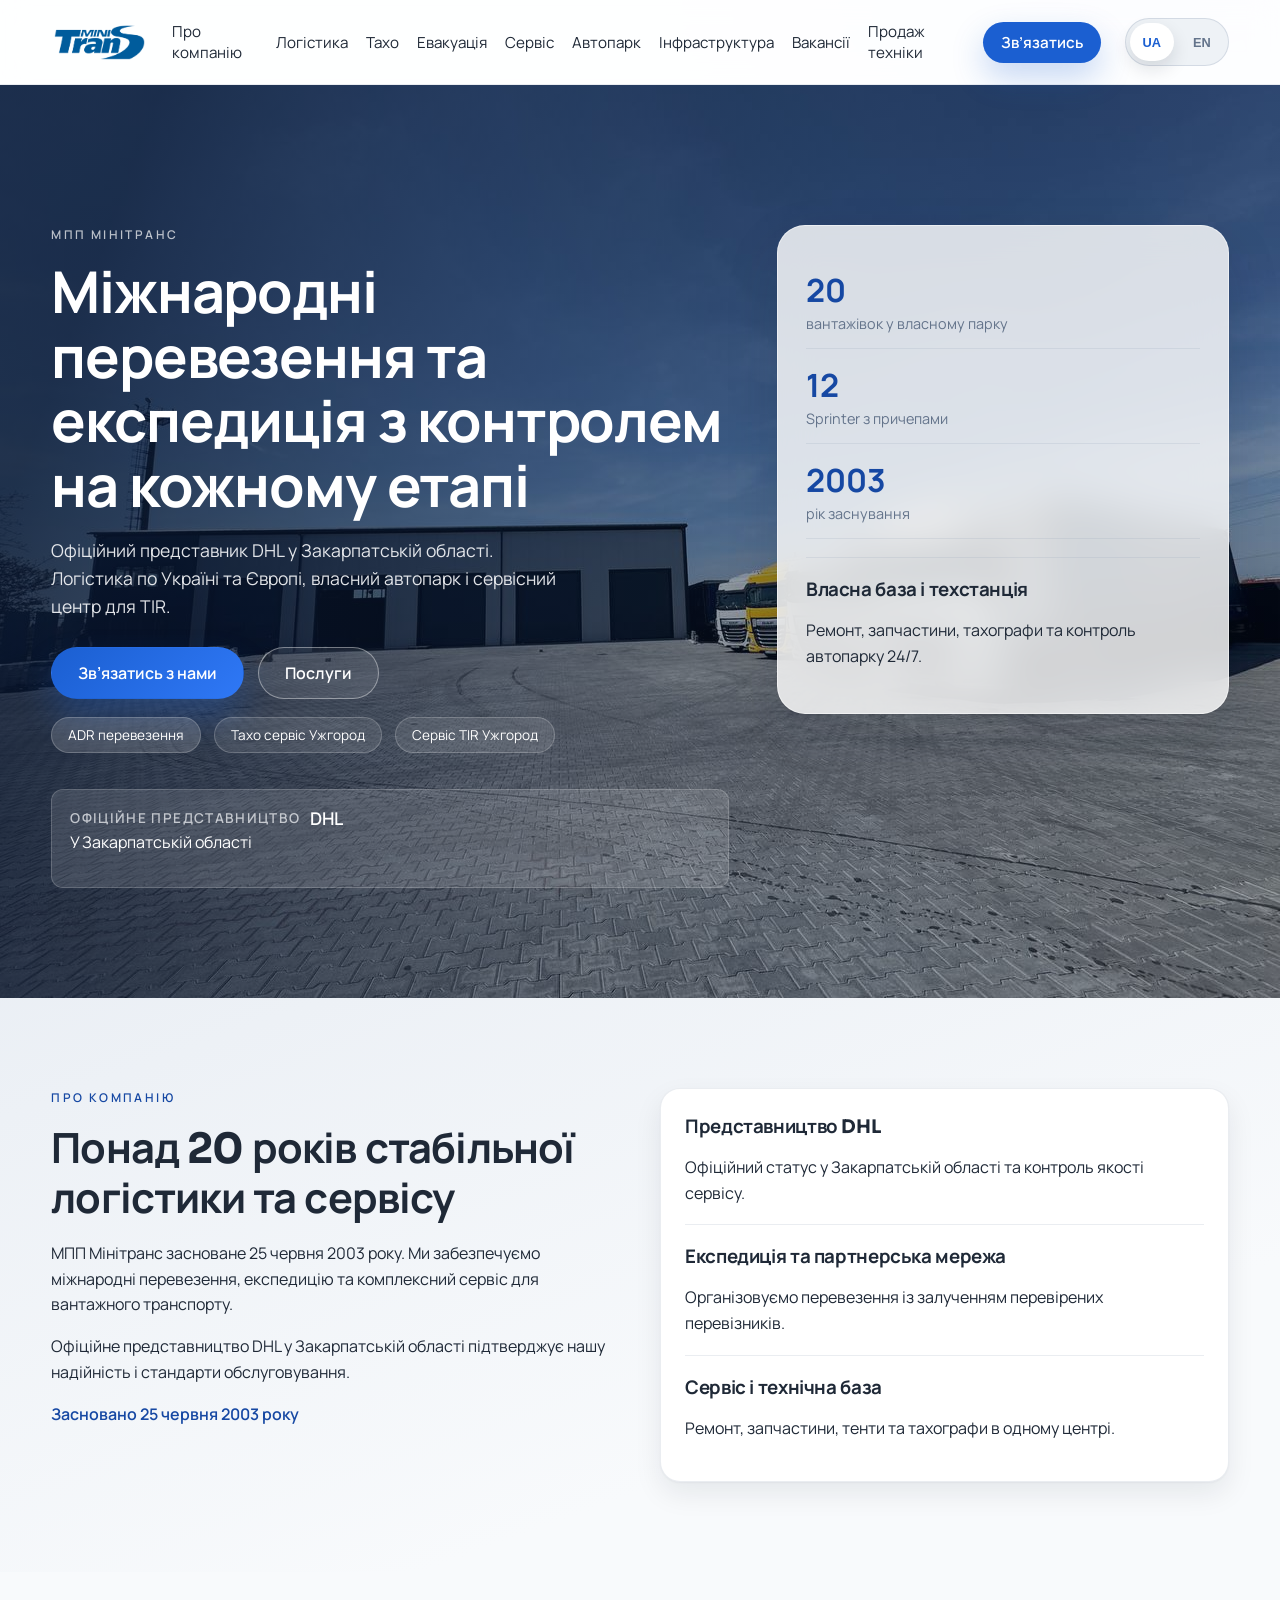
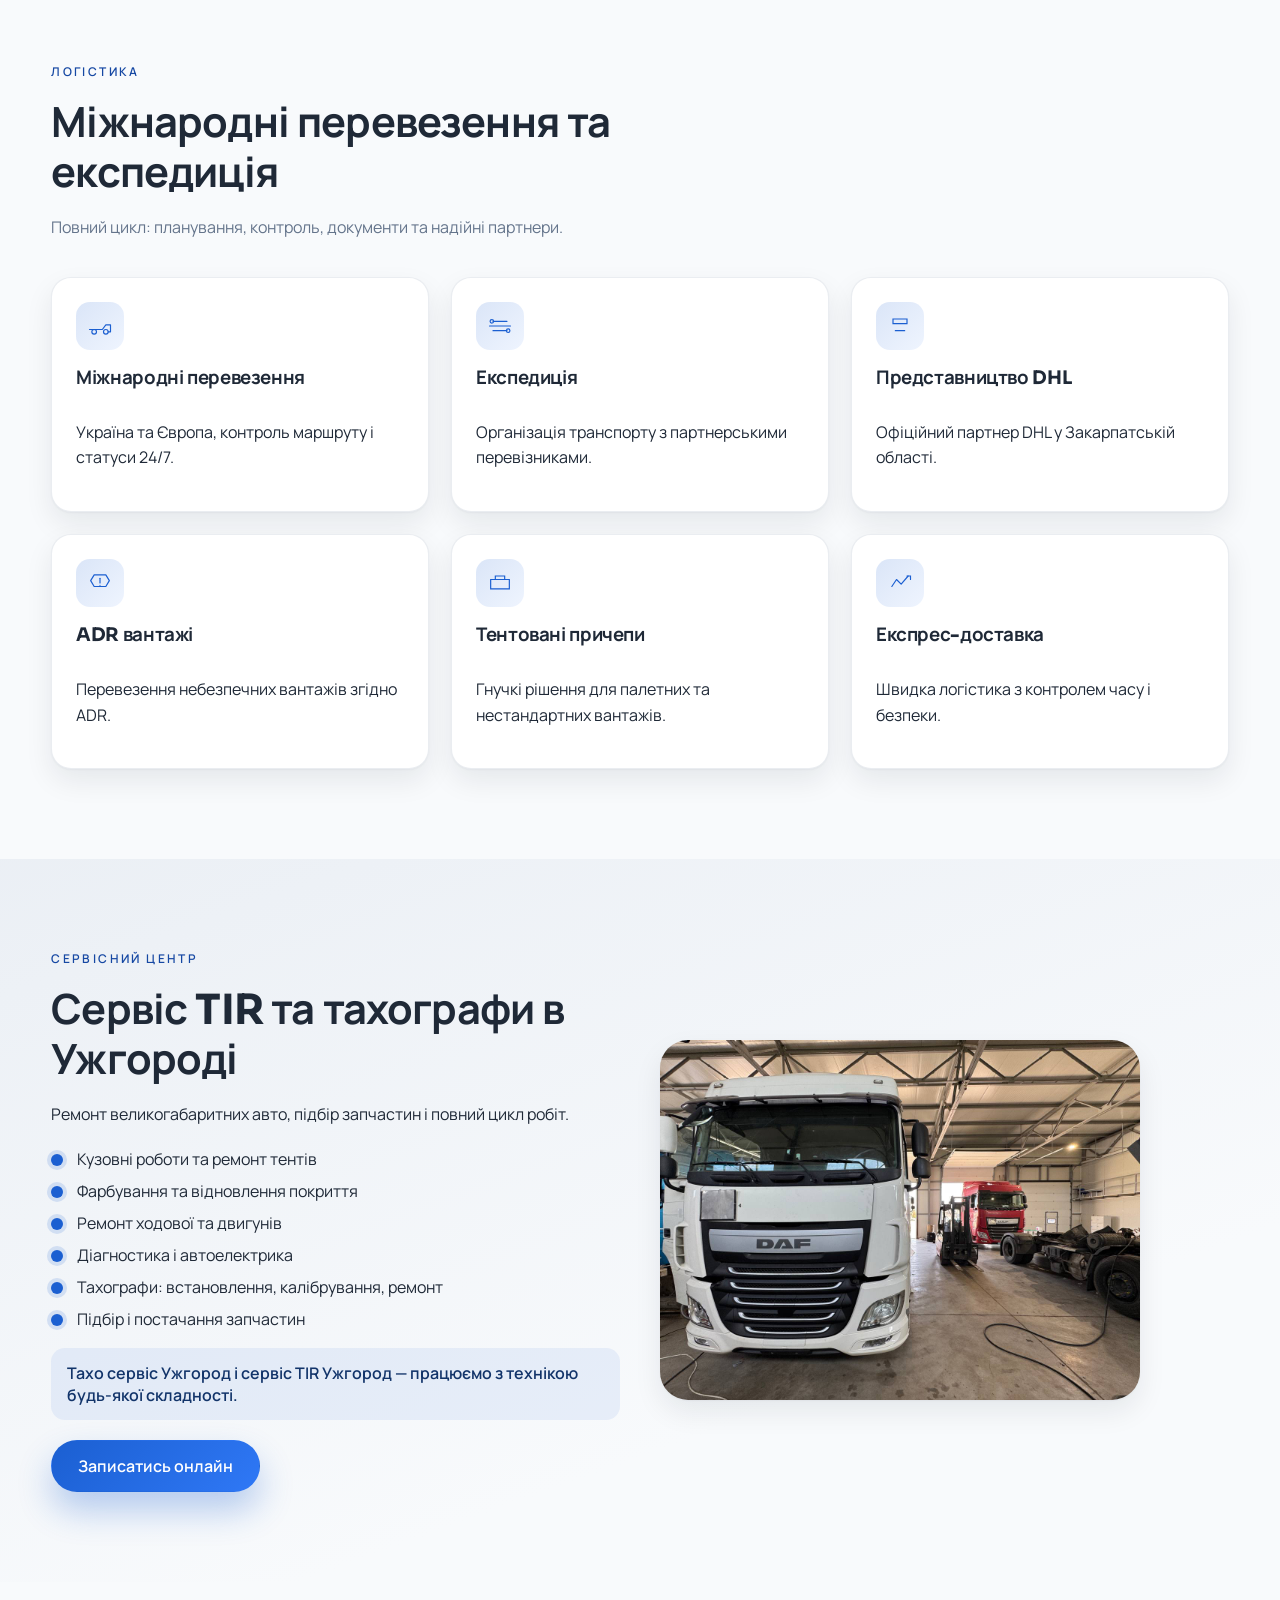
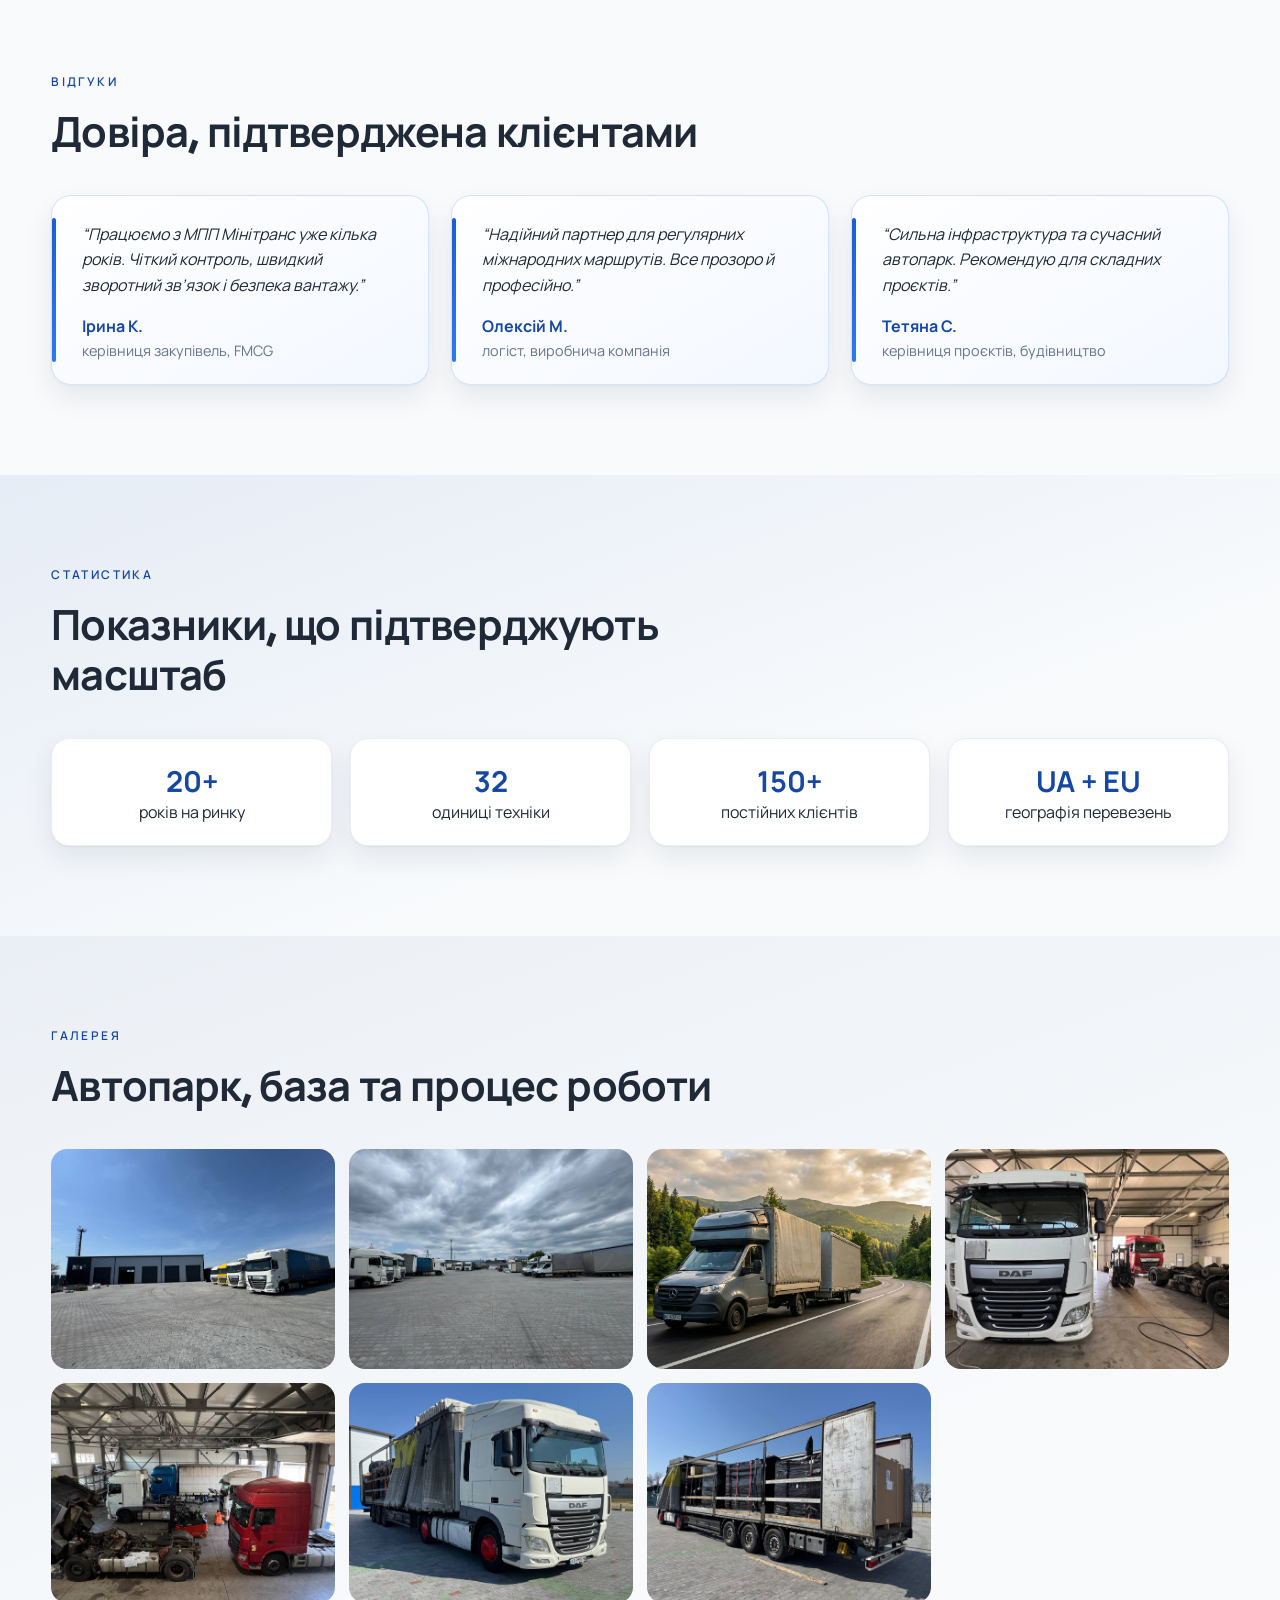
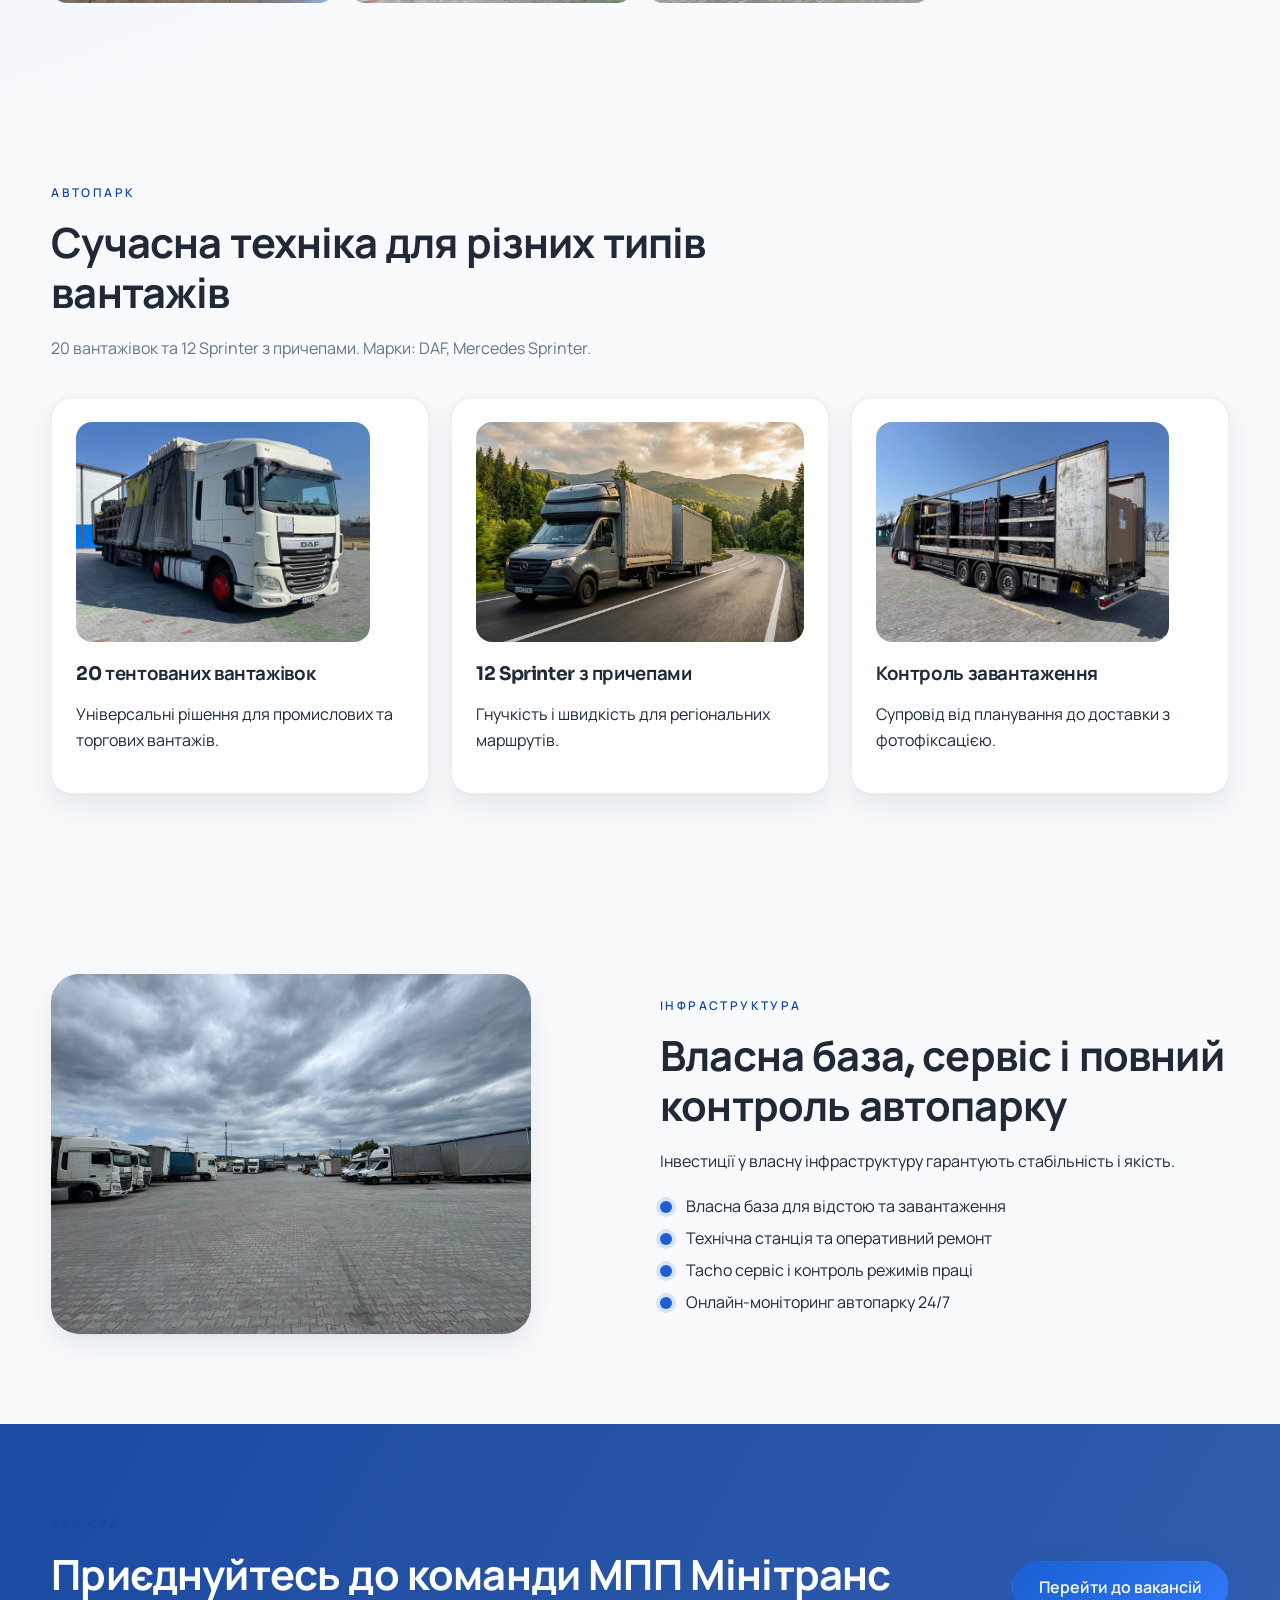
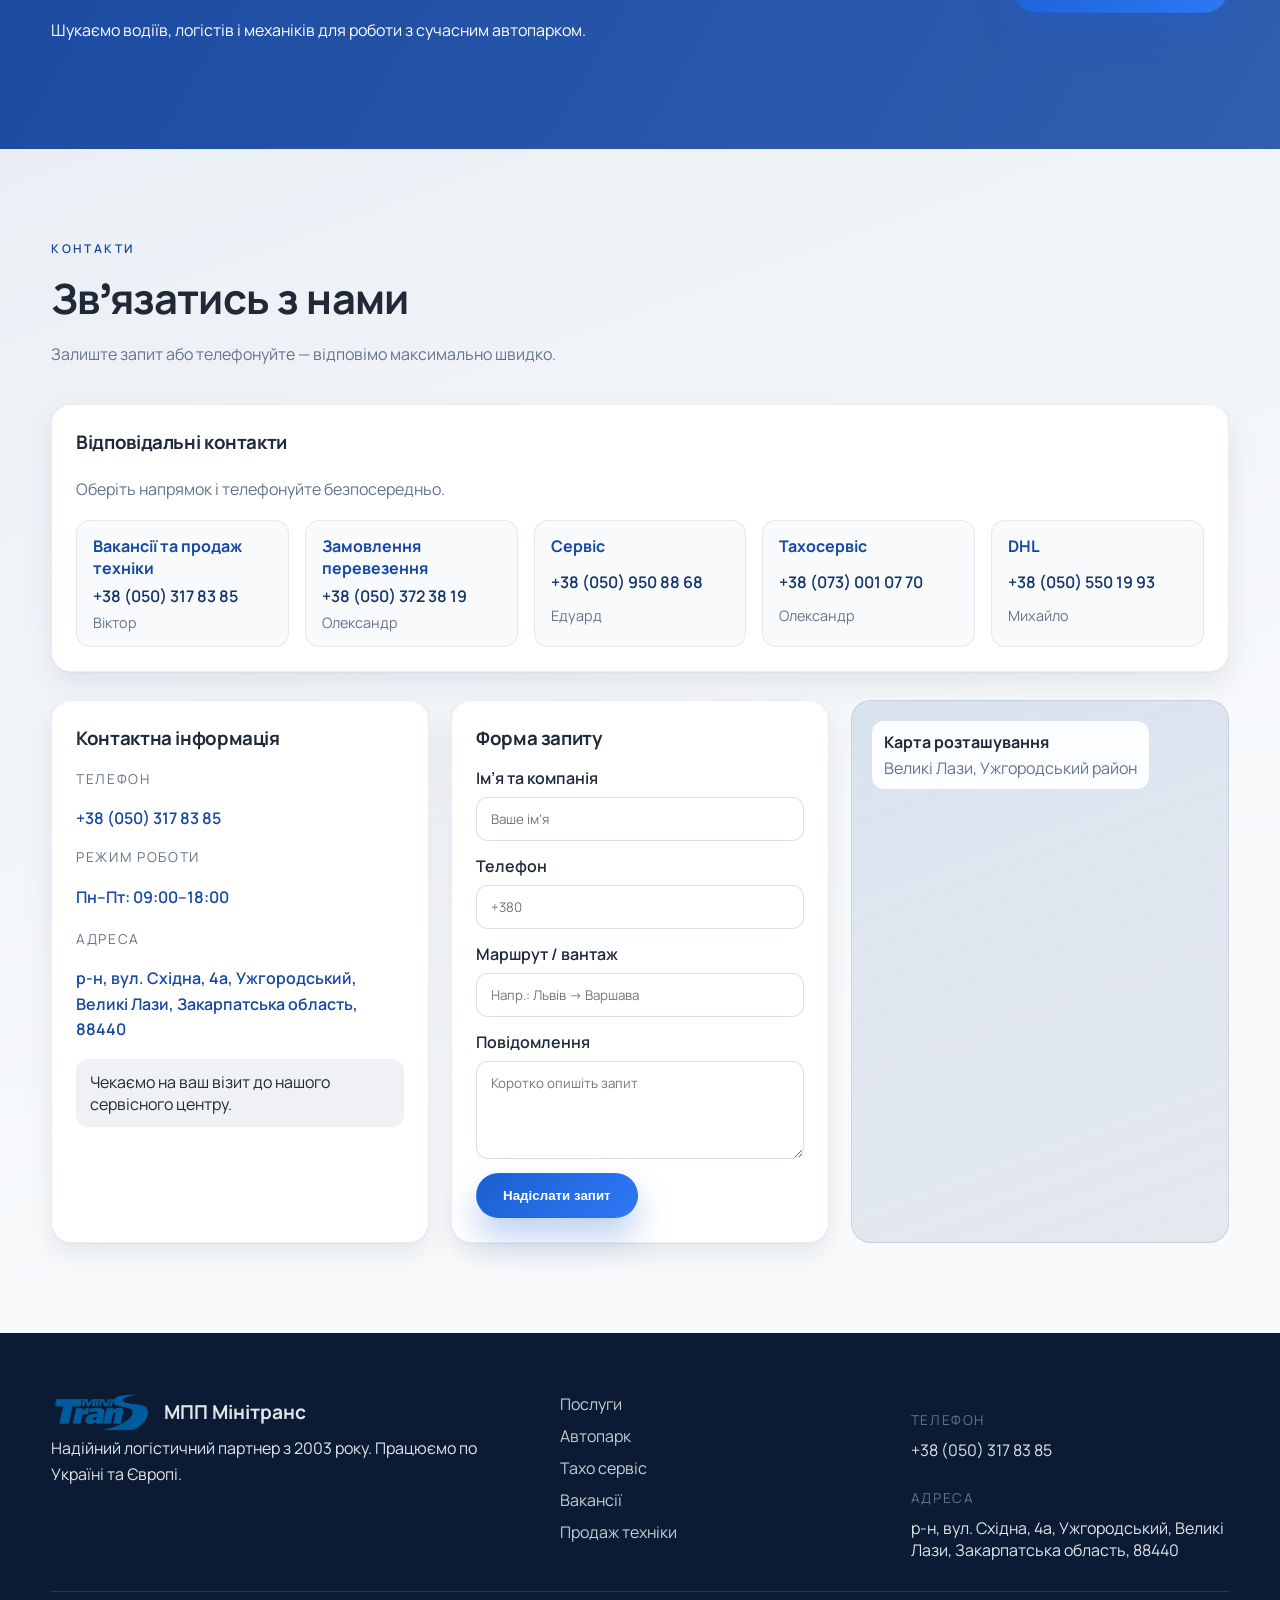
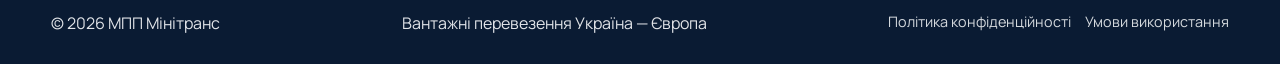
==== commit 1db7ffc8: "Add car-towing (евакуація авто) page with Eduard's contact - evacuation.html: hero, optimized photo " ====
--- a/index.html
+++ b/index.html
@@ -61,6 +61,7 @@
             <a href="#about" data-i18n="nav.about">Про компанію</a>
             <a href="#services" data-i18n="nav.services">Логістика</a>
             <a href="booking.html" data-i18n="nav.tacho">Тахо</a>
+            <a href="evacuation.html" data-i18n="nav.evacuation">Евакуація</a>
             <a href="#service-center" data-i18n="nav.serviceCenter">Сервіс</a>
             <a href="#fleet" data-i18n="nav.fleet">Автопарк</a>
             <a href="#infrastructure" data-i18n="nav.infrastructure">Інфраструктура</a>
--- a/styles.css
+++ b/styles.css
@@ -1106,6 +1106,123 @@
   color: var(--gray-700);
 }
 
+/* card shows only a 2-line teaser; full text lives on sale.html */
+.sale-desc--clamp {
+  display: -webkit-box;
+  -webkit-line-clamp: 2;
+  -webkit-box-orient: vertical;
+  overflow: hidden;
+}
+
+/* ---- sale detail page ---- */
+.sale-back {
+  display: inline-block;
+  margin-bottom: 22px;
+  font-weight: 600;
+  color: var(--blue-600);
+}
+
+.sale-back:hover {
+  color: var(--blue-700);
+}
+
+.sale-detail {
+  display: grid;
+  grid-template-columns: minmax(0, 1.15fr) minmax(0, 0.85fr);
+  gap: 32px;
+  align-items: start;
+}
+
+.sale-detail[hidden] {
+  display: none;
+}
+
+.sale-gallery-main {
+  position: relative;
+  border-radius: var(--radius-md);
+  overflow: hidden;
+  box-shadow: var(--shadow-card);
+}
+
+.sale-gallery-main img {
+  width: 100%;
+  height: 420px;
+  object-fit: cover;
+  display: block;
+}
+
+.sale-thumbs {
+  display: flex;
+  gap: 10px;
+  margin-top: 12px;
+  flex-wrap: wrap;
+}
+
+.sale-thumbs img {
+  width: 92px;
+  height: 68px;
+  object-fit: cover;
+  border-radius: 10px;
+  cursor: pointer;
+  border: 2px solid transparent;
+  transition: border-color 0.15s ease, transform 0.15s ease;
+}
+
+.sale-thumbs img:hover {
+  transform: translateY(-2px);
+}
+
+.sale-thumbs img.is-active {
+  border-color: var(--blue-600);
+}
+
+.sale-info h1 {
+  font-size: clamp(1.5rem, 3.4vw, 2.1rem);
+  margin-bottom: 10px;
+}
+
+.sale-detail-price {
+  font-family: "Sora", "Manrope", sans-serif;
+  font-size: 1.7rem;
+  font-weight: 700;
+  color: var(--blue-700);
+  margin: 14px 0;
+}
+
+.sale-detail-desc {
+  white-space: pre-wrap;
+  line-height: 1.65;
+  color: var(--gray-700);
+}
+
+.sale-detail-actions {
+  margin-top: 22px;
+  padding-top: 18px;
+  border-top: 1px solid rgba(148, 163, 184, 0.25);
+  display: grid;
+  gap: 8px;
+  justify-items: start;
+}
+
+.sale-contact-label {
+  font-size: 0.78rem;
+  font-weight: 700;
+  letter-spacing: 0.12em;
+  text-transform: uppercase;
+  color: var(--gray-500);
+}
+
+@media (max-width: 860px) {
+  .sale-detail {
+    grid-template-columns: 1fr;
+    gap: 22px;
+  }
+
+  .sale-gallery-main img {
+    height: 280px;
+  }
+}
+
 .sale-footer {
   margin-top: auto;
   padding-top: 14px;
@@ -1605,6 +1722,7 @@
   .site-nav.is-open .nav-links a:nth-child(7) { transition-delay: 0.29s; }
   .site-nav.is-open .nav-links a:nth-child(8) { transition-delay: 0.33s; }
   .site-nav.is-open .nav-links a:nth-child(9) { transition-delay: 0.37s; }
+  .site-nav.is-open .nav-links a:nth-child(10) { transition-delay: 0.41s; }
 
   .site-nav .nav-cta {
     width: 100%;
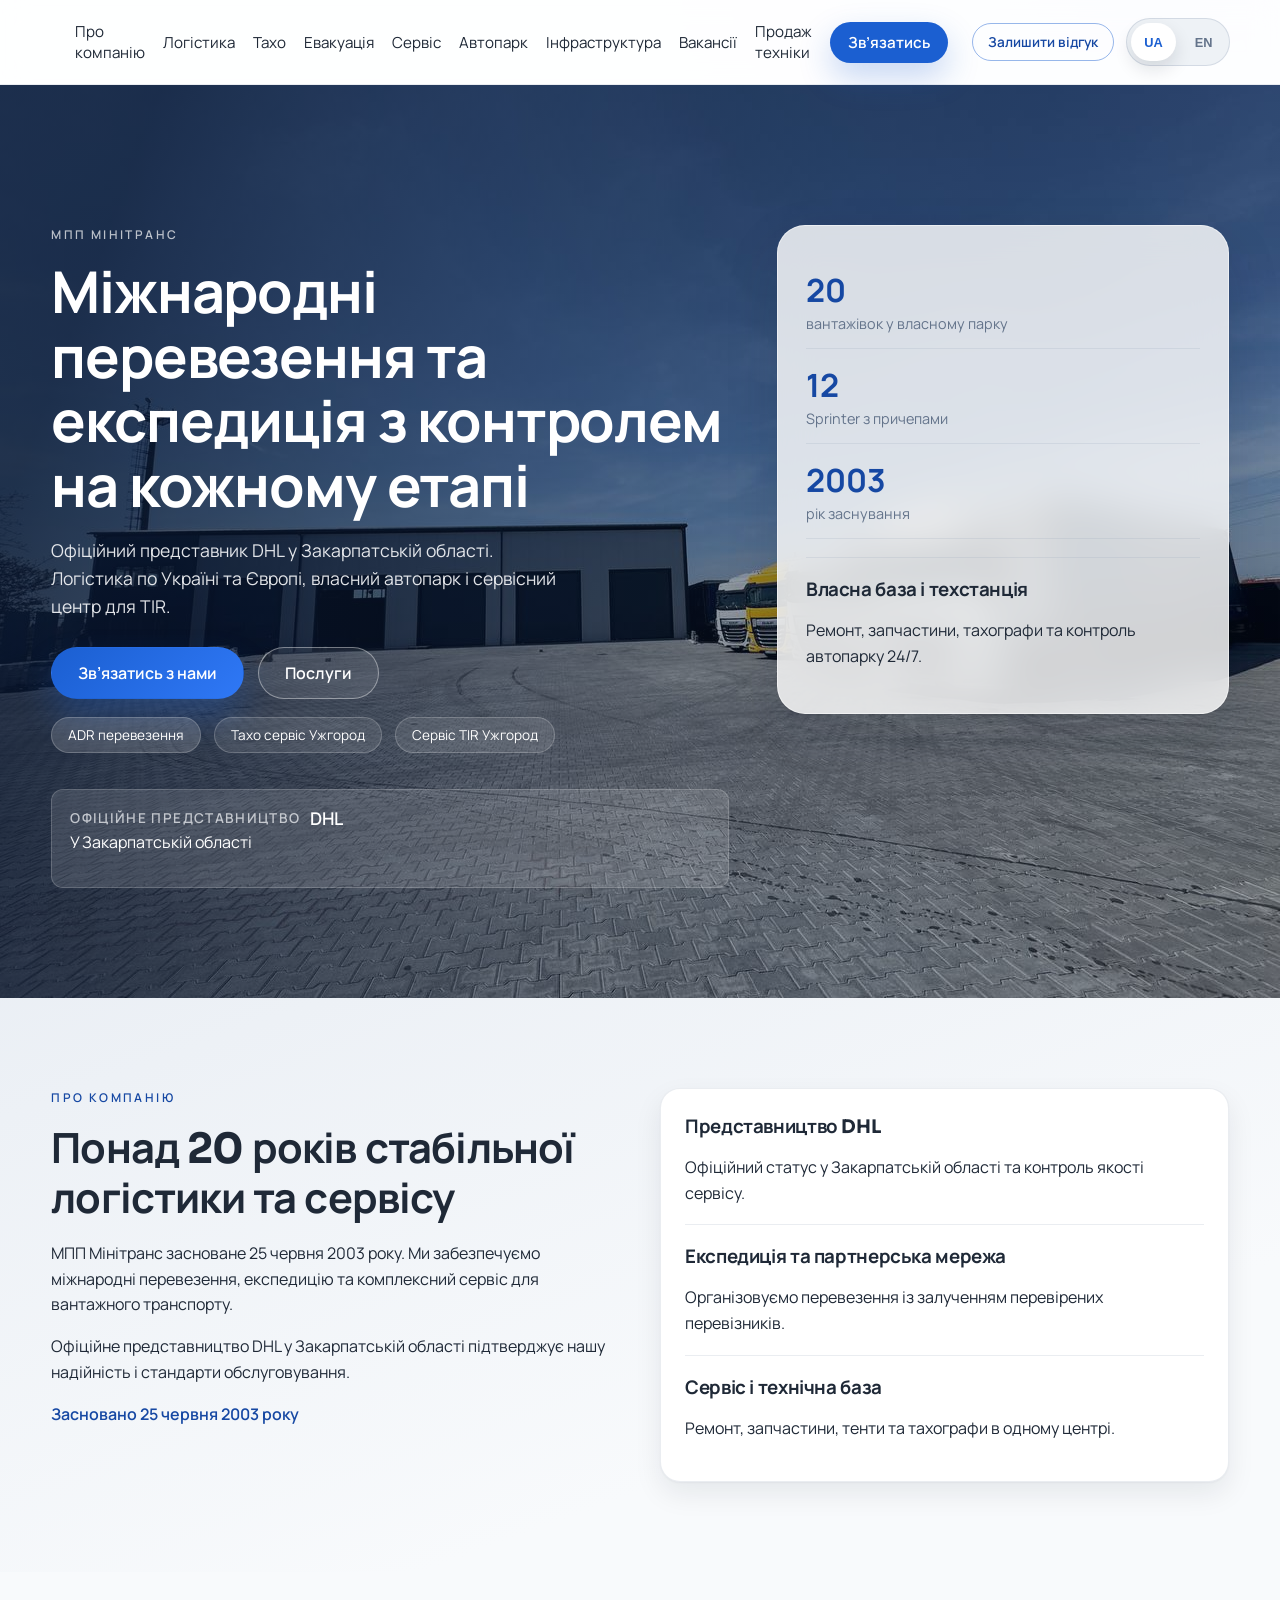
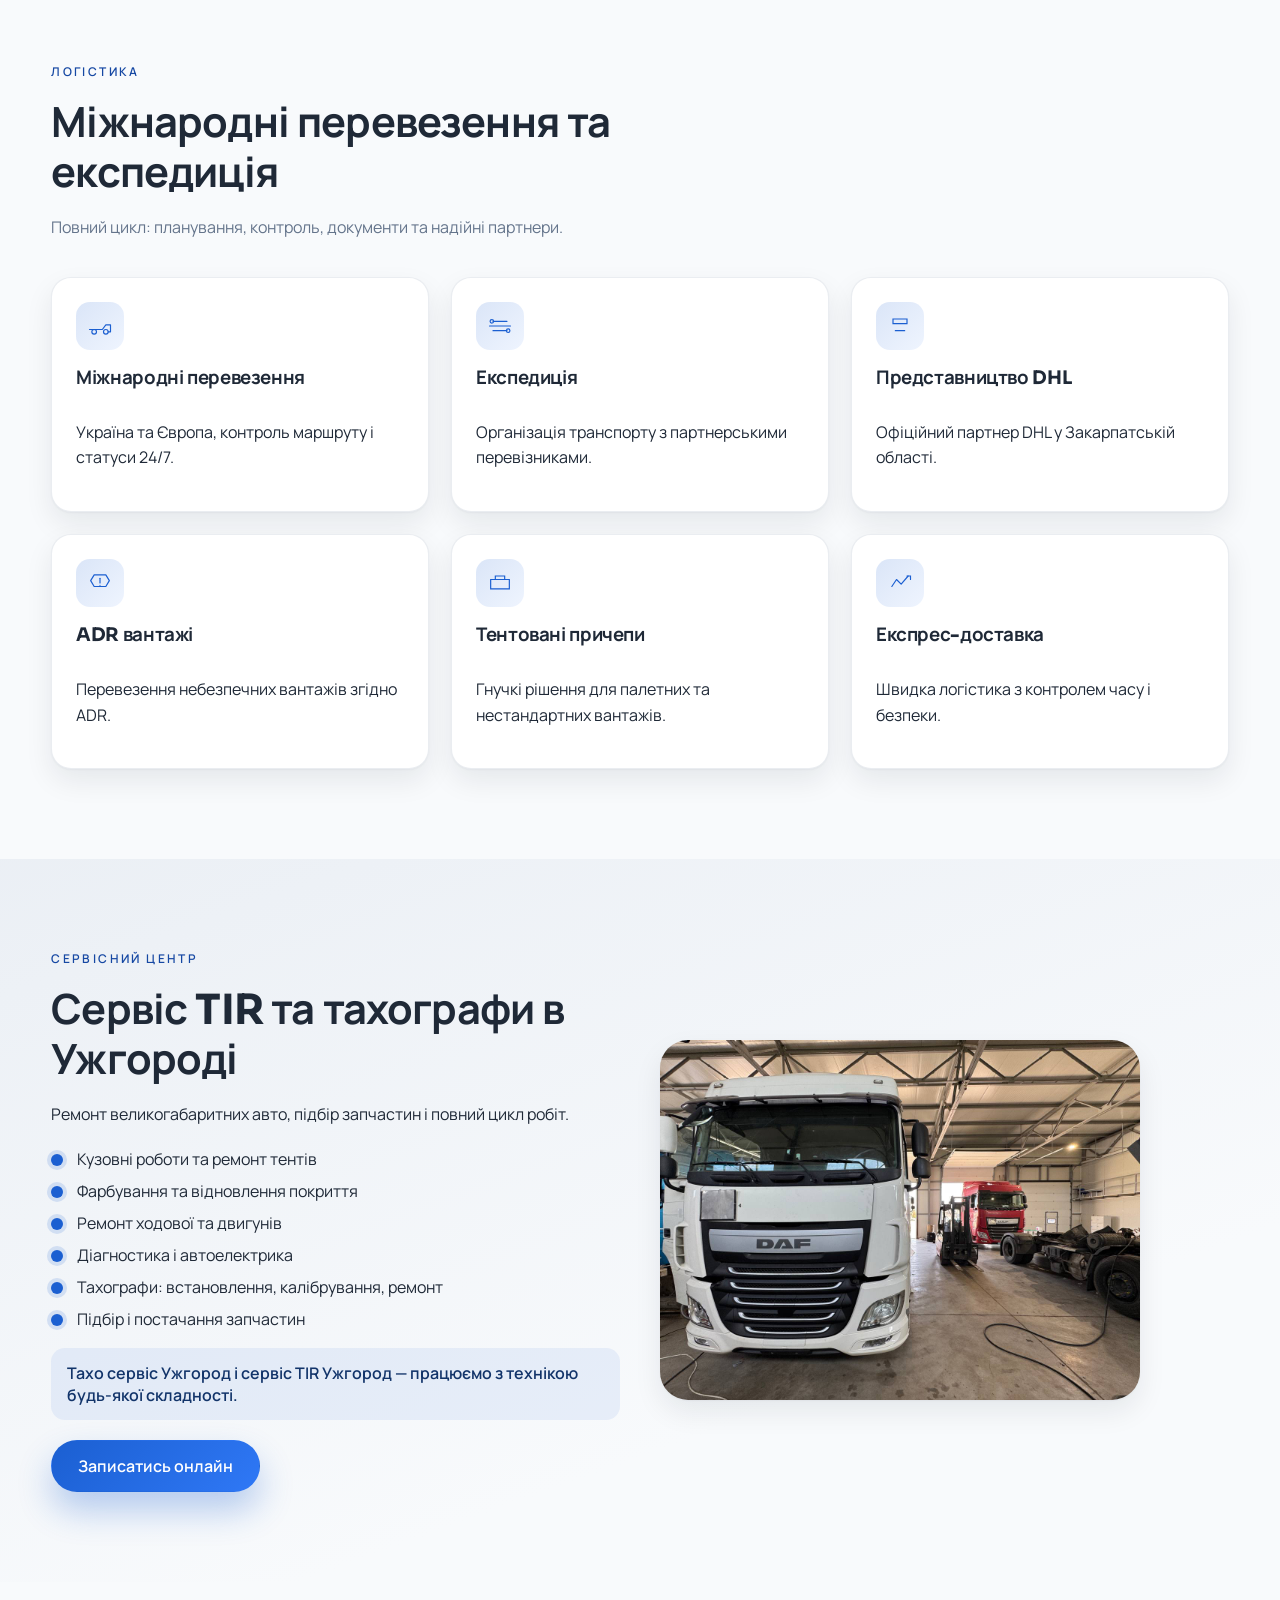
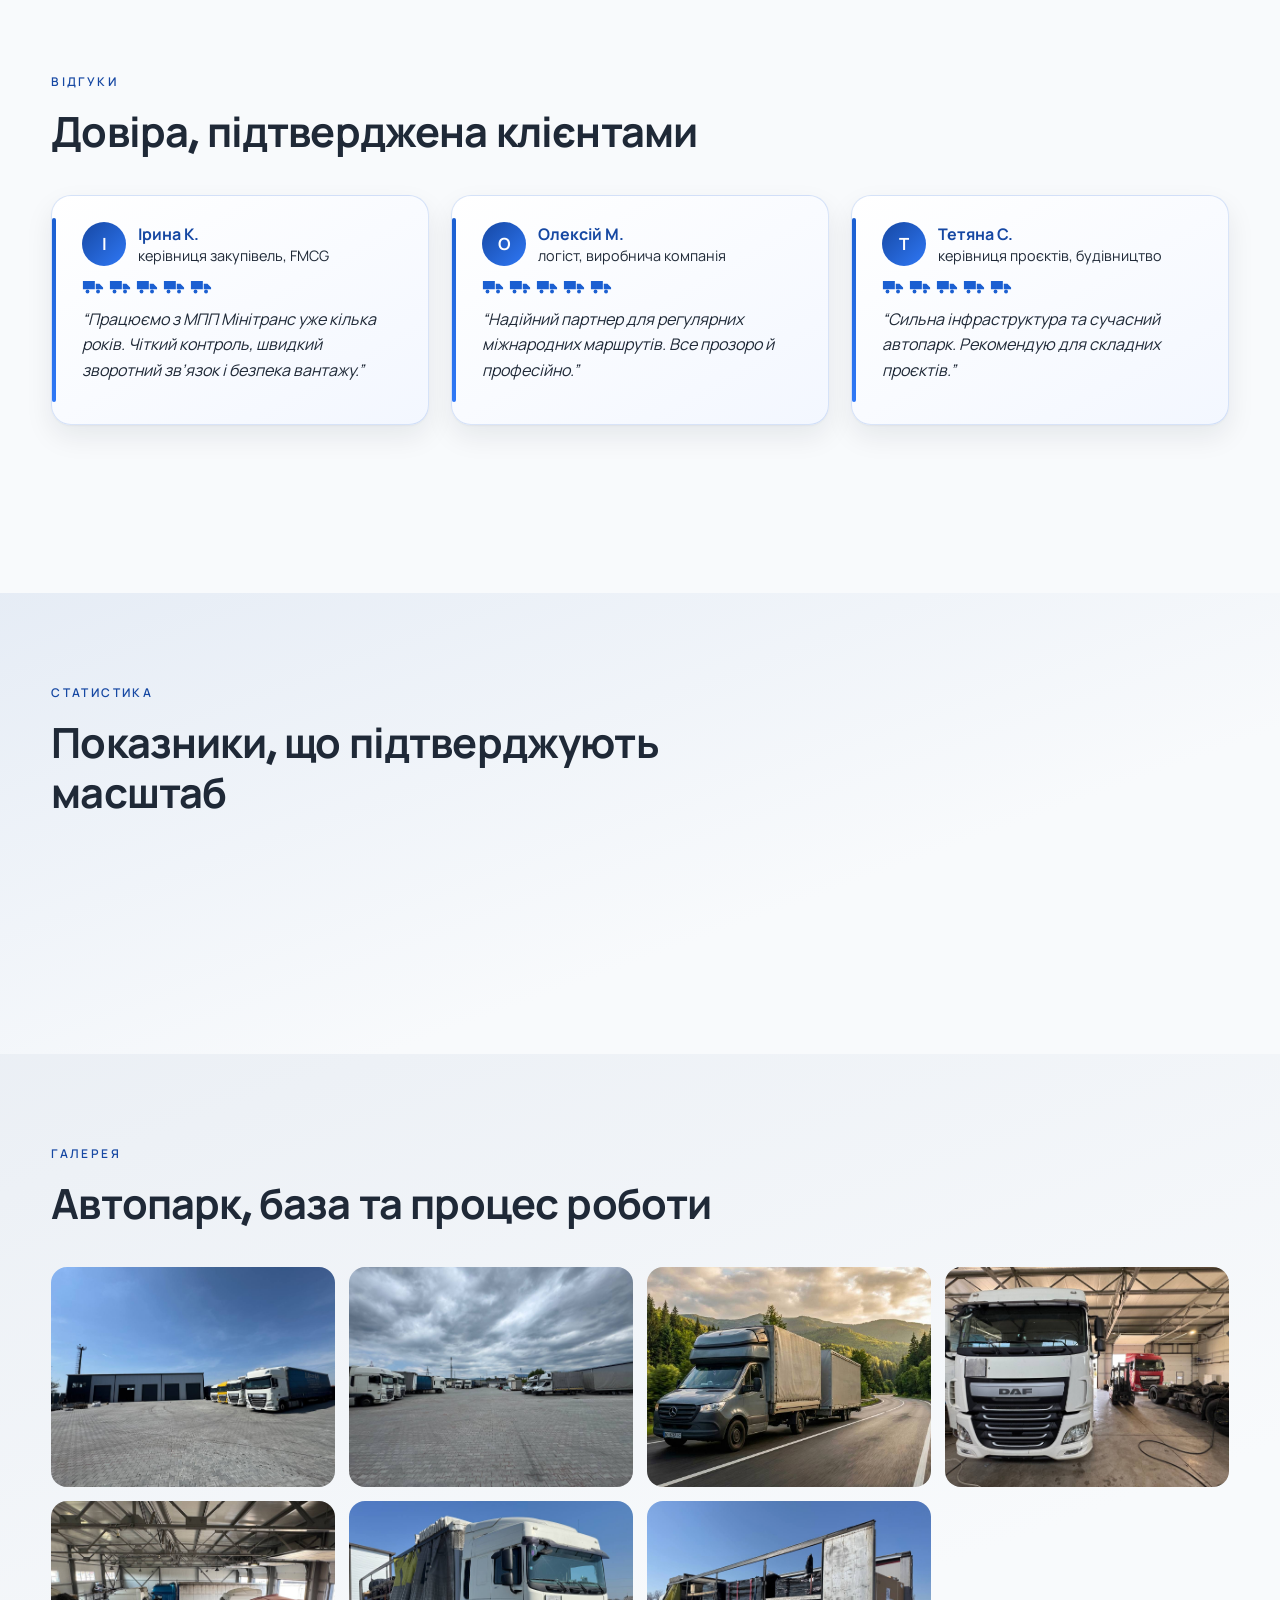
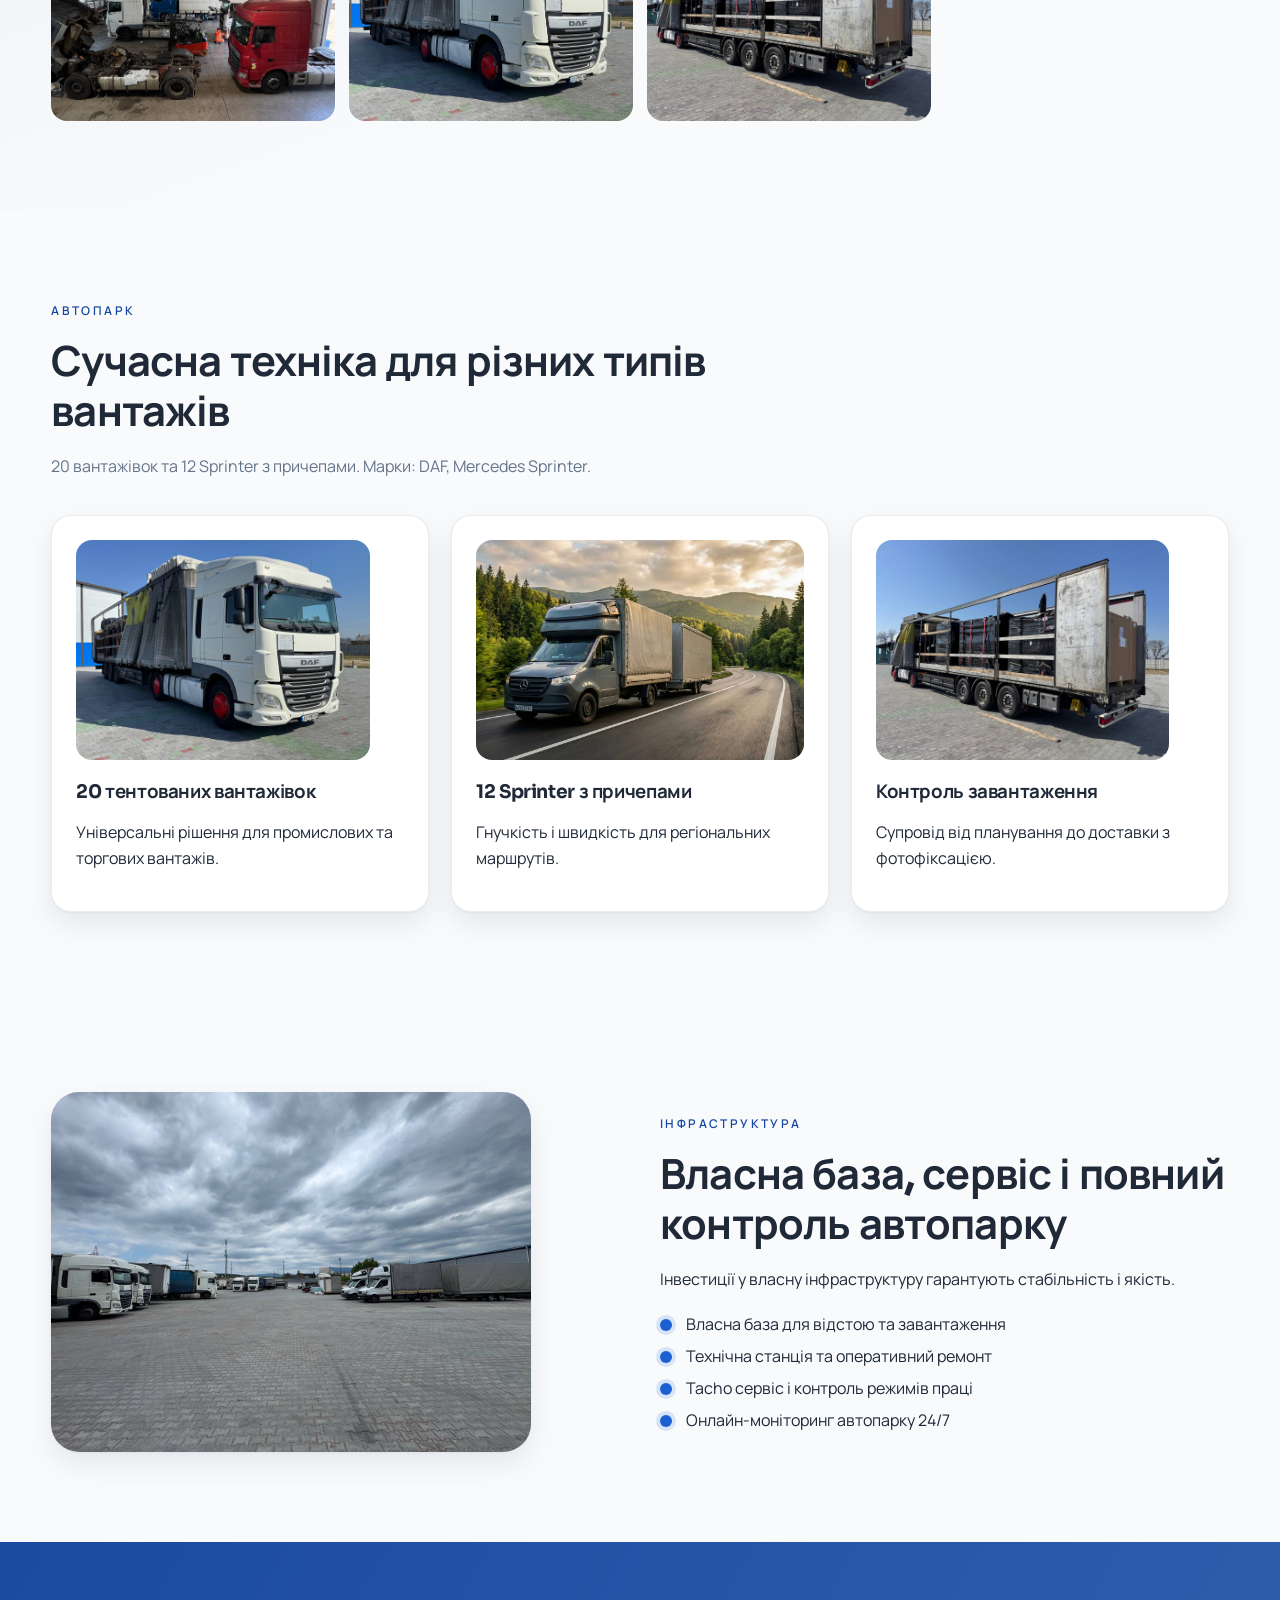
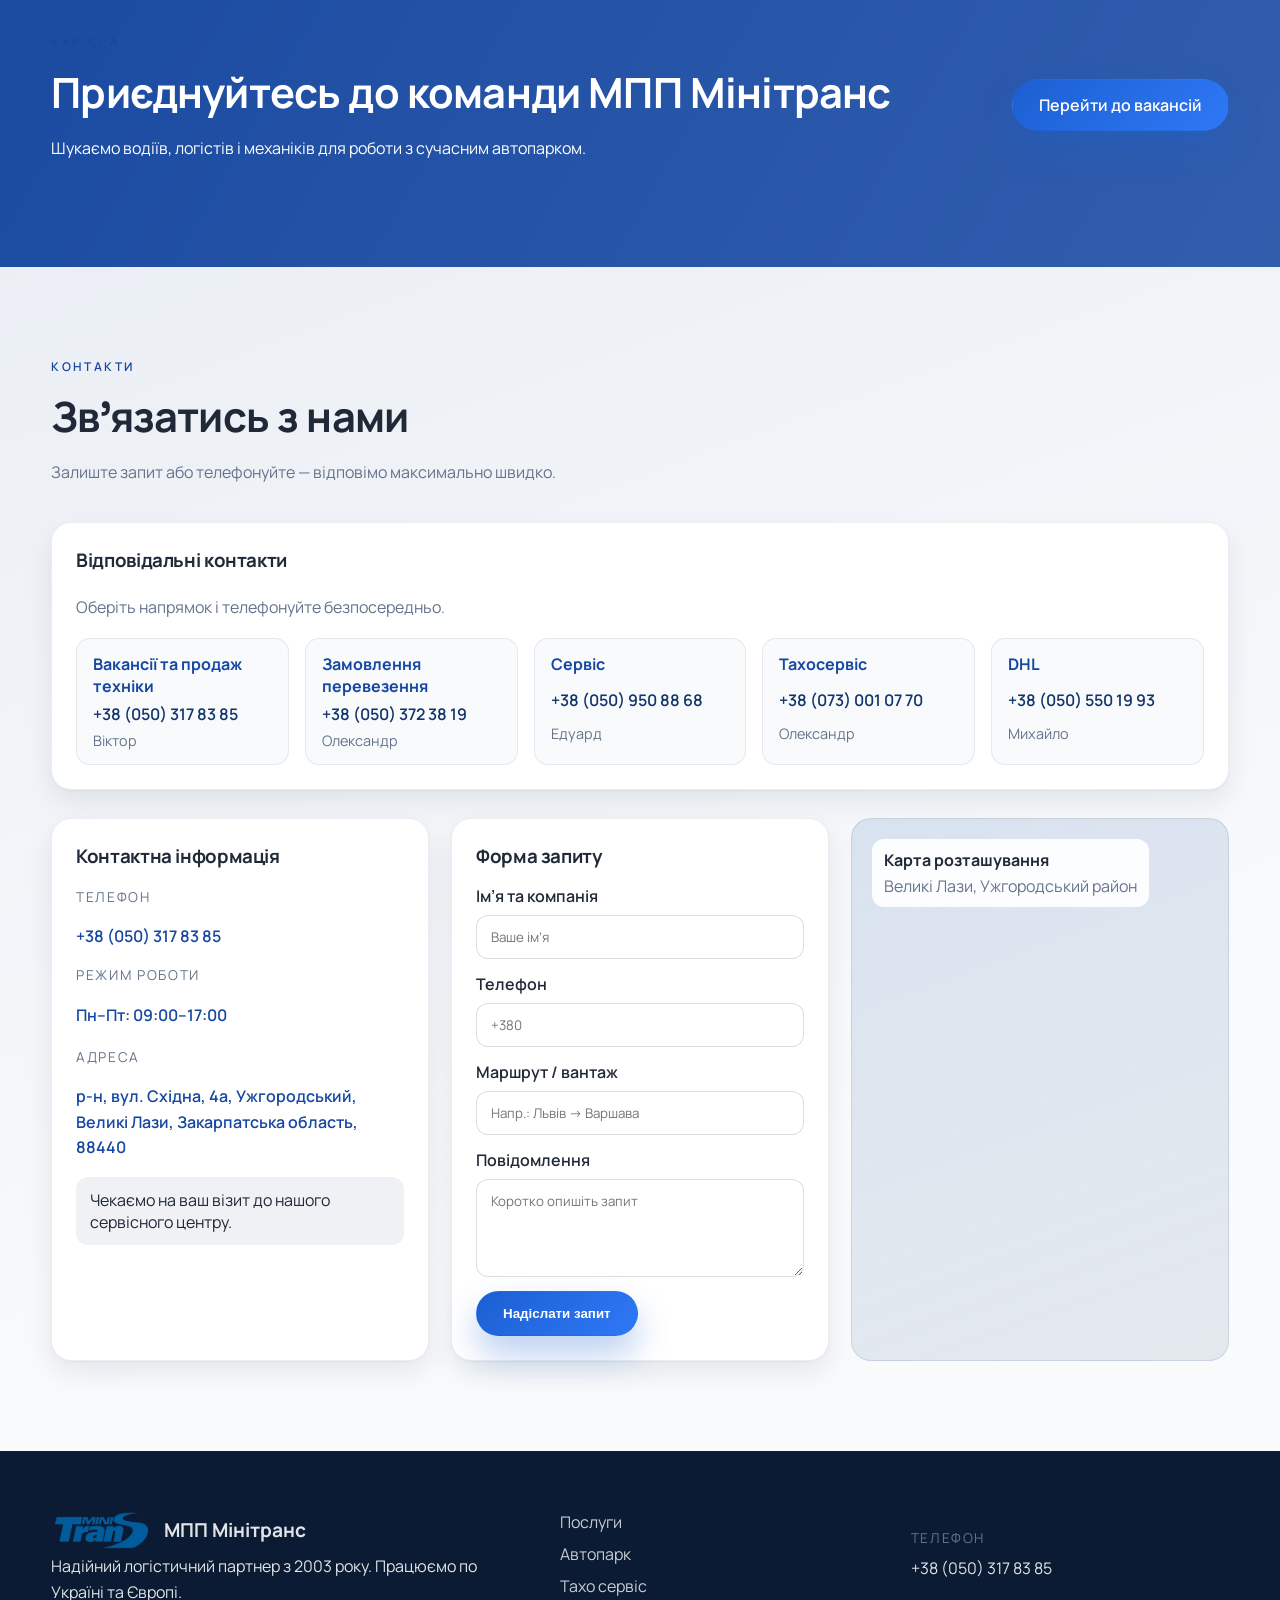
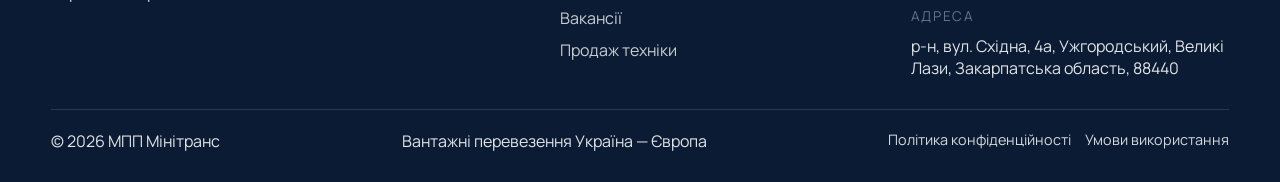
==== commit b64bdd37: "Hours 9-17 sitewide, header review button, truck-rated review cards - Contact hours everywhere: Mon-" ====
--- a/index.html
+++ b/index.html
@@ -51,6 +51,7 @@
       <nav class="site-nav" id="site-nav" aria-label="Навігація">
         <div class="nav-panel">
           <div class="nav-header">
+            <img class="nav-logo" src="assets/images/logo-white.png" alt="МПП Мінітранс" />
             <span class="nav-title" data-i18n="nav.title">Меню</span>
             <button class="nav-close" type="button" aria-label="Закрити меню" data-i18n-aria="nav.close">
               <span></span>
@@ -72,6 +73,7 @@
         </div>
       </nav>
       <div class="header-actions">
+        <a class="btn-review" href="https://www.google.com/maps/search/?api=1&query=%D0%9C%D0%9F%D0%9F%20%D0%9C%D1%96%D0%BD%D1%96%D1%82%D1%80%D0%B0%D0%BD%D1%81%2C%20%D0%B2%D1%83%D0%BB.%20%D0%A1%D1%85%D1%96%D0%B4%D0%BD%D0%B0%204%D0%B0%2C%20%D0%92%D0%B5%D0%BB%D0%B8%D0%BA%D1%96%20%D0%9B%D0%B0%D0%B7%D0%B8" target="_blank" rel="noopener" data-i18n="nav.review">Залишити відгук</a>
         <div class="lang-toggle" role="group" aria-label="Мова" data-i18n-aria="lang.aria">
           <button class="lang-btn is-active" type="button" data-lang="uk">UA</button>
           <button class="lang-btn" type="button" data-lang="en">EN</button>
@@ -277,26 +279,59 @@
         </div>
         <div class="grid grid-3">
           <article class="card testimonial-card" data-reveal>
+            <div class="review-head">
+              <span class="review-avatar">І</span>
+              <div class="review-id">
+                <span class="quote-name" data-i18n="testimonials.q1name">Ірина К.</span>
+                <span class="quote-role" data-i18n="testimonials.q1role">керівниця закупівель, FMCG</span>
+              </div>
+            </div>
+            <div class="truck-rating" role="img" aria-label="Оцінка: 5 з 5">
+              <svg class="truck" viewBox="0 0 24 18" aria-hidden="true"><path d="M1 3h13v9H1zM15 6h4l4 4v2h-8z"/><circle cx="6" cy="14.5" r="2.1"/><circle cx="17.5" cy="14.5" r="2.1"/></svg>
+              <svg class="truck" viewBox="0 0 24 18" aria-hidden="true"><path d="M1 3h13v9H1zM15 6h4l4 4v2h-8z"/><circle cx="6" cy="14.5" r="2.1"/><circle cx="17.5" cy="14.5" r="2.1"/></svg>
+              <svg class="truck" viewBox="0 0 24 18" aria-hidden="true"><path d="M1 3h13v9H1zM15 6h4l4 4v2h-8z"/><circle cx="6" cy="14.5" r="2.1"/><circle cx="17.5" cy="14.5" r="2.1"/></svg>
+              <svg class="truck" viewBox="0 0 24 18" aria-hidden="true"><path d="M1 3h13v9H1zM15 6h4l4 4v2h-8z"/><circle cx="6" cy="14.5" r="2.1"/><circle cx="17.5" cy="14.5" r="2.1"/></svg>
+              <svg class="truck" viewBox="0 0 24 18" aria-hidden="true"><path d="M1 3h13v9H1zM15 6h4l4 4v2h-8z"/><circle cx="6" cy="14.5" r="2.1"/><circle cx="17.5" cy="14.5" r="2.1"/></svg>
+            </div>
             <p class="quote" data-i18n="testimonials.q1">“Працюємо з МПП Мінітранс уже кілька років. Чіткий контроль, швидкий зворотний зв’язок і безпека вантажу.”</p>
-            <div class="quote-meta">
-              <span class="quote-name" data-i18n="testimonials.q1name">Ірина К.</span>
-              <span class="quote-role" data-i18n="testimonials.q1role">керівниця закупівель, FMCG</span>
-            </div>
           </article>
           <article class="card testimonial-card" data-reveal>
+            <div class="review-head">
+              <span class="review-avatar">О</span>
+              <div class="review-id">
+                <span class="quote-name" data-i18n="testimonials.q2name">Олексій М.</span>
+                <span class="quote-role" data-i18n="testimonials.q2role">логіст, виробнича компанія</span>
+              </div>
+            </div>
+            <div class="truck-rating" role="img" aria-label="Оцінка: 5 з 5">
+              <svg class="truck" viewBox="0 0 24 18" aria-hidden="true"><path d="M1 3h13v9H1zM15 6h4l4 4v2h-8z"/><circle cx="6" cy="14.5" r="2.1"/><circle cx="17.5" cy="14.5" r="2.1"/></svg>
+              <svg class="truck" viewBox="0 0 24 18" aria-hidden="true"><path d="M1 3h13v9H1zM15 6h4l4 4v2h-8z"/><circle cx="6" cy="14.5" r="2.1"/><circle cx="17.5" cy="14.5" r="2.1"/></svg>
+              <svg class="truck" viewBox="0 0 24 18" aria-hidden="true"><path d="M1 3h13v9H1zM15 6h4l4 4v2h-8z"/><circle cx="6" cy="14.5" r="2.1"/><circle cx="17.5" cy="14.5" r="2.1"/></svg>
+              <svg class="truck" viewBox="0 0 24 18" aria-hidden="true"><path d="M1 3h13v9H1zM15 6h4l4 4v2h-8z"/><circle cx="6" cy="14.5" r="2.1"/><circle cx="17.5" cy="14.5" r="2.1"/></svg>
+              <svg class="truck" viewBox="0 0 24 18" aria-hidden="true"><path d="M1 3h13v9H1zM15 6h4l4 4v2h-8z"/><circle cx="6" cy="14.5" r="2.1"/><circle cx="17.5" cy="14.5" r="2.1"/></svg>
+            </div>
             <p class="quote" data-i18n="testimonials.q2">“Надійний партнер для регулярних міжнародних маршрутів. Все прозоро й професійно.”</p>
-            <div class="quote-meta">
-              <span class="quote-name" data-i18n="testimonials.q2name">Олексій М.</span>
-              <span class="quote-role" data-i18n="testimonials.q2role">логіст, виробнича компанія</span>
-            </div>
           </article>
           <article class="card testimonial-card" data-reveal>
+            <div class="review-head">
+              <span class="review-avatar">Т</span>
+              <div class="review-id">
+                <span class="quote-name" data-i18n="testimonials.q3name">Тетяна С.</span>
+                <span class="quote-role" data-i18n="testimonials.q3role">керівниця проєктів, будівництво</span>
+              </div>
+            </div>
+            <div class="truck-rating" role="img" aria-label="Оцінка: 5 з 5">
+              <svg class="truck" viewBox="0 0 24 18" aria-hidden="true"><path d="M1 3h13v9H1zM15 6h4l4 4v2h-8z"/><circle cx="6" cy="14.5" r="2.1"/><circle cx="17.5" cy="14.5" r="2.1"/></svg>
+              <svg class="truck" viewBox="0 0 24 18" aria-hidden="true"><path d="M1 3h13v9H1zM15 6h4l4 4v2h-8z"/><circle cx="6" cy="14.5" r="2.1"/><circle cx="17.5" cy="14.5" r="2.1"/></svg>
+              <svg class="truck" viewBox="0 0 24 18" aria-hidden="true"><path d="M1 3h13v9H1zM15 6h4l4 4v2h-8z"/><circle cx="6" cy="14.5" r="2.1"/><circle cx="17.5" cy="14.5" r="2.1"/></svg>
+              <svg class="truck" viewBox="0 0 24 18" aria-hidden="true"><path d="M1 3h13v9H1zM15 6h4l4 4v2h-8z"/><circle cx="6" cy="14.5" r="2.1"/><circle cx="17.5" cy="14.5" r="2.1"/></svg>
+              <svg class="truck" viewBox="0 0 24 18" aria-hidden="true"><path d="M1 3h13v9H1zM15 6h4l4 4v2h-8z"/><circle cx="6" cy="14.5" r="2.1"/><circle cx="17.5" cy="14.5" r="2.1"/></svg>
+            </div>
             <p class="quote" data-i18n="testimonials.q3">“Сильна інфраструктура та сучасний автопарк. Рекомендую для складних проєктів.”</p>
-            <div class="quote-meta">
-              <span class="quote-name" data-i18n="testimonials.q3name">Тетяна С.</span>
-              <span class="quote-role" data-i18n="testimonials.q3role">керівниця проєктів, будівництво</span>
-            </div>
-          </article>
+          </article>
+        </div>
+        <div class="testimonials-action" data-reveal>
+          <a class="btn btn-primary" href="https://www.google.com/maps/search/?api=1&query=%D0%9C%D0%9F%D0%9F%20%D0%9C%D1%96%D0%BD%D1%96%D1%82%D1%80%D0%B0%D0%BD%D1%81%2C%20%D0%B2%D1%83%D0%BB.%20%D0%A1%D1%85%D1%96%D0%B4%D0%BD%D0%B0%204%D0%B0%2C%20%D0%92%D0%B5%D0%BB%D0%B8%D0%BA%D1%96%20%D0%9B%D0%B0%D0%B7%D0%B8" target="_blank" rel="noopener" data-i18n="nav.review">Залишити відгук</a>
         </div>
       </div>
     </section>
@@ -455,7 +490,7 @@
             <p class="contact-label" data-i18n="contacts.phoneLabel">Телефон</p>
             <a class="contact-value" href="tel:+380503178385">+38 (050) 317 83 85</a>
             <p class="contact-label" data-i18n="contacts.hoursLabel">Режим роботи</p>
-            <p class="contact-value" data-i18n="contacts.hoursValue">Пн–Пт: 09:00–18:00</p>
+            <p class="contact-value" data-i18n="contacts.hoursValue">Пн–Пт: 09:00–17:00</p>
             <p class="contact-label" data-i18n="contacts.addressLabel">Адреса</p>
             <p class="contact-value" data-i18n="contacts.addressValue">р-н, вул. Східна, 4а, Ужгородський, Великі Лази, Закарпатська область, 88440</p>
             <div class="contact-note" data-i18n="contacts.addressNote">Чекаємо на ваш візит до нашого сервісного центру.</div>
--- a/styles.css
+++ b/styles.css
@@ -790,6 +790,78 @@
   font-size: 0.9rem;
 }
 
+/* header "leave a review" button */
+.btn-review {
+  padding: 9px 15px;
+  border-radius: 999px;
+  border: 1.5px solid rgba(27, 95, 209, 0.45);
+  color: var(--blue-700);
+  font-weight: 600;
+  font-size: 0.85rem;
+  white-space: nowrap;
+  transition: background 0.15s ease, border-color 0.15s ease;
+}
+
+.btn-review:hover {
+  background: rgba(27, 95, 209, 0.08);
+  border-color: var(--blue-600);
+}
+
+@media (max-width: 1100px) {
+  .btn-review {
+    display: none; /* mobile header keeps only lang + burger */
+  }
+}
+
+/* google-style review cards with truck rating */
+.review-head {
+  display: flex;
+  align-items: center;
+  gap: 12px;
+  margin-bottom: 12px;
+}
+
+.review-avatar {
+  width: 44px;
+  height: 44px;
+  border-radius: 50%;
+  background: linear-gradient(135deg, var(--blue-700), var(--blue-500));
+  color: var(--white);
+  display: flex;
+  align-items: center;
+  justify-content: center;
+  font-family: "Sora", "Manrope", sans-serif;
+  font-weight: 700;
+  font-size: 1.05rem;
+  flex: none;
+}
+
+.review-id {
+  display: grid;
+  gap: 1px;
+}
+
+.truck-rating {
+  display: flex;
+  gap: 5px;
+  margin-bottom: 12px;
+}
+
+.truck-rating .truck {
+  width: 22px;
+  height: 17px;
+  fill: var(--blue-600);
+}
+
+.truck-rating .truck.empty {
+  fill: var(--gray-200);
+}
+
+.testimonials-action {
+  margin-top: 26px;
+  text-align: center;
+}
+
 .testimonial-card {
   position: relative;
   padding: 26px 26px 24px 30px;
@@ -1649,8 +1721,13 @@
     margin-bottom: 22px;
   }
 
+  .nav-logo {
+    height: 30px;
+    width: auto;
+  }
+
   .nav-title {
-    color: rgba(255, 255, 255, 0.5);
+    display: none; /* the brand logo replaces the "Меню" label */
   }
 
   .nav-links {
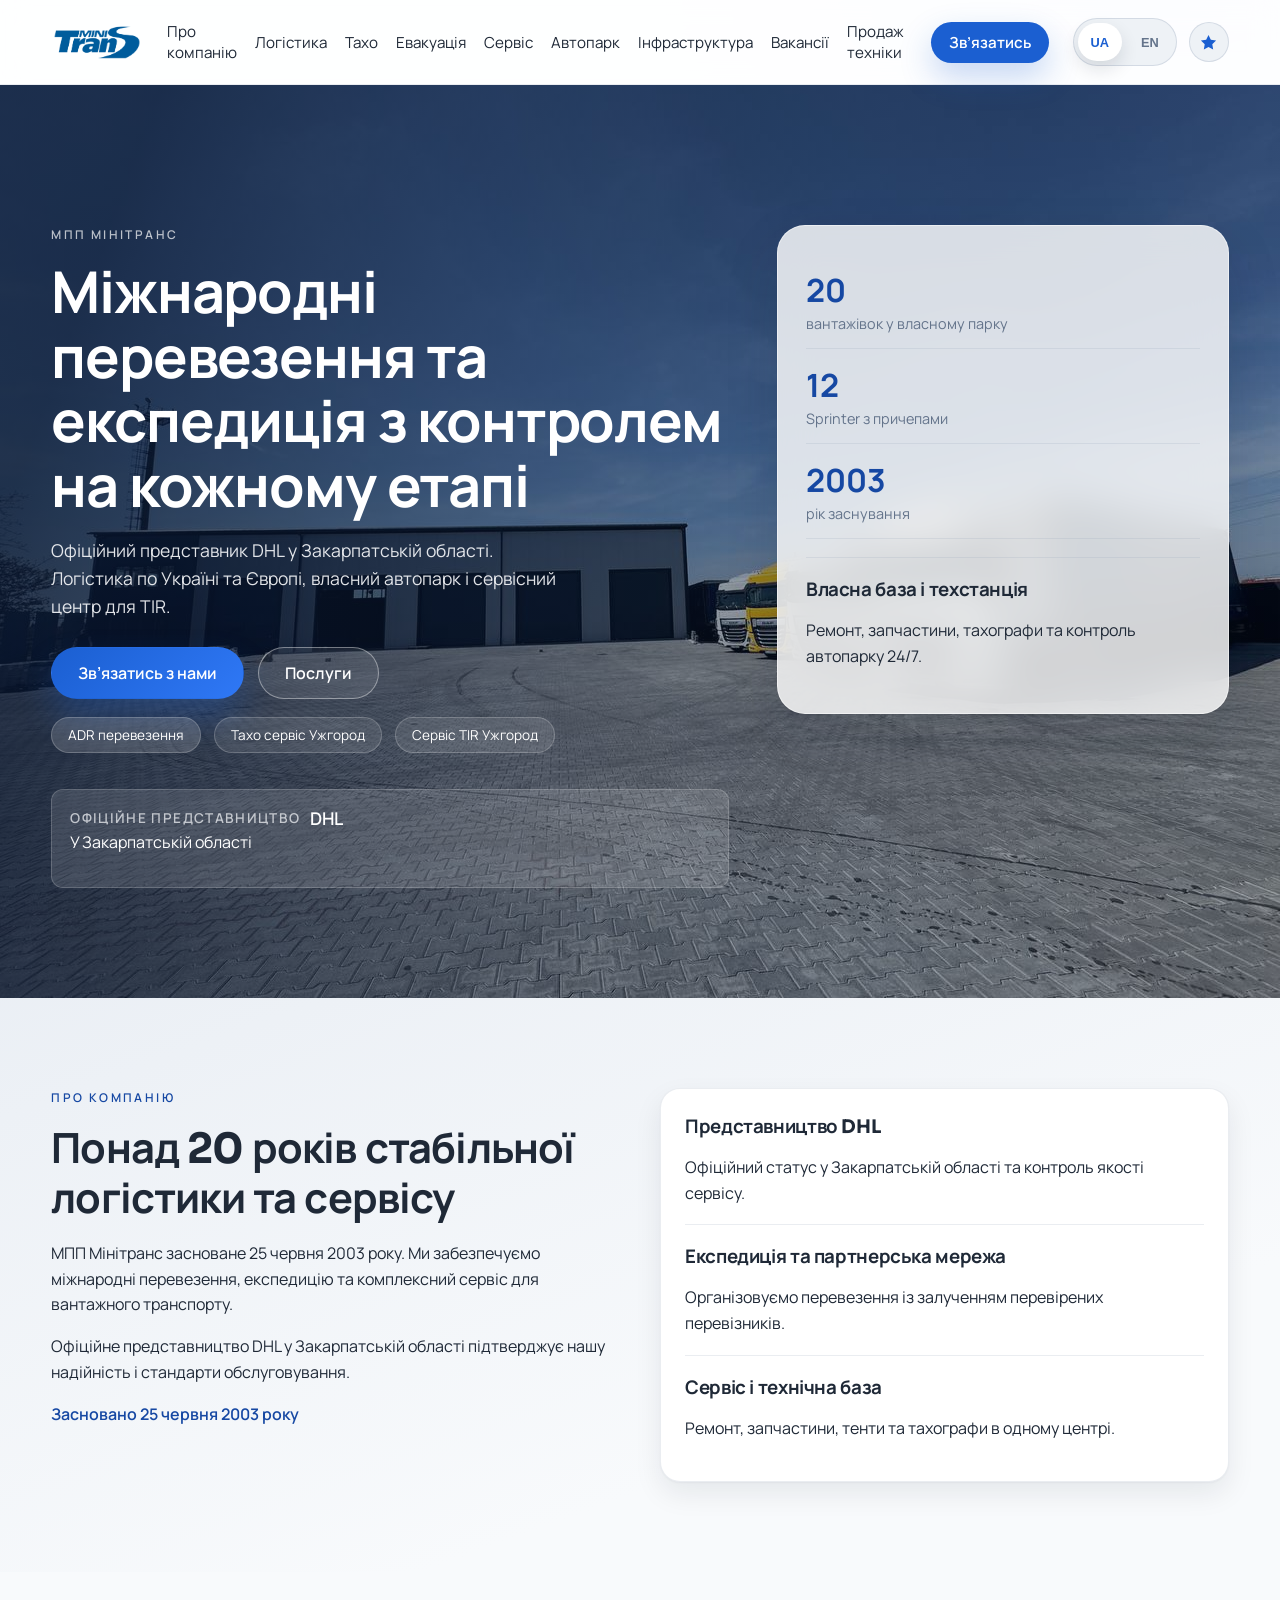
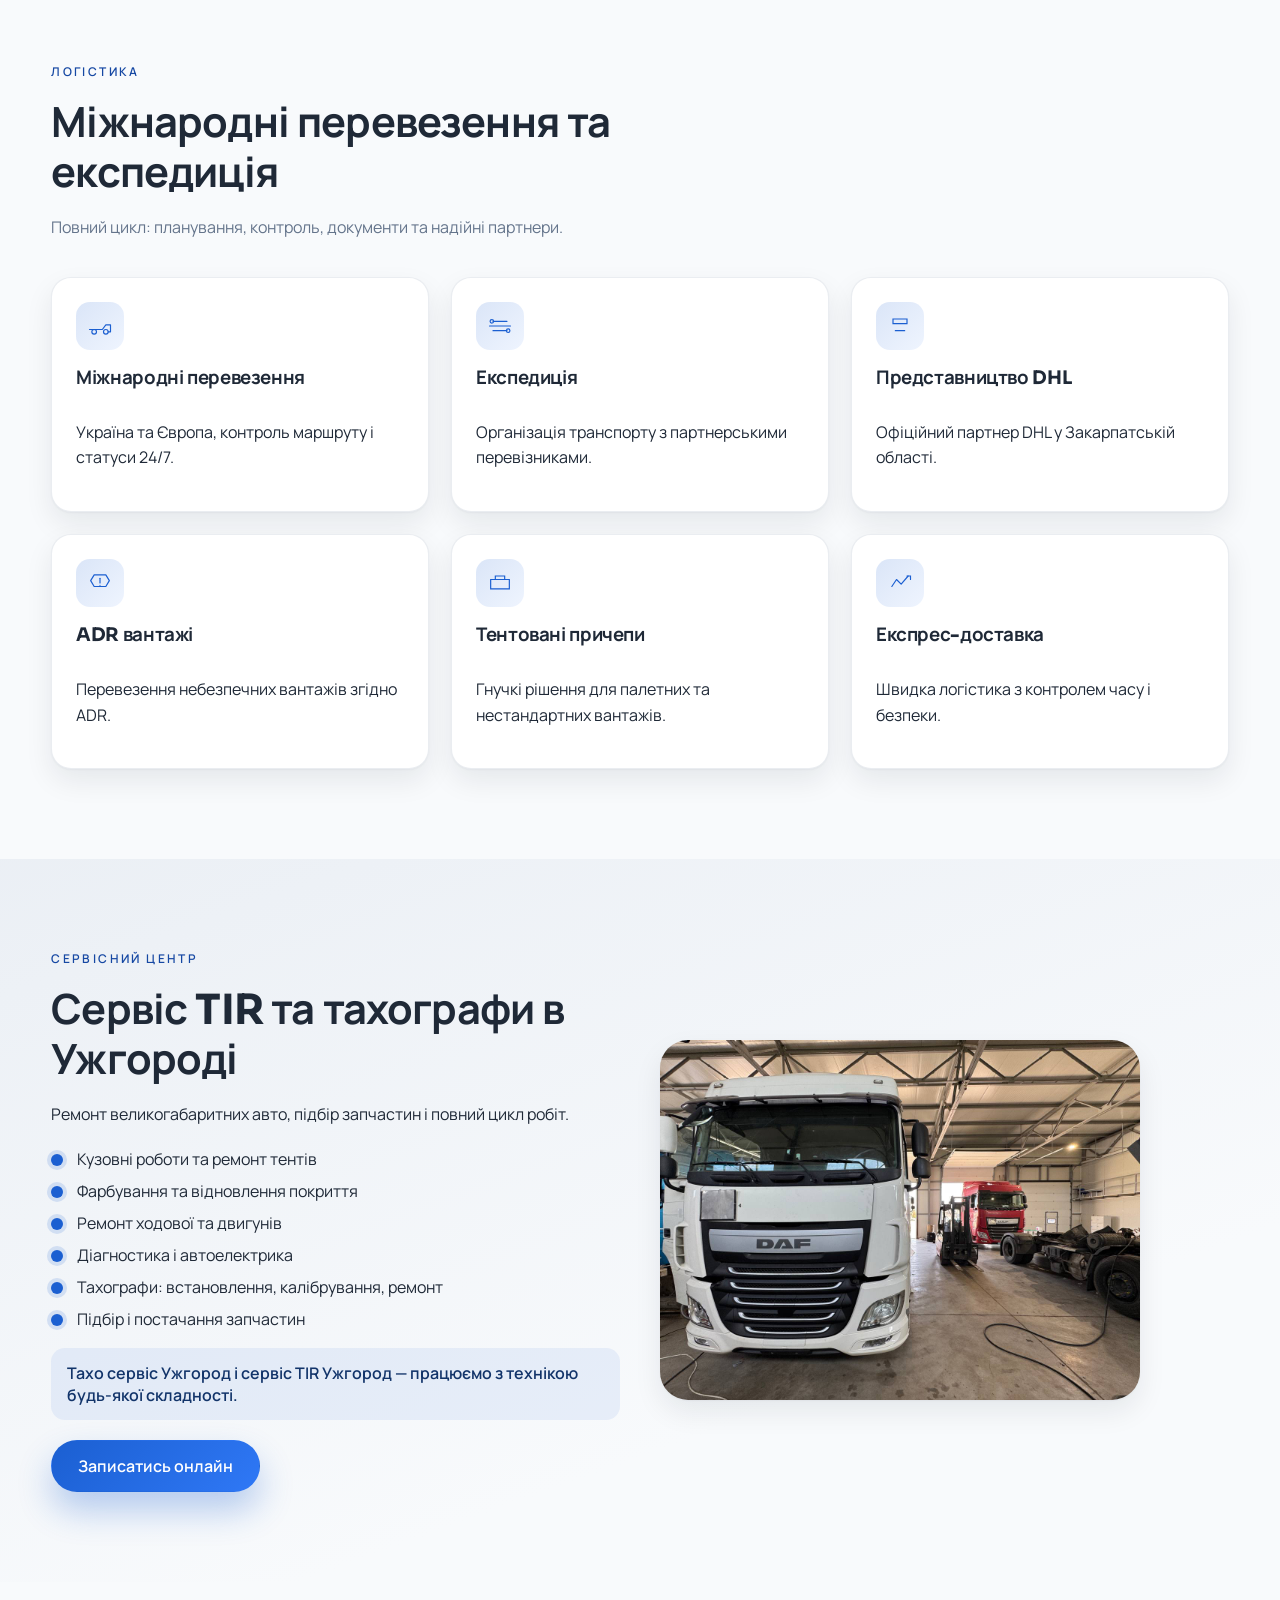
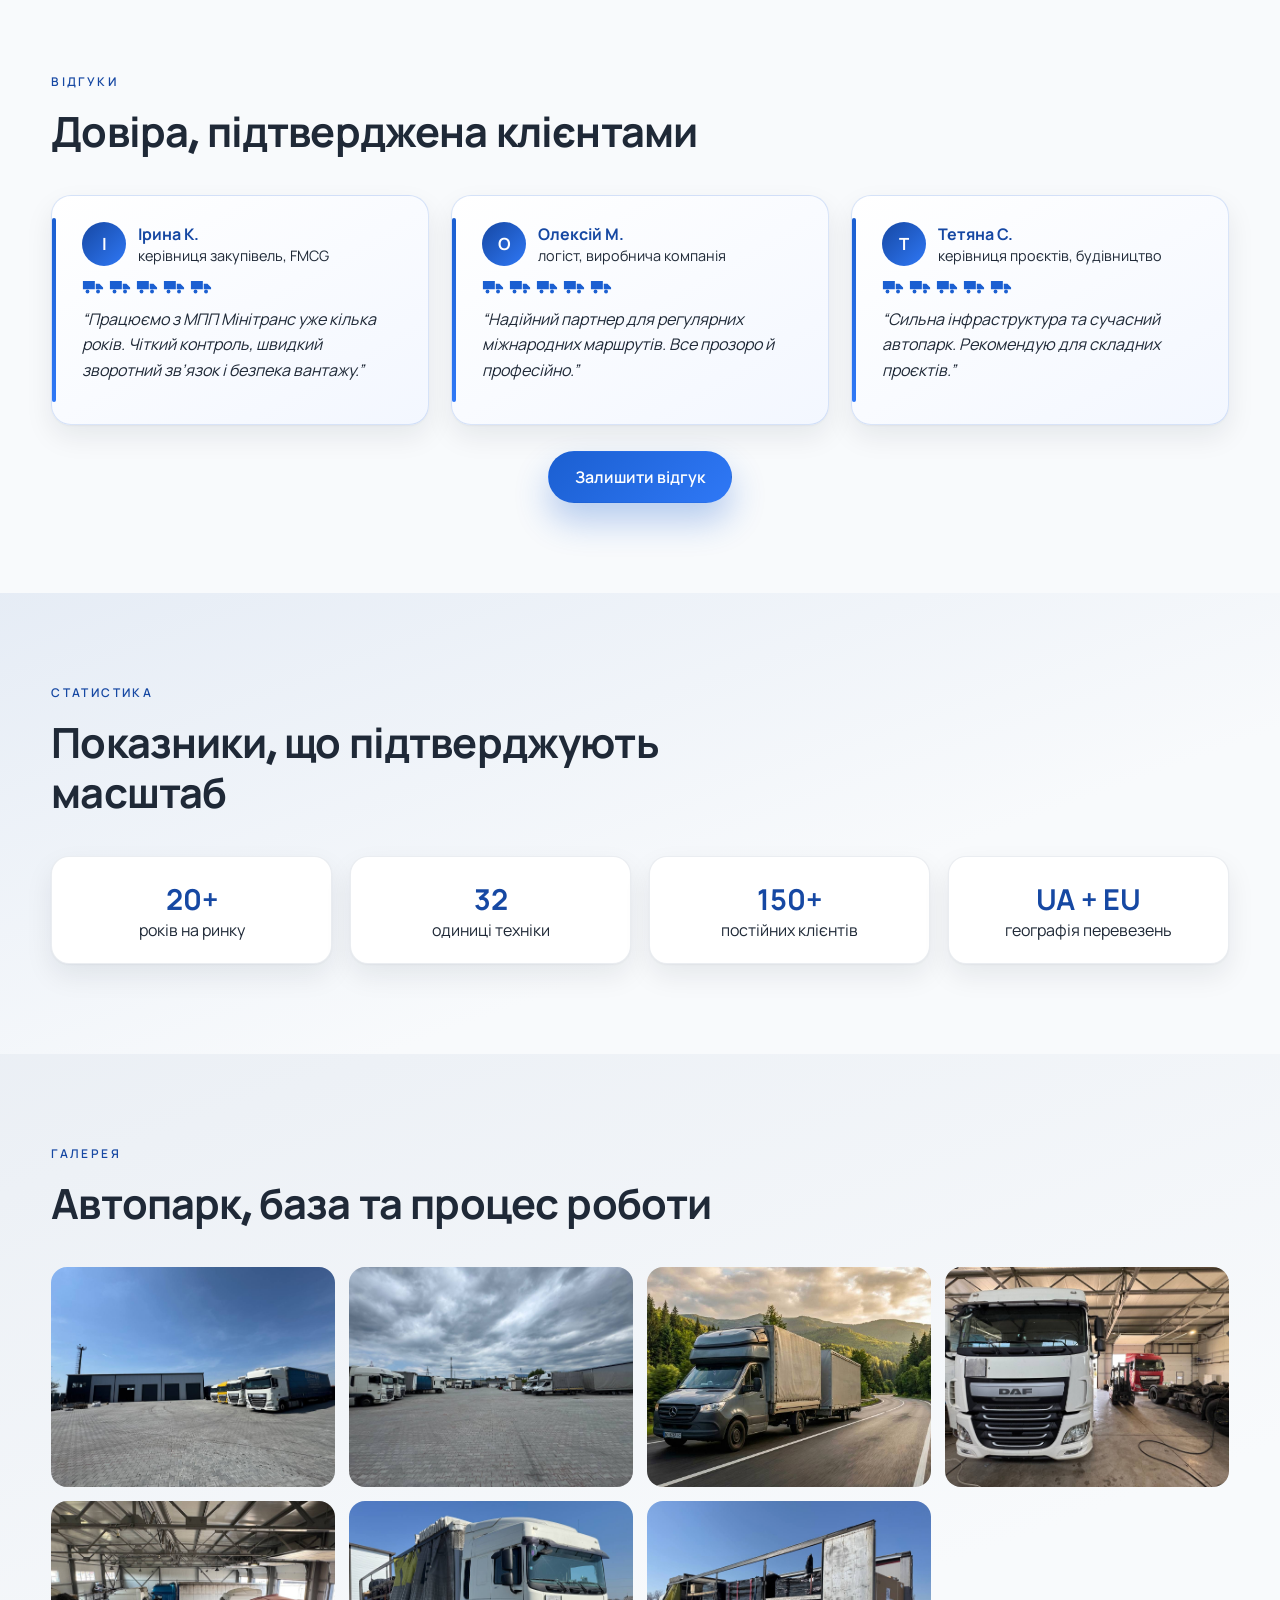
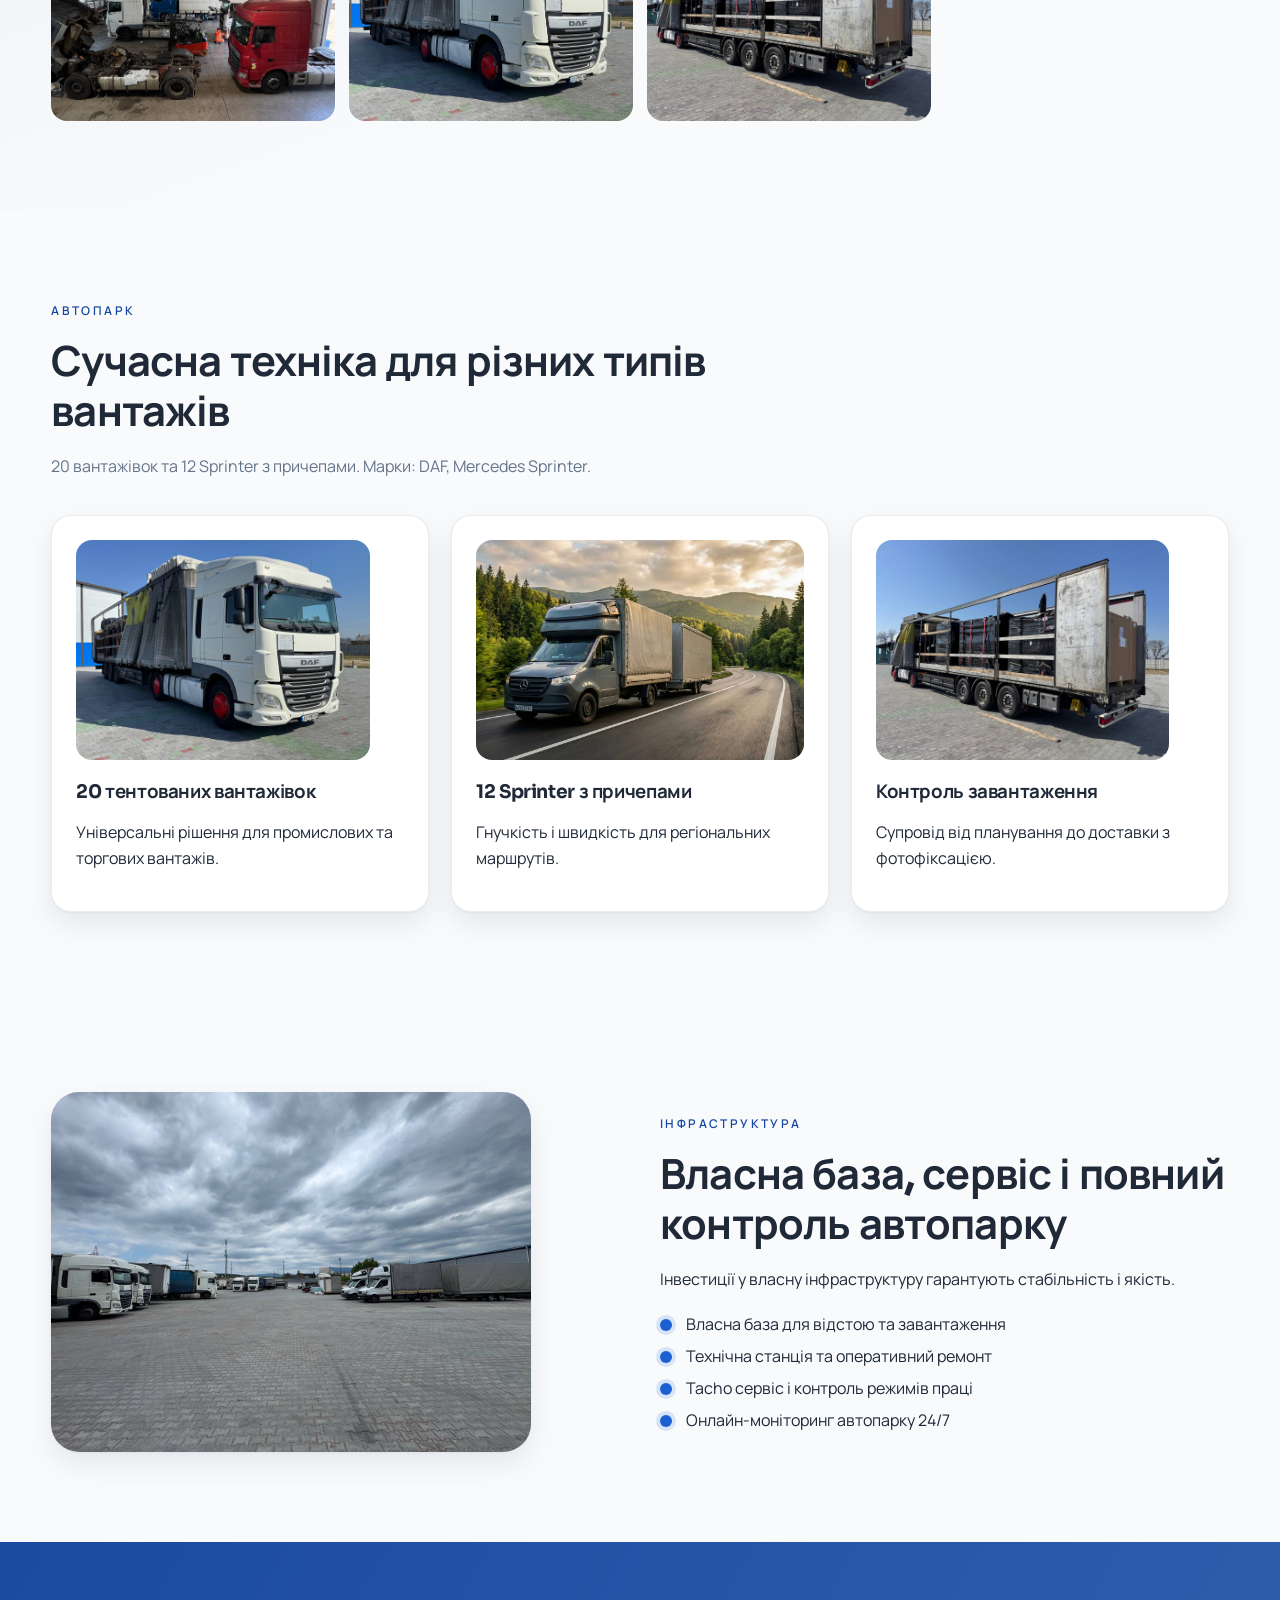
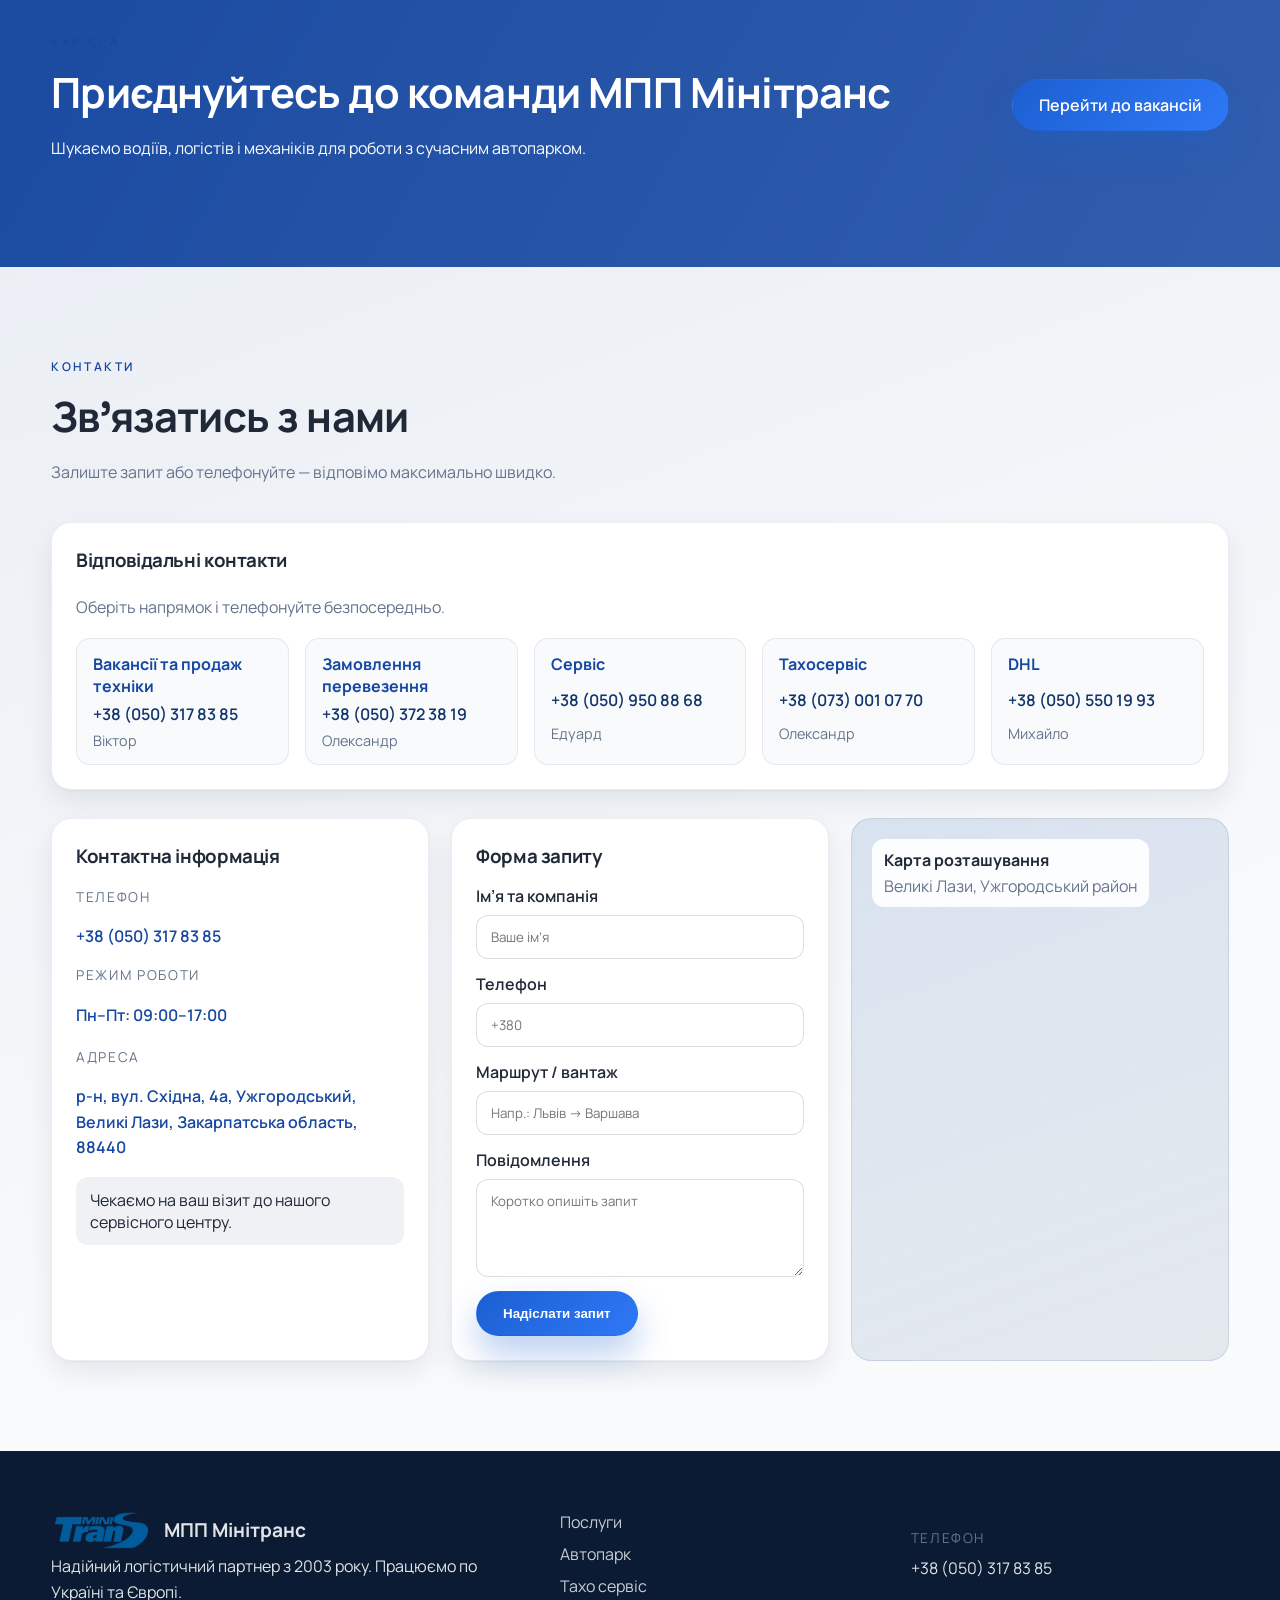
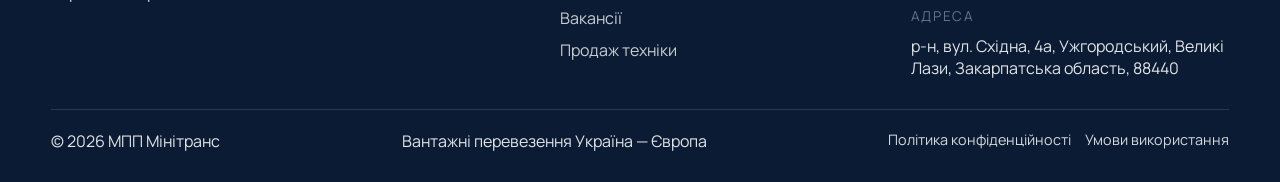
==== commit 1dce9e8d: "Header: compact star icon for reviews, placed right of the lang toggle Replaced the wide text button" ====
--- a/index.html
+++ b/index.html
@@ -73,11 +73,11 @@
         </div>
       </nav>
       <div class="header-actions">
-        <a class="btn-review" href="https://www.google.com/maps/search/?api=1&query=%D0%9C%D0%9F%D0%9F%20%D0%9C%D1%96%D0%BD%D1%96%D1%82%D1%80%D0%B0%D0%BD%D1%81%2C%20%D0%B2%D1%83%D0%BB.%20%D0%A1%D1%85%D1%96%D0%B4%D0%BD%D0%B0%204%D0%B0%2C%20%D0%92%D0%B5%D0%BB%D0%B8%D0%BA%D1%96%20%D0%9B%D0%B0%D0%B7%D0%B8" target="_blank" rel="noopener" data-i18n="nav.review">Залишити відгук</a>
         <div class="lang-toggle" role="group" aria-label="Мова" data-i18n-aria="lang.aria">
           <button class="lang-btn is-active" type="button" data-lang="uk">UA</button>
           <button class="lang-btn" type="button" data-lang="en">EN</button>
         </div>
+        <a class="btn-review" href="https://www.google.com/maps/search/?api=1&query=%D0%9C%D0%9F%D0%9F%20%D0%9C%D1%96%D0%BD%D1%96%D1%82%D1%80%D0%B0%D0%BD%D1%81%2C%20%D0%B2%D1%83%D0%BB.%20%D0%A1%D1%85%D1%96%D0%B4%D0%BD%D0%B0%204%D0%B0%2C%20%D0%92%D0%B5%D0%BB%D0%B8%D0%BA%D1%96%20%D0%9B%D0%B0%D0%B7%D0%B8" target="_blank" rel="noopener" aria-label="Залишити відгук" data-i18n-aria="nav.review"><svg viewBox="0 0 24 24" fill="currentColor" aria-hidden="true"><path d="M12 2.5l2.95 6 6.62.96-4.79 4.67 1.13 6.59L12 17.6l-5.91 3.12 1.13-6.59-4.79-4.67 6.62-.96z"/></svg></a>
         <button class="nav-toggle" type="button" aria-controls="site-nav" aria-expanded="false" aria-label="Відкрити меню" data-i18n-aria="nav.toggle">
           <span></span>
           <span></span>
--- a/styles.css
+++ b/styles.css
@@ -790,27 +790,58 @@
   font-size: 0.9rem;
 }
 
-/* header "leave a review" button */
+/* header "leave a review": compact icon button with a CSS tooltip
+   (label comes from aria-label, so it follows the site language) */
 .btn-review {
-  padding: 9px 15px;
-  border-radius: 999px;
-  border: 1.5px solid rgba(27, 95, 209, 0.45);
+  position: relative;
+  width: 40px;
+  height: 40px;
+  border-radius: 50%;
+  border: 1px solid rgba(148, 163, 184, 0.3);
+  background: var(--gray-100);
+  color: var(--blue-600);
+  display: inline-flex;
+  align-items: center;
+  justify-content: center;
+  flex: none;
+  transition: background 0.15s ease, border-color 0.15s ease, color 0.15s ease;
+}
+
+.btn-review svg {
+  width: 19px;
+  height: 19px;
+}
+
+.btn-review:hover,
+.btn-review:focus-visible {
+  background: rgba(27, 95, 209, 0.1);
+  border-color: rgba(27, 95, 209, 0.45);
   color: var(--blue-700);
+}
+
+.btn-review::after {
+  content: attr(aria-label);
+  position: absolute;
+  top: calc(100% + 9px);
+  right: 0;
+  background: var(--blue-950);
+  color: var(--white);
+  font-size: 0.72rem;
   font-weight: 600;
-  font-size: 0.85rem;
+  padding: 6px 10px;
+  border-radius: 8px;
   white-space: nowrap;
-  transition: background 0.15s ease, border-color 0.15s ease;
-}
-
-.btn-review:hover {
-  background: rgba(27, 95, 209, 0.08);
-  border-color: var(--blue-600);
-}
-
-@media (max-width: 1100px) {
-  .btn-review {
-    display: none; /* mobile header keeps only lang + burger */
-  }
+  opacity: 0;
+  pointer-events: none;
+  transform: translateY(-4px);
+  transition: opacity 0.15s ease, transform 0.15s ease;
+  z-index: 25;
+}
+
+.btn-review:hover::after,
+.btn-review:focus-visible::after {
+  opacity: 1;
+  transform: translateY(0);
 }
 
 /* google-style review cards with truck rating */
